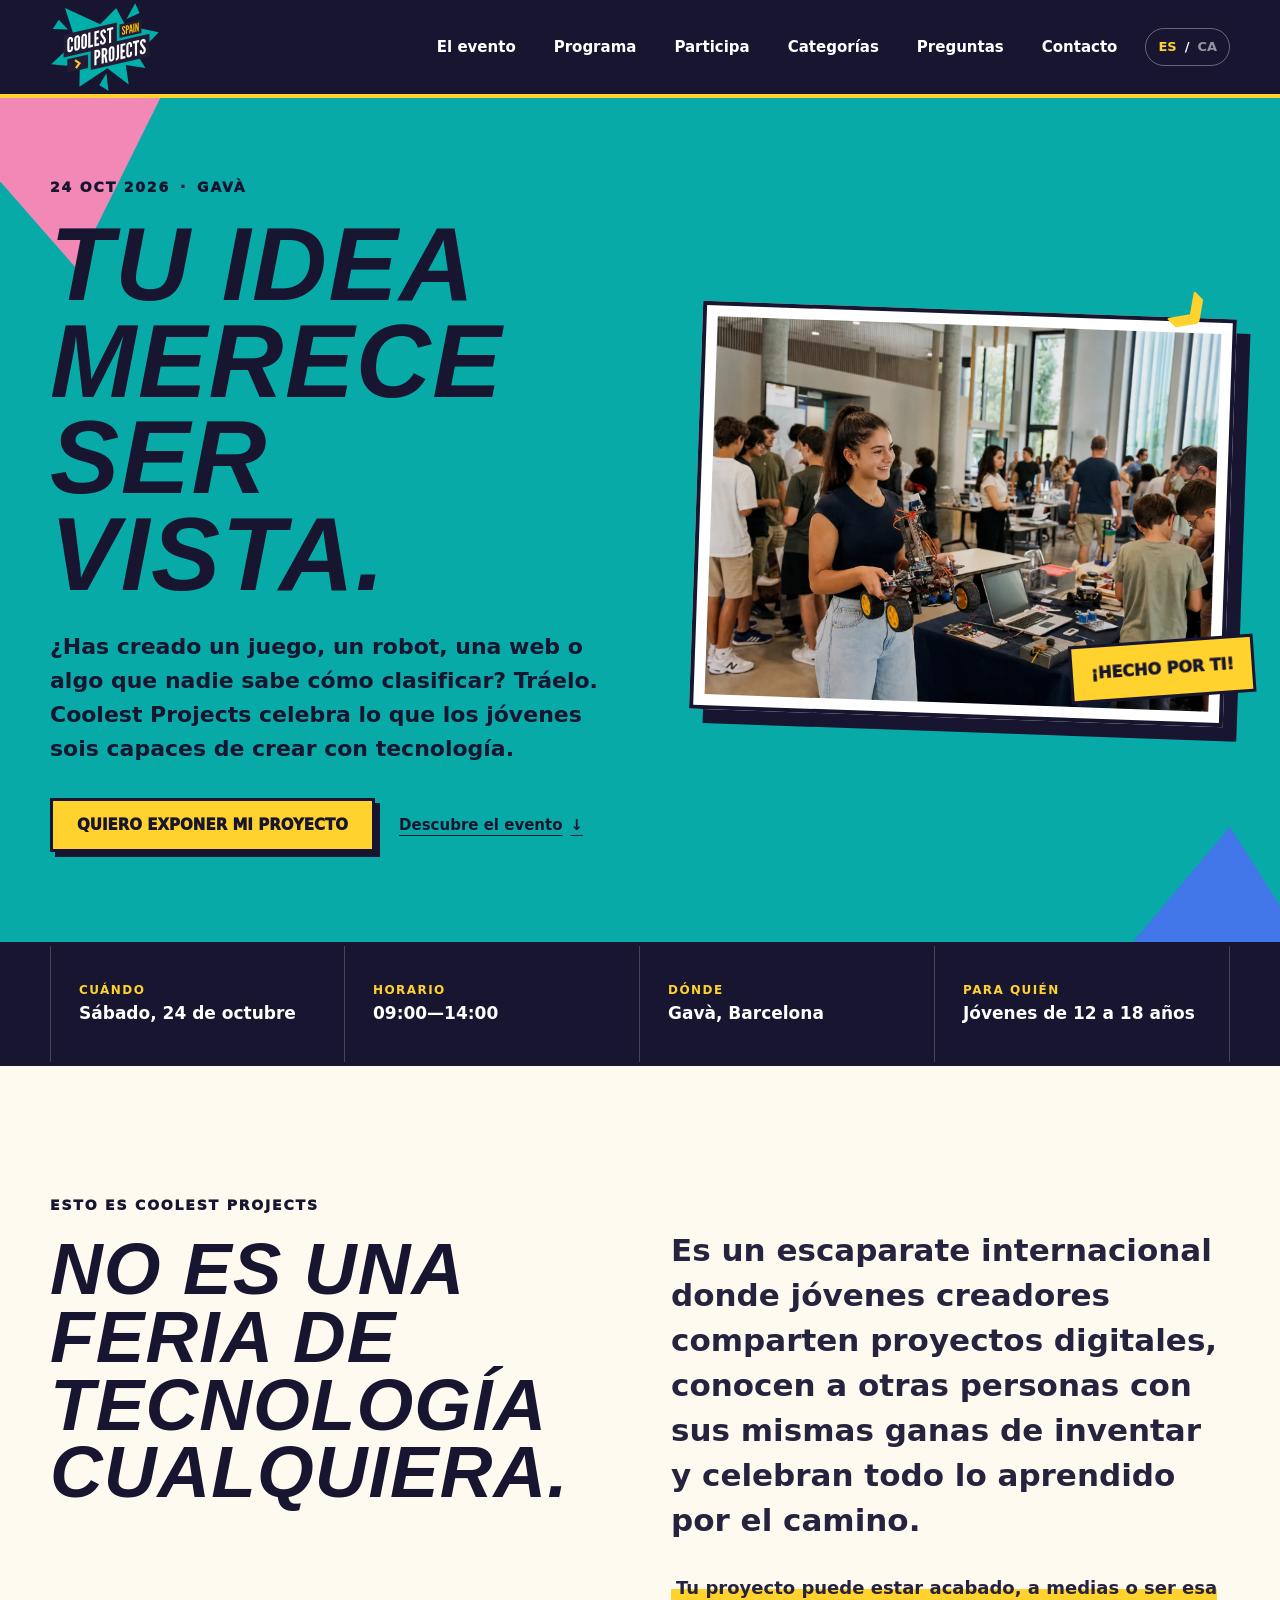
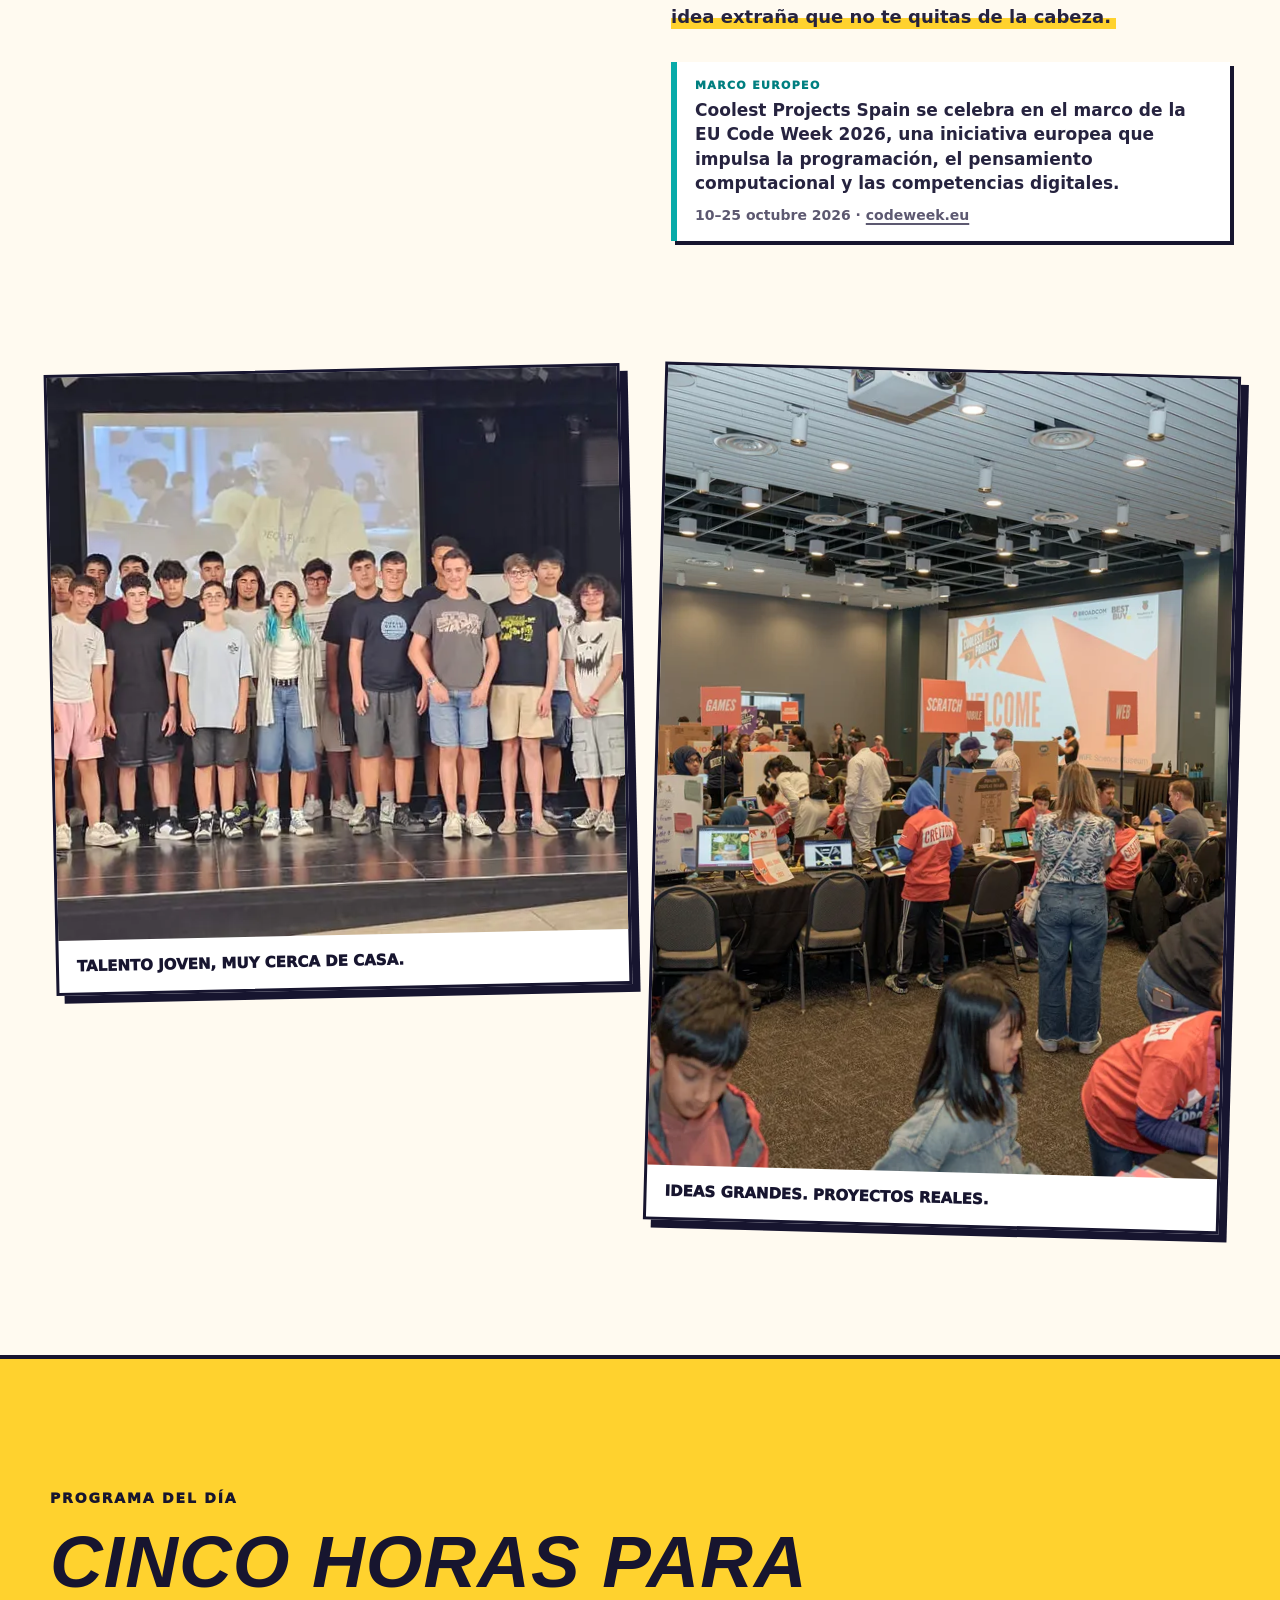
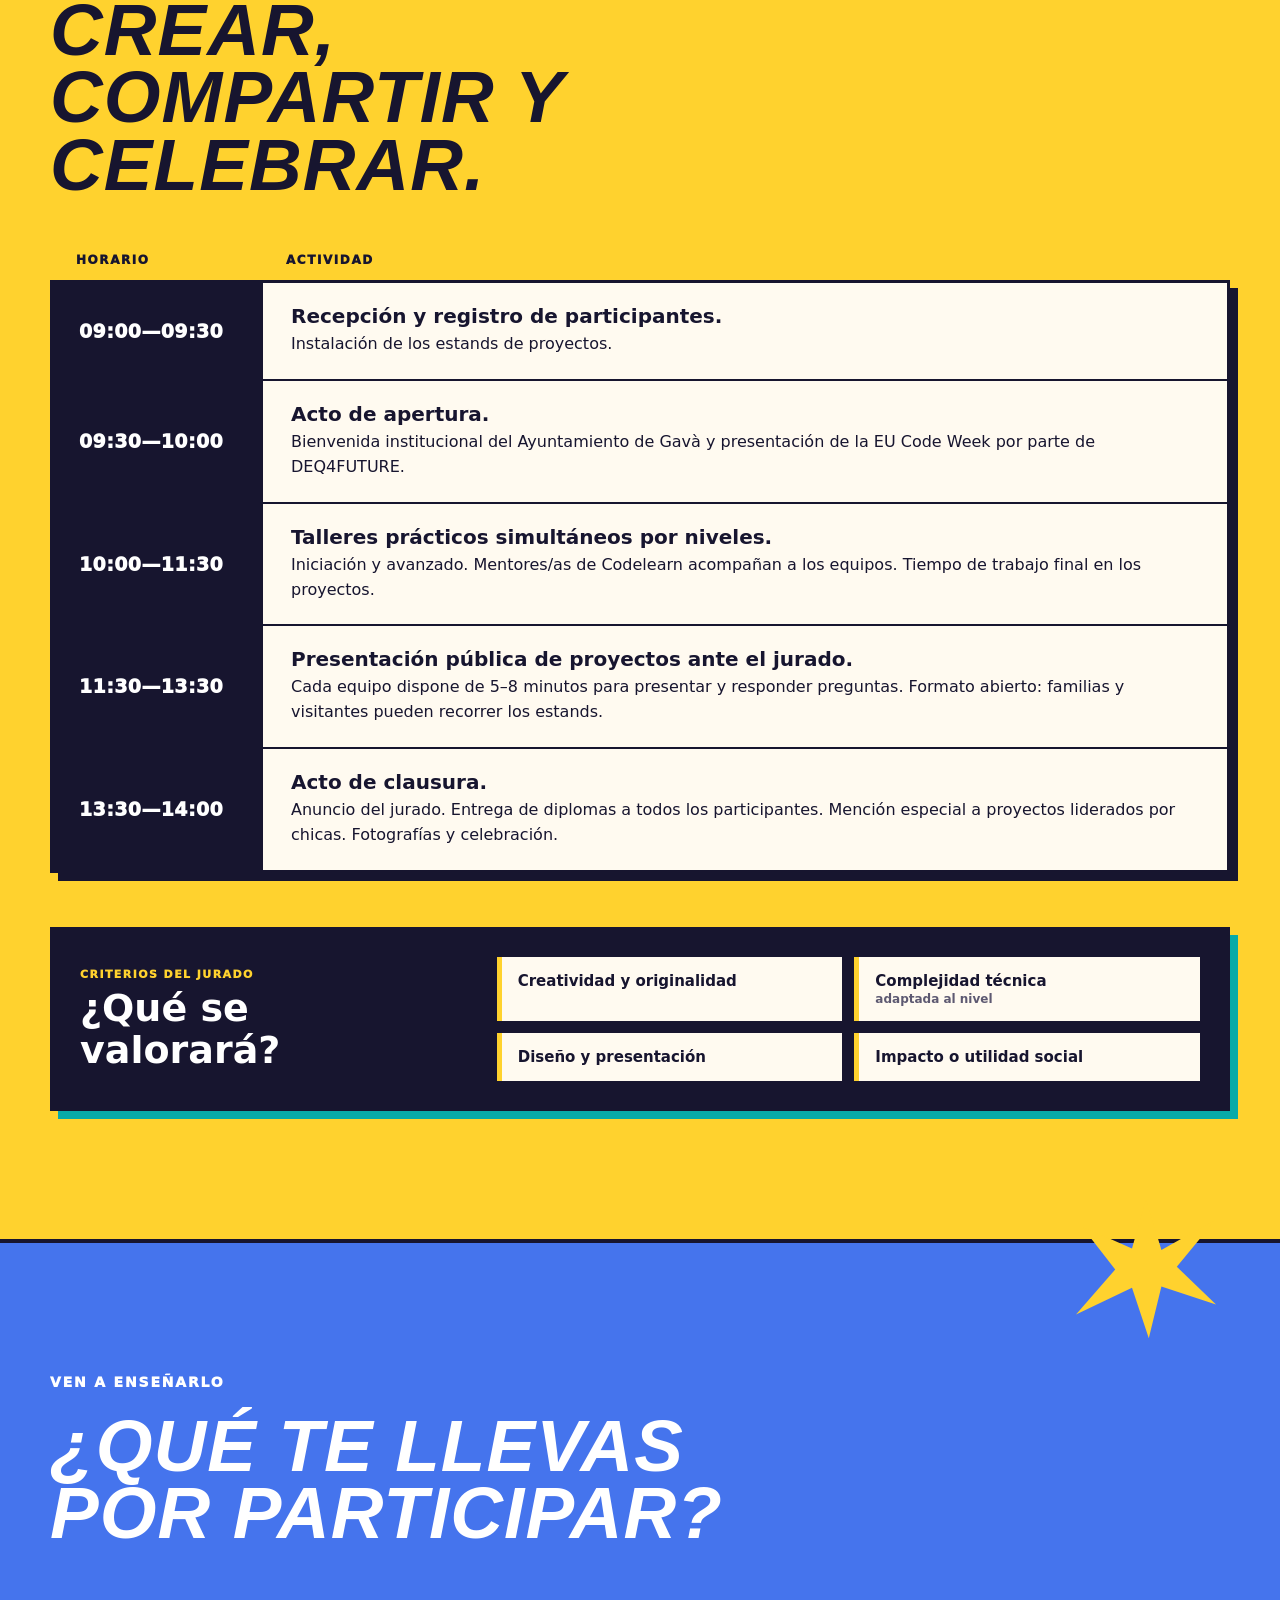
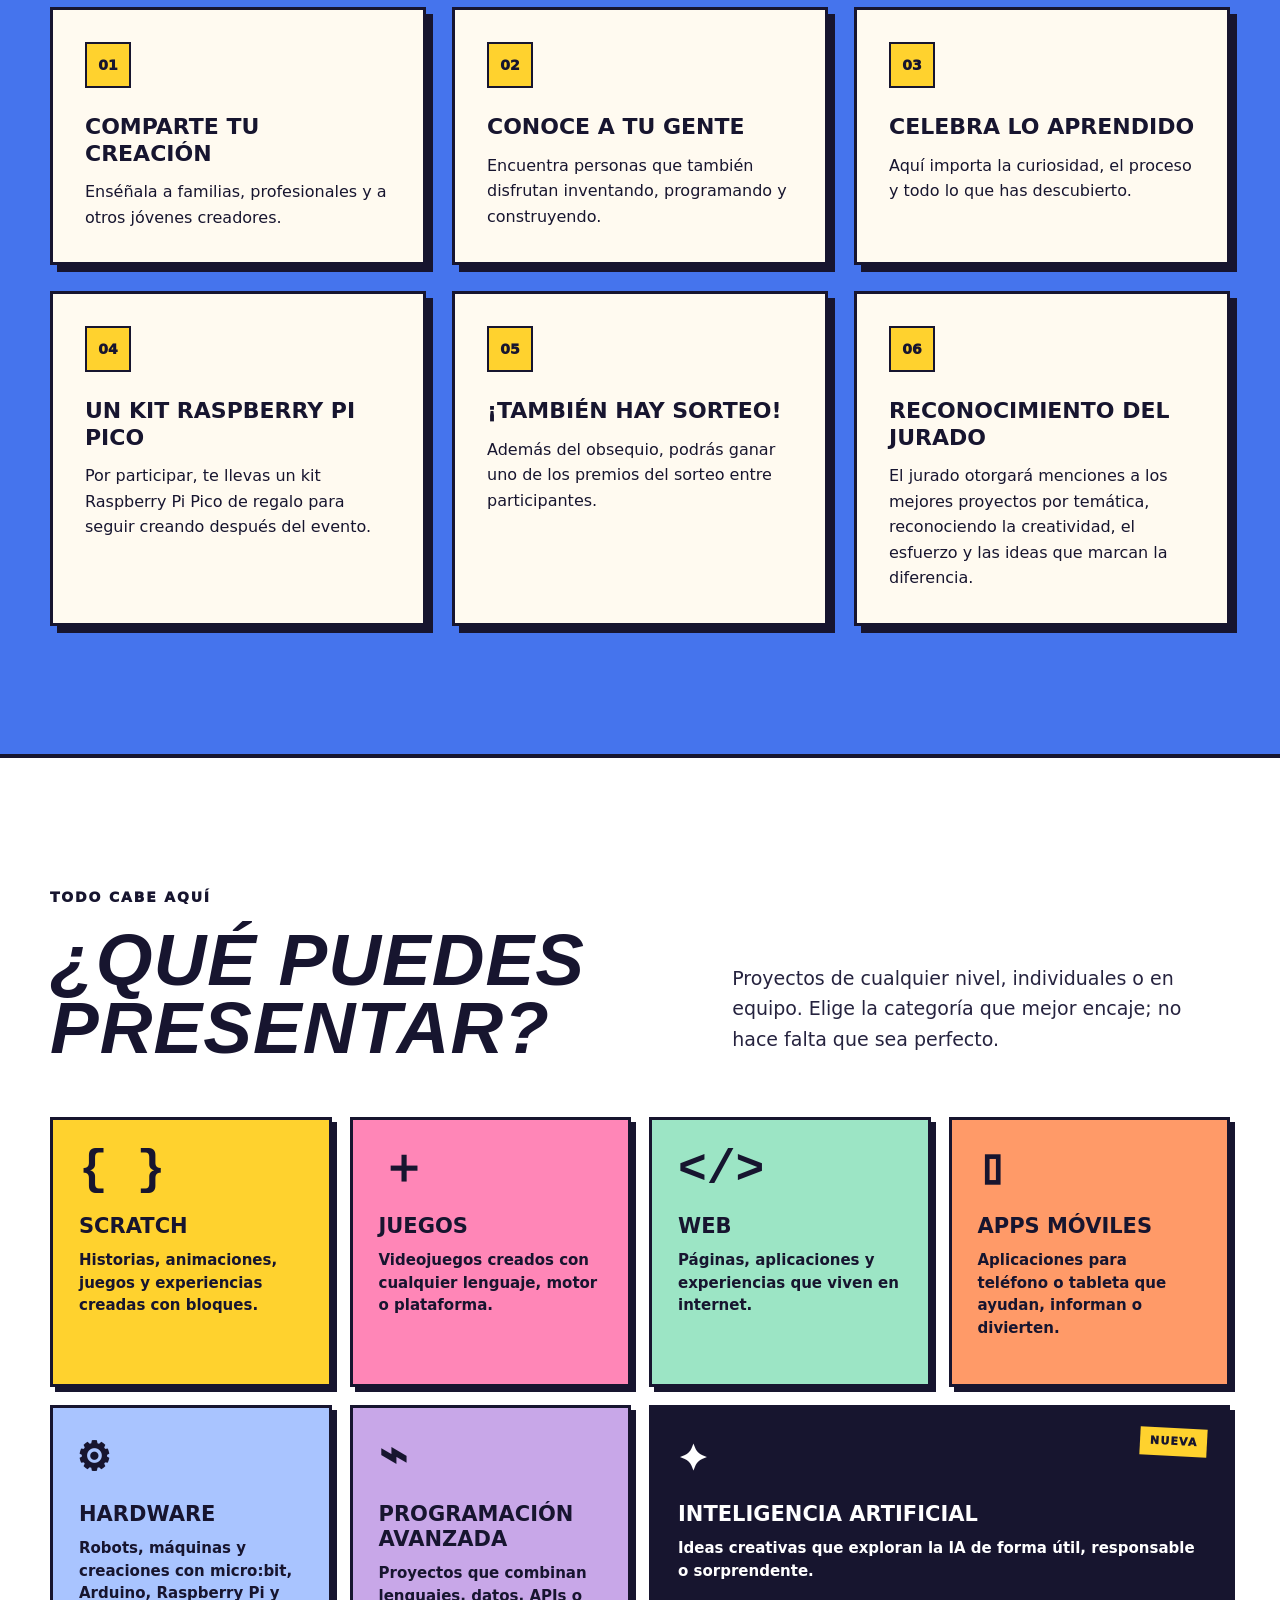
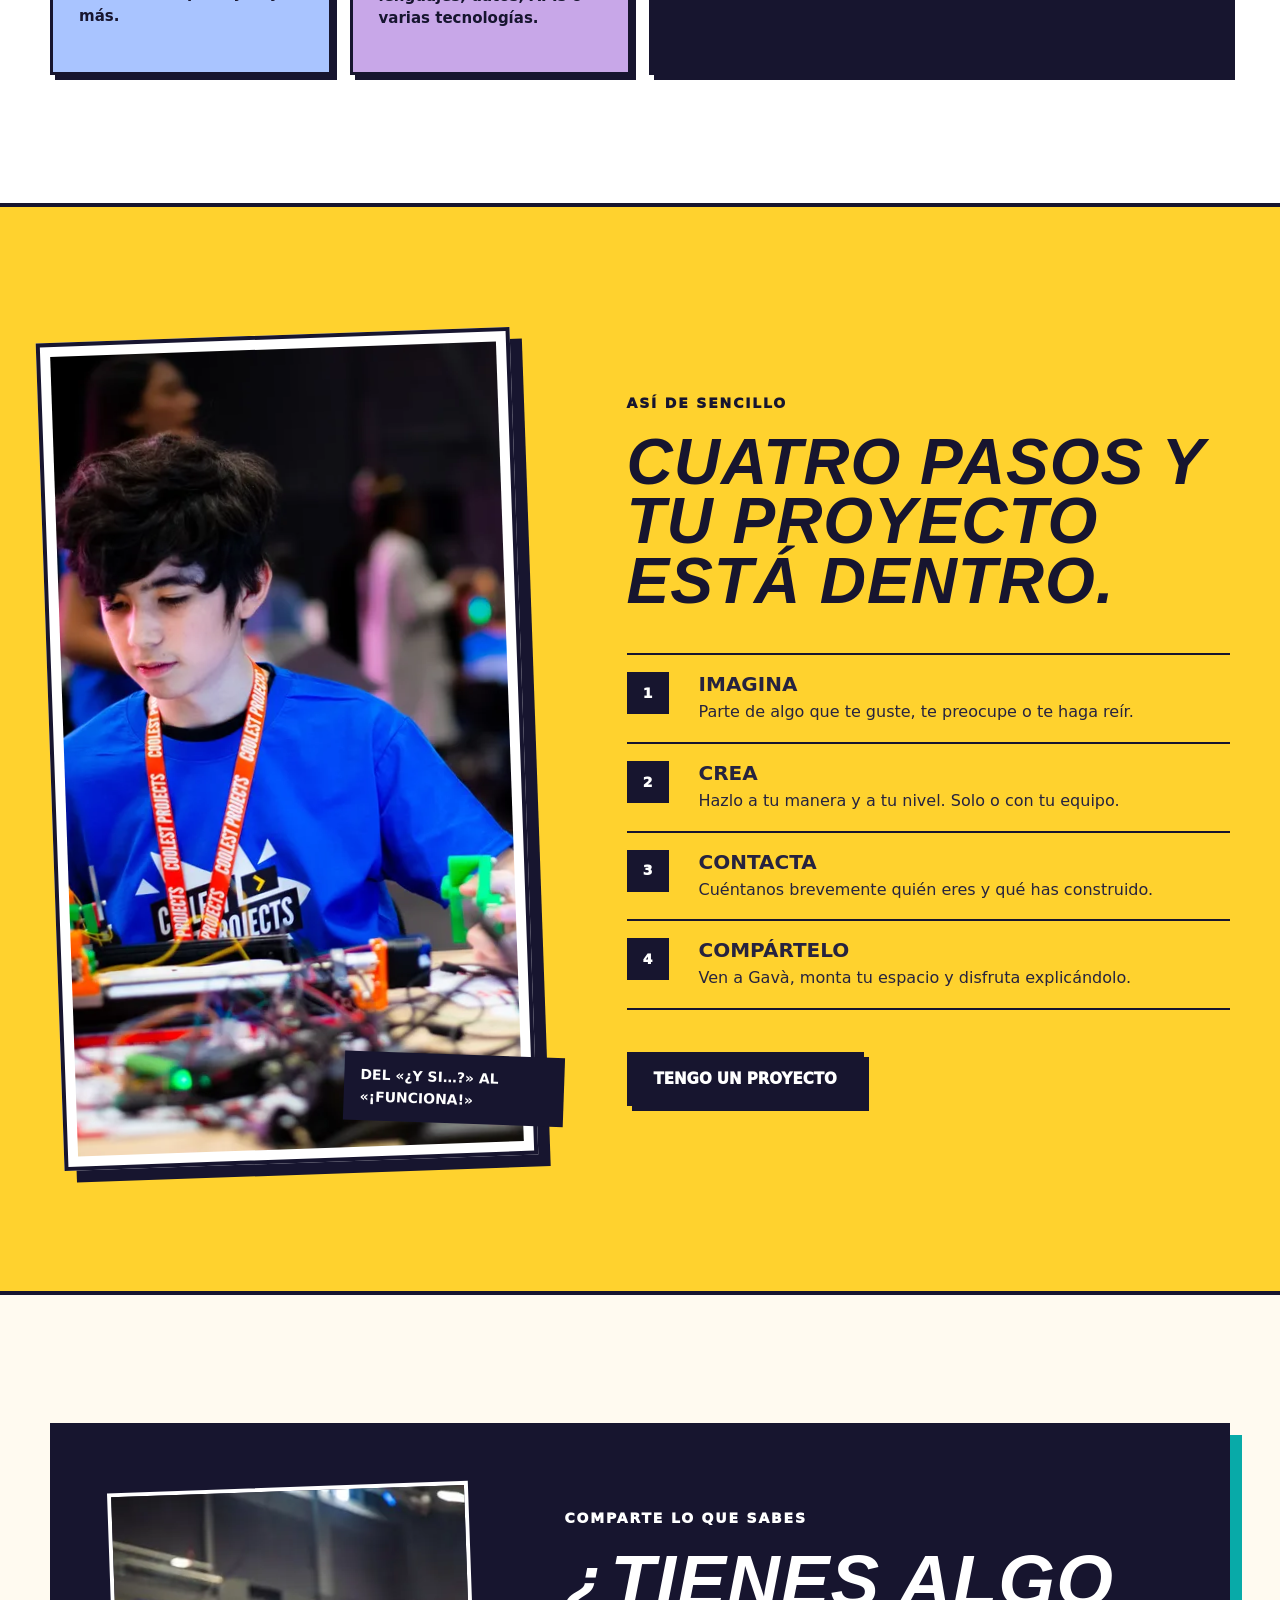
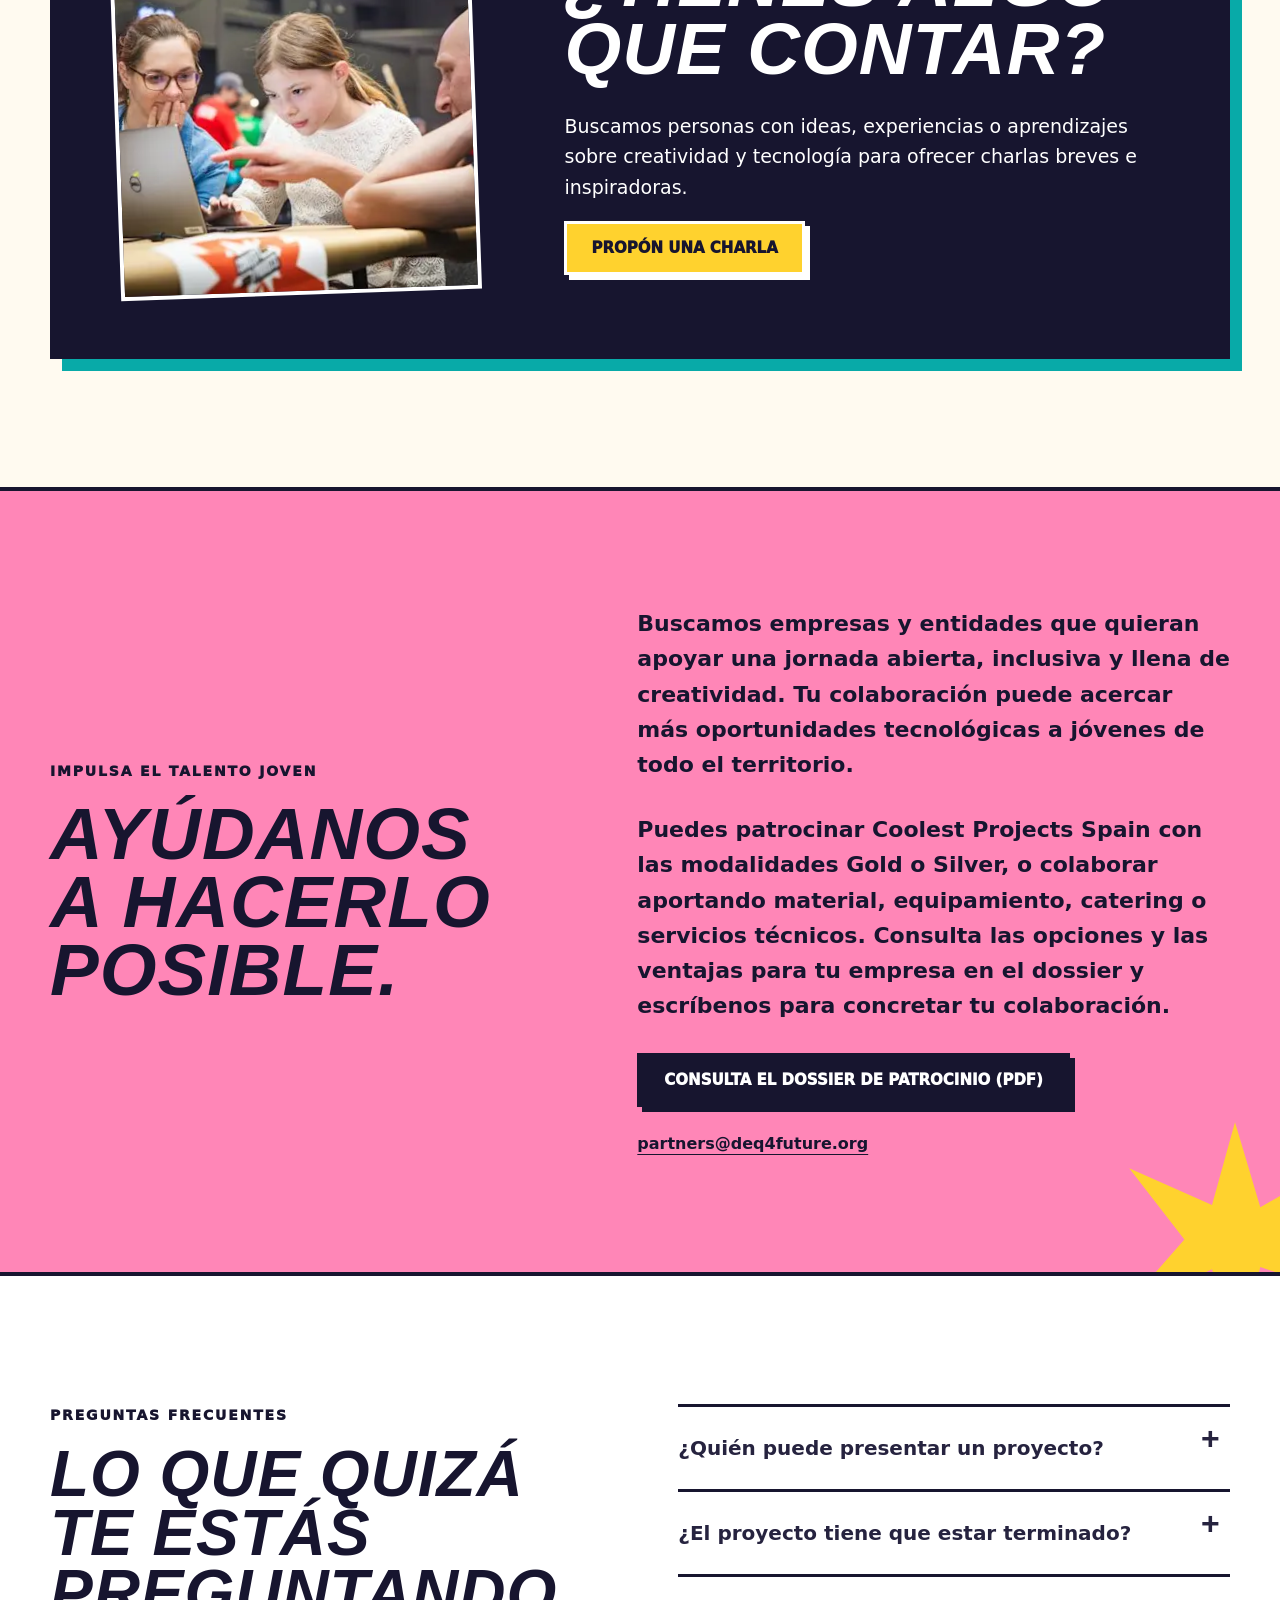
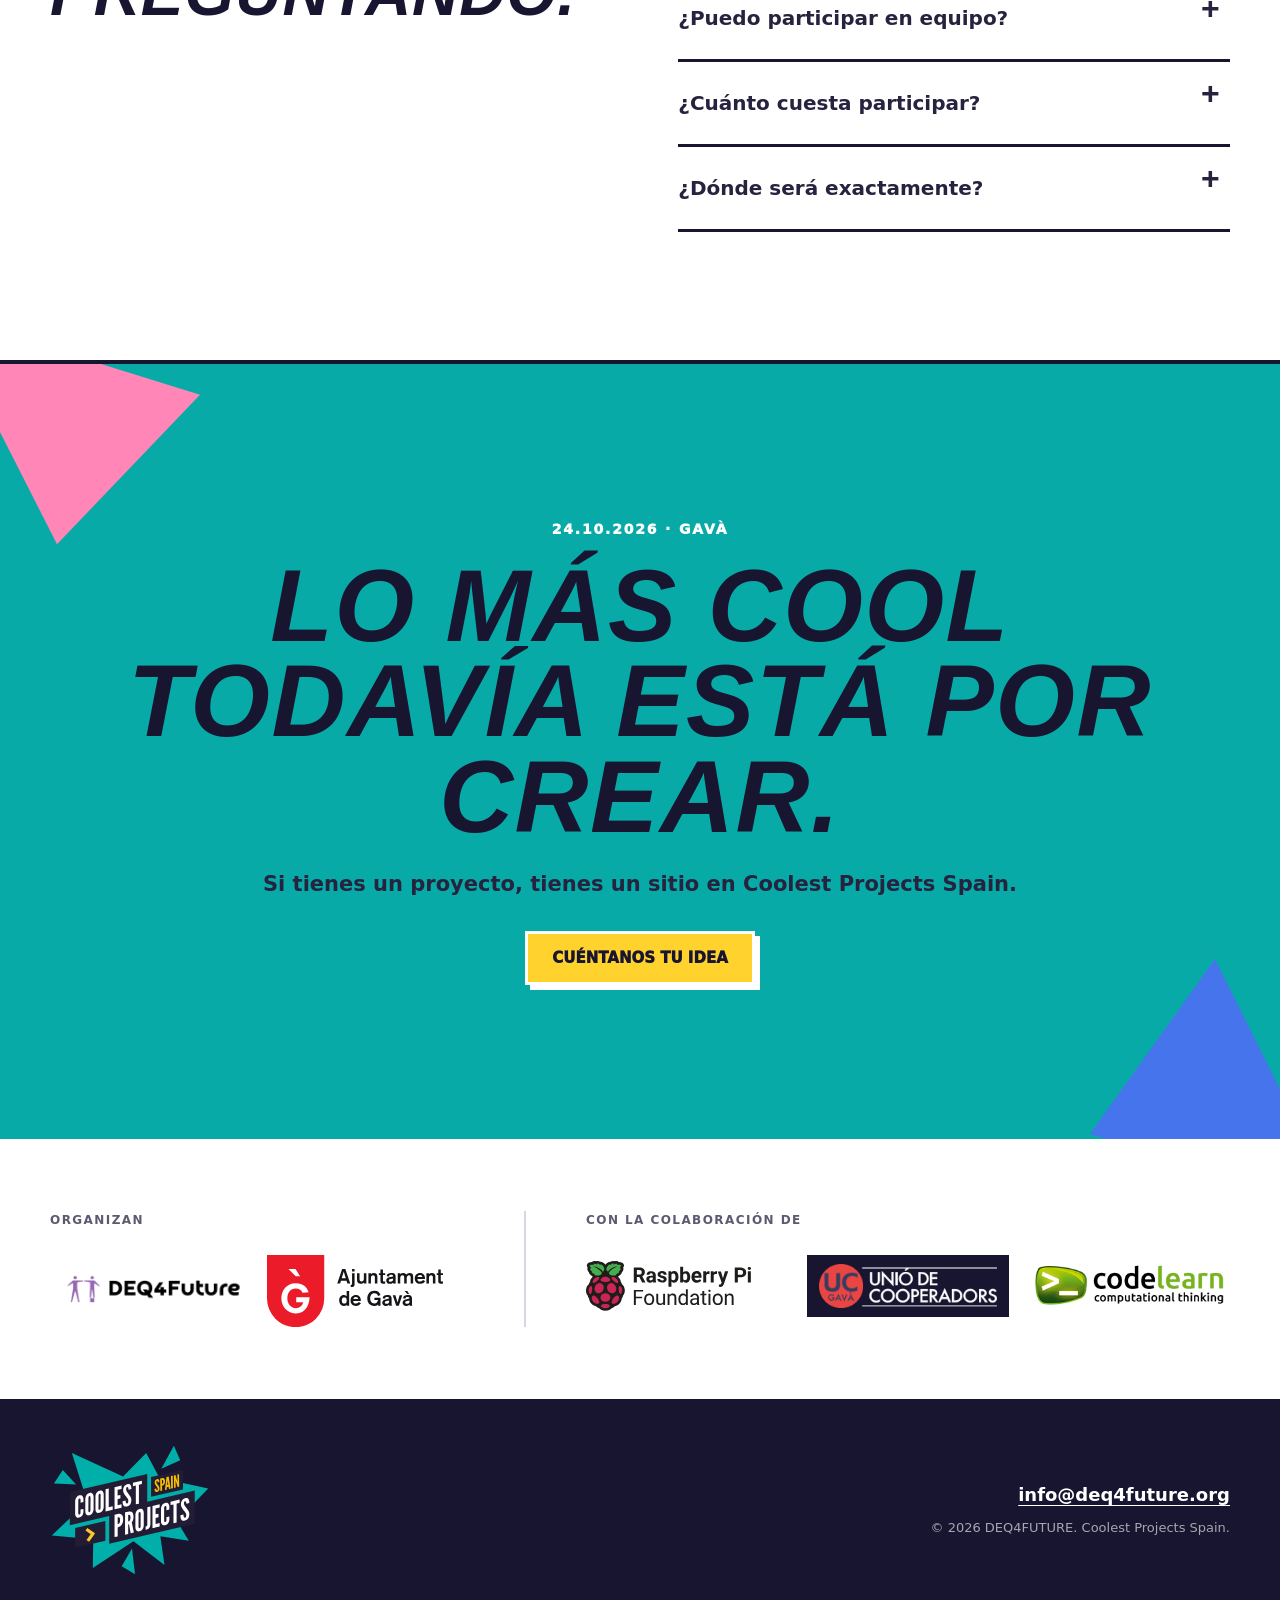
==== index.html @ 8f79b8f3 "Add some goodies info" ====
<!doctype html>
<html lang="es">
  <head>
    <meta charset="utf-8">
    <!-- Google tag (gtag.js) -->
    <script async src="https://www.googletagmanager.com/gtag/js?id=AW-16943608718"></script>
    <script>
      window.dataLayer = window.dataLayer || [];
      function gtag(){dataLayer.push(arguments);}
      gtag('js', new Date());

      gtag('config', 'AW-16943608718');
    </script>
    <meta name="viewport" content="width=device-width, initial-scale=1">
    <meta name="theme-color" content="#08aaa8">
    <meta
      name="description"
      content="Coolest Projects Spain: una celebración de proyectos tecnológicos creados por jóvenes. 24 de octubre de 2026 en Gavà."
    >
    <link rel="canonical" href="https://coolestprojectsspain.org/">
    <link rel="alternate" hreflang="es" href="https://coolestprojectsspain.org/">
    <link rel="alternate" hreflang="ca" href="https://coolestprojectsspain.org/ca/">
    <link rel="alternate" hreflang="x-default" href="https://coolestprojectsspain.org/">
    <meta property="og:type" content="website">
    <meta property="og:locale" content="es_ES">
    <meta property="og:locale:alternate" content="ca_ES">
    <meta property="og:title" content="Coolest Projects Spain 2026">
    <meta
      property="og:description"
      content="Tu idea merece ser vista. Ven a compartir tu proyecto tecnológico en Gavà."
    >
    <meta
      property="og:image"
      content="https://coolestprojectsspain.org/assets/images/noia-fira-projectes.webp?v=20260830-1"
    >
    <meta property="og:url" content="https://coolestprojectsspain.org/">
    <title>Coolest Projects Spain 2026 · Gavà</title>
    <link rel="icon" href="assets/favicon.svg?v=20260830-1" type="image/svg+xml">
    <link rel="stylesheet" href="styles.css?v=20260914-1">
    <script type="application/ld+json">
      {
        "@context": "https://schema.org",
        "@type": "EducationEvent",
        "name": "Coolest Projects Spain 2026",
        "description": "Una celebración presencial de proyectos tecnológicos creados por jóvenes.",
        "startDate": "2026-10-24T09:00:00+02:00",
        "endDate": "2026-10-24T14:00:00+02:00",
        "eventAttendanceMode": "https://schema.org/OfflineEventAttendanceMode",
        "eventStatus": "https://schema.org/EventScheduled",
        "location": {
          "@type": "Place",
          "name": "Gavà",
          "address": {
            "@type": "PostalAddress",
            "addressLocality": "Gavà",
            "addressRegion": "Barcelona",
            "addressCountry": "ES"
          }
        },
        "organizer": {
          "@type": "Organization",
          "name": "DEQ4FUTURE",
          "url": "https://deq4future.org/"
        },
        "url": "https://coolestprojectsspain.org/",
        "inLanguage": "es",
        "isAccessibleForFree": true
      }
    </script>
  </head>
  <body>
    <a class="skip-link" href="#contenido" data-i18n="skip">Saltar al contenido</a>

    <header class="site-header">
      <div class="shell header-inner">
        <a class="brand" href="#inicio" aria-label="Coolest Projects Spain — Inicio">
          <img class="brand-logo" src="assets/logos/coolest-projects.svg?v=20260830-1" alt="">
        </a>

        <nav class="main-nav" aria-label="Navegación principal" data-i18n-aria="navLabel">
          <a href="#evento" data-i18n="navEvent">El evento</a>
          <a href="#programa">Programa</a>
          <a href="#participa" data-i18n="navTakePart">Participa</a>
          <a href="#categorias" data-i18n="navCategories">Categorías</a>
          <a href="#preguntas" data-i18n="navFaq">Preguntas</a>
          <a href="#contacto" data-i18n="navContact">Contacto</a>
        </nav>

        <div class="language-switcher" aria-label="Idioma" data-i18n-aria="languageLabel">
          <a class="language-button is-active" href="./" lang="es" hreflang="es" aria-current="page">ES</a>
          <span aria-hidden="true">/</span>
          <a class="language-button" href="ca/" lang="ca" hreflang="ca">CA</a>
        </div>
      </div>
    </header>

    <main id="contenido">
      <section class="hero" id="inicio">
        <div class="hero-shape hero-shape-one" aria-hidden="true"></div>
        <div class="hero-shape hero-shape-two" aria-hidden="true"></div>
        <div class="shell hero-grid">
          <div class="hero-copy">
            <p class="eyebrow">
              <span data-i18n="heroDate">24 OCT 2026</span>
              <span aria-hidden="true">·</span>
              <span>GAVÀ</span>
            </p>
            <h1 data-i18n="heroTitle">Tu idea merece<br>ser vista.</h1>
            <p class="hero-intro" data-i18n="heroIntro">
              ¿Has creado un juego, un robot, una web o algo que nadie sabe cómo
              clasificar? Tráelo. Coolest Projects celebra lo que los jóvenes
              sois capaces de crear con tecnología.
            </p>
            <div class="button-row">
              <a class="button button-primary" href="https://forms.gle/8PHqevWgiVuy11DM9" data-i18n="heroCta">
                Quiero exponer mi proyecto
              </a>
              <a class="text-link" href="#evento">
                <span data-i18n="discover">Descubre el evento</span>
                <span aria-hidden="true">↓</span>
              </a>
            </div>
          </div>

          <div class="hero-visual">
            <div class="photo-frame">
              <img
                src="assets/images/noia-fira-projectes.webp?v=20260830-1"
                alt="Una joven presenta su proyecto de robótica en una feria tecnológica llena de participantes"
                data-i18n-alt="heroImageAlt"
                width="1536"
                height="1024"
              >
            </div>
            <p class="photo-sticker" data-i18n="sticker">¡Hecho por ti!</p>
            <span class="pixel-arrow" aria-hidden="true">›</span>
          </div>
        </div>

        <div class="event-ribbon" aria-label="Datos del evento" data-i18n-aria="eventFactsLabel">
          <div class="shell event-facts">
            <p>
              <span class="fact-label" data-i18n="factWhen">Cuándo</span>
              <strong data-i18n="factDate">Sábado, 24 de octubre</strong>
            </p>
            <p>
              <span class="fact-label" data-i18n="factTimeLabel">Horario</span>
              <strong>09:00—14:00</strong>
            </p>
            <p>
              <span class="fact-label" data-i18n="factWhere">Dónde</span>
              <strong>Gavà, Barcelona</strong>
            </p>
            <p>
              <span class="fact-label" data-i18n="factFor">Para quién</span>
              <strong data-i18n="factAudience">Jóvenes de 12 a 18 años</strong>
            </p>
          </div>
        </div>
      </section>

      <section class="section intro-section" id="evento">
        <div class="shell intro-grid">
          <div>
            <p class="section-kicker" data-i18n="whatKicker">Esto es Coolest Projects</p>
            <h2 data-i18n="whatTitle">No es una feria de tecnología cualquiera.</h2>
          </div>
          <div class="large-copy">
            <p data-i18n="whatText">
              Es un escaparate internacional donde jóvenes creadores comparten
              proyectos digitales, conocen a otras personas con sus mismas ganas
              de inventar y celebran todo lo aprendido por el camino.
            </p>
            <p class="marker-note" data-i18n="whatNote">
              Tu proyecto puede estar acabado, a medias o ser esa idea extraña
              que no te quitas de la cabeza.
            </p>
            <p class="codeweek-note">
              <span class="codeweek-note-label">Marco europeo</span>
              Coolest Projects Spain se celebra en el marco de la
              <strong>EU Code Week 2026</strong>, una iniciativa europea que
              impulsa la programación, el pensamiento computacional y las
              competencias digitales.
              <span class="codeweek-note-meta">
                10–25 octubre 2026 ·
                <a href="https://codeweek.eu/?lang=ES">codeweek.eu</a>
              </span>
            </p>
          </div>
        </div>
      </section>

      <section class="section gallery-section" aria-label="Jóvenes creadores en acción" data-i18n-aria="galleryLabel">
        <div class="shell photo-grid">
          <figure class="photo-card photo-card-wide">
            <img
              src="assets/images/joves-hack4future-deq4future.webp?v=20260830-1"
              alt="Grupo de jóvenes participantes en Hack4Future, una actividad de DEQ4FUTURE"
              data-i18n-alt="galleryLocalAlt"
              loading="lazy"
              width="1000"
              height="563"
            >
            <figcaption data-i18n="galleryLocalCaption">Talento joven, muy cerca de casa.</figcaption>
          </figure>
          <figure class="photo-card">
            <img
              src="assets/images/coolest-projects-ireland-2026-hardware.webp?v=20260830-1"
              alt="Vista general de la feria Coolest Projects con jóvenes mostrando sus proyectos en distintas mesas"
              data-i18n-alt="galleryProjectAlt"
              loading="lazy"
              width="1200"
              height="800"
            >
            <figcaption data-i18n="galleryProjectCaption">Ideas grandes. Proyectos reales.</figcaption>
          </figure>
        </div>
      </section>

      <section class="section program-section" id="programa">
        <div class="shell">
          <p class="section-kicker">Programa del día</p>
          <h2>Cinco horas para crear,<br>compartir y celebrar.</h2>

          <div class="program-labels" aria-hidden="true">
            <span>Horario</span>
            <span>Actividad</span>
          </div>
          <ol class="program-list">
            <li class="program-item">
              <time datetime="2026-10-24T09:00">09:00—09:30</time>
              <div>
                <h3>Recepción y registro de participantes.</h3>
                <p>Instalación de los estands de proyectos.</p>
              </div>
            </li>
            <li class="program-item">
              <time datetime="2026-10-24T09:30">09:30—10:00</time>
              <div>
                <h3>Acto de apertura.</h3>
                <p>Bienvenida institucional del Ayuntamiento de Gavà y presentación de la EU Code Week por parte de DEQ4FUTURE.</p>
              </div>
            </li>
            <li class="program-item">
              <time datetime="2026-10-24T10:00">10:00—11:30</time>
              <div>
                <h3>Talleres prácticos simultáneos por niveles.</h3>
                <p>Iniciación y avanzado. Mentores/as de Codelearn acompañan a los equipos. Tiempo de trabajo final en los proyectos.</p>
              </div>
            </li>
            <li class="program-item">
              <time datetime="2026-10-24T11:30">11:30—13:30</time>
              <div>
                <h3>Presentación pública de proyectos ante el jurado.</h3>
                <p>Cada equipo dispone de 5–8 minutos para presentar y responder preguntas. Formato abierto: familias y visitantes pueden recorrer los estands.</p>
              </div>
            </li>
            <li class="program-item">
              <time datetime="2026-10-24T13:30">13:30—14:00</time>
              <div>
                <h3>Acto de clausura.</h3>
                <p>Anuncio del jurado. Entrega de diplomas a todos los participantes. Mención especial a proyectos liderados por chicas. Fotografías y celebración.</p>
              </div>
            </li>
          </ol>

          <aside class="jury-criteria" aria-labelledby="jury-title">
            <div>
              <p>Criterios del jurado</p>
              <h3 id="jury-title">¿Qué se valorará?</h3>
            </div>
            <ul>
              <li>Creatividad y originalidad</li>
              <li>Complejidad técnica <span>adaptada al nivel</span></li>
              <li>Diseño y presentación</li>
              <li>Impacto o utilidad social</li>
            </ul>
          </aside>
        </div>
      </section>

      <section class="section take-part-section" id="participa">
        <div class="shell">
          <p class="section-kicker section-kicker-light" data-i18n="takePartKicker">Ven a enseñarlo</p>
          <h2 data-i18n="takePartTitle">¿Qué te llevas<br>por participar?</h2>
          <div class="benefit-grid">
            <article>
              <span class="benefit-number">01</span>
              <h3 data-i18n="benefitOneTitle">Comparte tu creación</h3>
              <p data-i18n="benefitOneText">Enséñala a familias, profesionales y a otros jóvenes creadores.</p>
            </article>
            <article>
              <span class="benefit-number">02</span>
              <h3 data-i18n="benefitTwoTitle">Conoce a tu gente</h3>
              <p data-i18n="benefitTwoText">Encuentra personas que también disfrutan inventando, programando y construyendo.</p>
            </article>
            <article>
              <span class="benefit-number">03</span>
              <h3 data-i18n="benefitThreeTitle">Celebra lo aprendido</h3>
              <p data-i18n="benefitThreeText">Aquí importa la curiosidad, el proceso y todo lo que has descubierto.</p>
            </article>
            <article>
              <span class="benefit-number">04</span>
              <h3>Un kit Raspberry Pi Pico</h3>
              <p>Por participar, te llevas un kit Raspberry Pi Pico de regalo para seguir creando después del evento.</p>
            </article>
            <article>
              <span class="benefit-number">05</span>
              <h3>¡También hay sorteo!</h3>
              <p>Además del obsequio, podrás ganar uno de los premios del sorteo entre participantes.</p>
            </article>
            <article>
              <span class="benefit-number">06</span>
              <h3>Reconocimiento del jurado</h3>
              <p>El jurado otorgará menciones a los mejores proyectos por temática, reconociendo la creatividad, el esfuerzo y las ideas que marcan la diferencia.</p>
            </article>
          </div>
        </div>
      </section>

      <section class="section categories-section" id="categorias">
        <div class="shell">
          <div class="section-heading-row">
            <div>
              <p class="section-kicker" data-i18n="categoriesKicker">Todo cabe aquí</p>
              <h2 data-i18n="categoriesTitle">¿Qué puedes presentar?</h2>
            </div>
            <p data-i18n="categoriesIntro">
              Proyectos de cualquier nivel, individuales o en equipo. Elige la
              categoría que mejor encaje; no hace falta que sea perfecto.
            </p>
          </div>

          <div class="category-grid">
            <article class="category-card category-scratch">
              <span class="category-icon" aria-hidden="true">{ }</span>
              <h3>Scratch</h3>
              <p data-i18n="categoryScratch">Historias, animaciones, juegos y experiencias creadas con bloques.</p>
            </article>
            <article class="category-card category-games">
              <span class="category-icon" aria-hidden="true">＋</span>
              <h3 data-i18n="categoryGamesTitle">Juegos</h3>
              <p data-i18n="categoryGames">Videojuegos creados con cualquier lenguaje, motor o plataforma.</p>
            </article>
            <article class="category-card category-web">
              <span class="category-icon" aria-hidden="true">&lt;/&gt;</span>
              <h3>Web</h3>
              <p data-i18n="categoryWeb">Páginas, aplicaciones y experiencias que viven en internet.</p>
            </article>
            <article class="category-card category-mobile">
              <span class="category-icon" aria-hidden="true">▯</span>
              <h3 data-i18n="categoryMobileTitle">Apps móviles</h3>
              <p data-i18n="categoryMobile">Aplicaciones para teléfono o tableta que ayudan, informan o divierten.</p>
            </article>
            <article class="category-card category-hardware">
              <span class="category-icon" aria-hidden="true">⚙</span>
              <h3>Hardware</h3>
              <p data-i18n="categoryHardware">Robots, máquinas y creaciones con micro:bit, Arduino, Raspberry Pi y más.</p>
            </article>
            <article class="category-card category-advanced">
              <span class="category-icon" aria-hidden="true">⌁</span>
              <h3 data-i18n="categoryAdvancedTitle">Programación avanzada</h3>
              <p data-i18n="categoryAdvanced">Proyectos que combinan lenguajes, datos, APIs o varias tecnologías.</p>
            </article>
            <article class="category-card category-ai">
              <span class="new-badge" data-i18n="newBadge">Nueva</span>
              <span class="category-icon" aria-hidden="true">✦</span>
              <h3 data-i18n="categoryAiTitle">Inteligencia artificial</h3>
              <p data-i18n="categoryAi">Ideas creativas que exploran la IA de forma útil, responsable o sorprendente.</p>
            </article>
          </div>
        </div>
      </section>

      <section class="section steps-section">
        <div class="shell steps-grid">
          <div class="steps-photo">
            <img
              src="assets/images/coolest-projects-uk-2026-robot.webp?v=20260830-1"
              alt="Un joven participante trabaja en un proyecto de robótica"
              data-i18n-alt="stepsImageAlt"
              loading="lazy"
              width="1200"
              height="800"
            >
            <span class="steps-photo-label" data-i18n="processLabel">Del «¿y si…?» al «¡funciona!»</span>
          </div>
          <div class="steps-content">
            <p class="section-kicker" data-i18n="stepsKicker">Así de sencillo</p>
            <h2 data-i18n="stepsTitle">Cuatro pasos y tu proyecto está dentro.</h2>
            <ol class="steps-list">
              <li>
                <span>1</span>
                <div>
                  <h3 data-i18n="stepOneTitle">Imagina</h3>
                  <p data-i18n="stepOneText">Parte de algo que te guste, te preocupe o te haga reír.</p>
                </div>
              </li>
              <li>
                <span>2</span>
                <div>
                  <h3 data-i18n="stepTwoTitle">Crea</h3>
                  <p data-i18n="stepTwoText">Hazlo a tu manera y a tu nivel. Solo o con tu equipo.</p>
                </div>
              </li>
              <li>
                <span>3</span>
                <div>
                  <h3 data-i18n="stepThreeTitle">Contacta</h3>
                  <p data-i18n="stepThreeText">Cuéntanos brevemente quién eres y qué has construido.</p>
                </div>
              </li>
              <li>
                <span>4</span>
                <div>
                  <h3 data-i18n="stepFourTitle">Compártelo</h3>
                  <p data-i18n="stepFourText">Ven a Gavà, monta tu espacio y disfruta explicándolo.</p>
                </div>
              </li>
            </ol>
            <a class="button button-dark" href="https://forms.gle/8PHqevWgiVuy11DM9" data-i18n="stepsCta">
              Tengo un proyecto
            </a>
          </div>
        </div>
      </section>

      <section class="section speakers-section">
        <div class="shell speakers-card">
          <div class="speaker-photo">
            <img
              src="assets/images/mentoria-projecte-digital.webp?v=20260830-1"
              alt="Un mentor conversa con dos jóvenes sobre su proyecto"
              data-i18n-alt="speakerImageAlt"
              loading="lazy"
              width="600"
              height="400"
            >
          </div>
          <div>
            <p class="section-kicker section-kicker-light" data-i18n="speakersKicker">Comparte lo que sabes</p>
            <h2 data-i18n="speakersTitle">¿Tienes algo que contar?</h2>
            <p data-i18n="speakersText">
              Buscamos personas con ideas, experiencias o aprendizajes sobre
              creatividad y tecnología para ofrecer charlas breves e inspiradoras.
            </p>
            <a class="button button-yellow" href="mailto:info@deq4future.org?subject=Propuesta%20de%20charla%20para%20Coolest%20Projects%20Spain" data-i18n="speakersCta">
              Propón una charla
            </a>
          </div>
        </div>
      </section>

      <section class="sponsors-section">
        <div class="sponsors-shape" aria-hidden="true"></div>
        <div class="shell sponsors-grid">
          <div>
            <p class="section-kicker" data-i18n="sponsorsKicker">Impulsa el talento joven</p>
            <h2 data-i18n="sponsorsTitle">Ayúdanos a hacerlo posible.</h2>
          </div>
          <div class="sponsors-copy">
            <p data-i18n="sponsorsText">
              Buscamos empresas y entidades que quieran apoyar una jornada
              abierta, inclusiva y llena de creatividad. Tu colaboración puede
              acercar más oportunidades tecnológicas a jóvenes de todo el territorio.
            </p>
            <p>
              Puedes patrocinar Coolest Projects Spain con las modalidades Gold
              o Silver, o colaborar aportando material, equipamiento, catering
              o servicios técnicos. Consulta las opciones y las ventajas para
              tu empresa en el dossier y escríbenos para concretar tu colaboración.
            </p>
            <a
              class="button button-dark"
              href="assets/Dossier-Patrocinio-Coolest-Projects-Spain%20ESP.pdf?v=20260918-1"
              data-i18n="sponsorsCta"
            >
              Consulta el dossier de patrocinio (PDF)
            </a>
            <a class="sponsors-email" href="mailto:partners@deq4future.org">
              partners@deq4future.org
            </a>
          </div>
        </div>
      </section>

      <section class="section faq-section" id="preguntas">
        <div class="shell faq-grid">
          <div>
            <p class="section-kicker" data-i18n="faqKicker">Preguntas frecuentes</p>
            <h2 data-i18n="faqTitle">Lo que quizá te estás preguntando.</h2>
          </div>
          <div class="faq-list">
            <details>
              <summary data-i18n="faqOneQuestion">¿Quién puede presentar un proyecto?</summary>
              <p data-i18n="faqOneAnswer">Jóvenes de 12 a 18 años, de cualquier nivel. Puedes venir por tu cuenta, con tu familia, escuela, club o asociación.</p>
            </details>
            <details>
              <summary data-i18n="faqTwoQuestion">¿El proyecto tiene que estar terminado?</summary>
              <p data-i18n="faqTwoAnswer">No. Aceptamos ideas en proceso, prototipos y proyectos terminados. Queremos conocer qué has hecho y qué has aprendido.</p>
            </details>
            <details>
              <summary data-i18n="faqThreeQuestion">¿Puedo participar en equipo?</summary>
              <p data-i18n="faqThreeAnswer">Sí. Los proyectos pueden ser individuales o de equipo. Si sois menores de 13 años, la inscripción debe hacerla una persona adulta.</p>
            </details>
            <details>
              <summary data-i18n="faqFourQuestion">¿Cuánto cuesta participar?</summary>
              <p data-i18n="faqFourAnswer">Nada. Presentar un proyecto y asistir al evento es gratuito.</p>
            </details>
            <details>
              <summary data-i18n="faqFiveQuestion">¿Dónde será exactamente?</summary>
              <p data-i18n="faqFiveAnswer">En Gavà, Barcelona. Publicaremos el espacio concreto y la información de acceso muy pronto.</p>
            </details>
          </div>
        </div>
      </section>

      <section class="final-cta">
        <div class="shell final-cta-inner">
          <p class="section-kicker section-kicker-light" data-i18n="finalKicker">24.10.2026 · Gavà</p>
          <h2 data-i18n="finalTitle">Lo más cool<br>todavía está por crear.</h2>
          <p data-i18n="finalText">Si tienes un proyecto, tienes un sitio en Coolest Projects Spain.</p>
          <a class="button button-yellow" href="https://forms.gle/8PHqevWgiVuy11DM9" data-i18n="finalCta">
            Cuéntanos tu idea
          </a>
        </div>
      </section>

      <section class="partners" aria-labelledby="partners-title">
        <div class="shell">
          <h2 id="partners-title" class="visually-hidden" data-i18n="partnersTitle">Organización y colaboradores</h2>
          <div class="partner-grid">
            <div class="partner partner-organizer">
              <p data-i18n="organizedBy">Organizan</p>
              <div>
                <a href="https://deq4future.org/" target="_blank">
                  <img
                    src="assets/logos/deq4future.png?v=20260830-1"
                    alt="DEQ4FUTURE"
                    width="428"
                    height="100"
                  >
                </a>
                <a
                  class="partner-logo-ajuntament"
                  href="https://www.gavaciutat.cat/"
                  target="_blank"
                >
                  <img
                    src="assets/logos/ajuntament-de-gava.svg?v=20260830-1"
                    alt="Ajuntament de Gavà"
                    width="193"
                    height="79"
                  >
                </a>
              </div>
            </div>
            <div class="partner partner-collaborators">
              <p data-i18n="withSupport">Con la colaboración de</p>
              <div>
                <a href="https://www.raspberrypi.org/" target="_blank">
                  <img src="assets/logos/raspberry-pi-foundation.svg?v=20260830-1" alt="Raspberry Pi Foundation">
                </a>
                <a
                  class="partner-logo-inverse"
                  href="https://www.uniocooperadors.org/"
                  target="_blank"
                >
                  <img
                    src="assets/logos/unio-cooperadors-gava.png?v=20260830-1"
                    alt="Unió de Cooperadors de Gavà"
                    width="904"
                    height="224"
                  >
                </a>
                <a href="https://codelearn.es/" target="_blank">
                  <img
                    src="assets/logos/codelearn.png?v=20260830-1"
                    alt="Codelearn"
                    width="300"
                    height="77"
                  >
                </a>
              </div>
            </div>
          </div>
        </div>
      </section>
    </main>

    <footer class="site-footer" id="contacto">
      <div class="shell footer-inner">
        <a class="brand brand-small" href="#inicio" aria-label="Coolest Projects Spain — Inicio">
          <img class="brand-logo" src="assets/logos/coolest-projects.svg?v=20260830-1" alt="">
        </a>
        <div>
          <a href="mailto:info@deq4future.org">info@deq4future.org</a>
          <p data-i18n="footerCopy">© 2026 DEQ4FUTURE. Coolest Projects Spain.</p>
        </div>
      </div>
    </footer>

  </body>
</html>
---- styles.css ----
:root {
  --teal: #08aaa8;
  --teal-dark: #007f80;
  --ink: #17152f;
  --yellow: #ffd22e;
  --coral: #ff5c5c;
  --pink: #ff86b7;
  --blue: #4574ed;
  --mint: #9ce5c5;
  --cream: #fffaf0;
  --white: #ffffff;
  --text: #26233f;
  --muted: #5d5971;
  --border: #d9d6e2;
  --shadow: 8px 8px 0 var(--ink);
  --shell: min(1180px, calc(100% - 40px));
}

* {
  box-sizing: border-box;
}

html {
  scroll-behavior: smooth;
}

body {
  margin: 0;
  color: var(--text);
  background: var(--cream);
  font-family: Inter, ui-sans-serif, system-ui, -apple-system, BlinkMacSystemFont, "Segoe UI", sans-serif;
  font-size: 18px;
  line-height: 1.6;
}

img {
  display: block;
  max-width: 100%;
}

a {
  color: inherit;
}

button,
a {
  -webkit-tap-highlight-color: transparent;
}

:focus-visible {
  outline: 4px solid var(--yellow);
  outline-offset: 4px;
}

.shell {
  width: var(--shell);
  margin-inline: auto;
}

.skip-link {
  position: fixed;
  z-index: 100;
  top: 12px;
  left: 12px;
  padding: 10px 16px;
  color: var(--white);
  background: var(--ink);
  transform: translateY(-150%);
}

.skip-link:focus {
  transform: translateY(0);
}

.visually-hidden {
  position: absolute;
  width: 1px;
  height: 1px;
  padding: 0;
  margin: -1px;
  overflow: hidden;
  clip: rect(0, 0, 0, 0);
  white-space: nowrap;
  border: 0;
}

.site-header {
  position: sticky;
  z-index: 20;
  top: 0;
  color: var(--white);
  background: var(--ink);
  border-bottom: 4px solid var(--yellow);
}

.header-inner {
  min-height: 94px;
  display: flex;
  align-items: center;
  justify-content: space-between;
  gap: 28px;
}

.brand {
  position: relative;
  display: inline-flex;
  align-items: center;
  flex: 0 0 auto;
  text-decoration: none;
}

.brand-logo {
  display: block;
  width: 110px;
  height: auto;
}

.main-nav {
  display: flex;
  align-items: center;
  justify-content: center;
  gap: clamp(18px, 3vw, 38px);
  margin-left: auto;
  font-size: 15px;
  font-weight: 800;
}

.main-nav a {
  text-decoration: none;
}

.main-nav a:hover {
  color: var(--yellow);
}

.language-switcher {
  display: flex;
  align-items: center;
  gap: 6px;
  padding: 6px 10px;
  border: 1px solid rgb(255 255 255 / 0.35);
  border-radius: 999px;
  font-size: 13px;
  font-weight: 900;
}

.language-button {
  padding: 2px;
  color: rgb(255 255 255 / 0.55);
  background: none;
  border: 0;
  cursor: pointer;
  font: inherit;
  text-decoration: none;
}

.language-button.is-active {
  color: var(--yellow);
}

.hero {
  position: relative;
  overflow: hidden;
  background: var(--teal);
}

.hero-grid {
  position: relative;
  z-index: 2;
  min-height: 650px;
  display: grid;
  grid-template-columns: 1.02fr 0.98fr;
  align-items: center;
  gap: clamp(40px, 7vw, 90px);
  padding-block: 78px 90px;
}

.hero-copy {
  max-width: 650px;
}

.eyebrow,
.section-kicker {
  margin: 0 0 18px;
  color: var(--ink);
  font-size: 14px;
  font-weight: 950;
  letter-spacing: 0.13em;
  text-transform: uppercase;
}

.eyebrow {
  display: flex;
  gap: 10px;
}

h1,
h2,
h3,
p {
  margin-top: 0;
}

h1,
h2 {
  color: var(--ink);
  font-family: Impact, Haettenschweiler, "Arial Narrow Bold", sans-serif;
  font-style: italic;
  font-weight: 900;
  letter-spacing: 0.015em;
  line-height: 0.93;
  text-transform: uppercase;
}

h1 {
  max-width: 730px;
  margin-bottom: 28px;
  font-size: clamp(64px, 8.1vw, 116px);
}

h2 {
  margin-bottom: 28px;
  font-size: clamp(48px, 5.7vw, 82px);
}

h3 {
  line-height: 1.2;
}

.hero-intro {
  max-width: 600px;
  margin-bottom: 32px;
  color: var(--ink);
  font-size: clamp(18px, 2vw, 22px);
  font-weight: 650;
  line-height: 1.55;
}

.button-row {
  display: flex;
  align-items: center;
  flex-wrap: wrap;
  gap: 24px;
}

.button {
  display: inline-flex;
  min-height: 54px;
  align-items: center;
  justify-content: center;
  padding: 14px 24px;
  border: 3px solid var(--ink);
  box-shadow: 5px 5px 0 var(--ink);
  font-size: 15px;
  font-weight: 950;
  line-height: 1.2;
  text-decoration: none;
  text-transform: uppercase;
  transition: transform 150ms ease, box-shadow 150ms ease;
}

.button:hover {
  box-shadow: 2px 2px 0 var(--ink);
  transform: translate(3px, 3px);
}

.button-primary,
.button-yellow {
  color: var(--ink);
  background: var(--yellow);
}

.button-dark {
  color: var(--white);
  background: var(--ink);
}

.button-yellow {
  border-color: var(--white);
  box-shadow: 5px 5px 0 var(--white);
}

.button-yellow:hover {
  box-shadow: 2px 2px 0 var(--white);
}

.text-link {
  display: inline-flex;
  align-items: center;
  gap: 8px;
  color: var(--ink);
  font-size: 15px;
  font-weight: 900;
  text-underline-offset: 5px;
}

.hero-visual {
  position: relative;
  transform: rotate(2deg);
}

.photo-frame {
  position: relative;
  padding: 11px;
  background: var(--white);
  border: 4px solid var(--ink);
  box-shadow: 14px 14px 0 var(--ink);
}

.photo-frame img {
  width: 100%;
  height: auto;
  aspect-ratio: 4 / 3;
  object-fit: cover;
}

.photo-sticker {
  position: absolute;
  right: -30px;
  bottom: 28px;
  margin: 0;
  padding: 13px 18px;
  color: var(--ink);
  background: var(--yellow);
  border: 3px solid var(--ink);
  font-size: 16px;
  font-weight: 950;
  text-transform: uppercase;
  transform: rotate(-6deg);
}

.pixel-arrow {
  position: absolute;
  top: -54px;
  right: 18px;
  color: var(--yellow);
  font-family: monospace;
  font-size: 100px;
  font-weight: 900;
  line-height: 1;
  transform: rotate(43deg);
}

.hero-shape {
  position: absolute;
  opacity: 0.95;
}

.hero-shape-one {
  width: 310px;
  height: 250px;
  top: -80px;
  left: -110px;
  background: var(--pink);
  clip-path: polygon(0 15%, 100% 0, 60% 100%);
}

.hero-shape-two {
  width: 240px;
  height: 190px;
  right: -70px;
  bottom: 50px;
  background: var(--blue);
  clip-path: polygon(50% 0, 100% 100%, 0 75%);
}

.event-ribbon {
  position: relative;
  z-index: 3;
  color: var(--white);
  background: var(--ink);
  border-block: 4px solid var(--ink);
}

.event-facts {
  display: grid;
  grid-template-columns: repeat(4, 1fr);
}

.event-facts p {
  min-height: 116px;
  display: flex;
  flex-direction: column;
  justify-content: center;
  margin: 0;
  padding: 20px 28px;
  border-right: 1px solid rgb(255 255 255 / 0.2);
}

.event-facts p:first-child {
  border-left: 1px solid rgb(255 255 255 / 0.2);
}

.fact-label {
  color: var(--yellow);
  font-size: 12px;
  font-weight: 900;
  letter-spacing: 0.12em;
  text-transform: uppercase;
}

.event-facts strong {
  font-size: 17px;
}

.section {
  padding-block: clamp(80px, 10vw, 140px);
}

.intro-section {
  background: var(--cream);
}

.intro-grid {
  display: grid;
  grid-template-columns: 0.9fr 1.1fr;
  gap: clamp(45px, 8vw, 110px);
}

.intro-grid h2 {
  margin-bottom: 0;
}

.large-copy {
  padding-top: 34px;
}

.large-copy > p:first-child {
  font-size: clamp(21px, 2.6vw, 31px);
  font-weight: 650;
  line-height: 1.45;
}

.marker-note {
  display: inline;
  padding: 2px 5px;
  background: linear-gradient(transparent 55%, var(--yellow) 55%);
  font-weight: 850;
}

.codeweek-note {
  max-width: 610px;
  margin: 30px 0 0;
  padding: 16px 18px;
  background: var(--white);
  border-left: 6px solid var(--teal);
  box-shadow: 4px 4px 0 var(--ink);
  font-size: 17px;
  font-weight: 650;
  line-height: 1.45;
}

.codeweek-note-label {
  display: block;
  margin-bottom: 4px;
  color: var(--teal-dark);
  font-size: 11px;
  font-weight: 950;
  letter-spacing: 0.12em;
  text-transform: uppercase;
}

.codeweek-note-meta {
  display: block;
  margin-top: 9px;
  color: var(--muted);
  font-size: 14px;
  font-weight: 850;
}

.codeweek-note a {
  color: inherit;
  font-weight: 900;
  text-decoration-thickness: 2px;
  text-underline-offset: 3px;
}

.gallery-section {
  padding-top: 0;
}

.photo-grid {
  display: grid;
  grid-template-columns: repeat(2, minmax(0, 1fr));
  align-items: start;
  gap: 28px;
}

.photo-card {
  margin: 0;
  background: var(--white);
  border: 3px solid var(--ink);
  box-shadow: var(--shadow);
  transform: rotate(1.5deg);
}

.photo-card-wide {
  transform: rotate(-1.2deg);
}

.photo-card img {
  width: 100%;
  aspect-ratio: 3 / 2;
  object-fit: cover;
}

.photo-card-wide img {
  aspect-ratio: 16 / 9;
}

.photo-card figcaption {
  padding: 14px 18px;
  color: var(--ink);
  font-size: 15px;
  font-weight: 950;
  text-transform: uppercase;
}

.program-section {
  color: var(--ink);
  background: var(--yellow);
  border-top: 4px solid var(--ink);
}

.program-section h2 {
  max-width: 900px;
}

.program-labels,
.program-item {
  display: grid;
  grid-template-columns: 210px 1fr;
}

.program-labels {
  margin-top: 52px;
  padding-inline: 26px;
  font-size: 12px;
  font-weight: 950;
  letter-spacing: 0.13em;
  text-transform: uppercase;
}

.program-list {
  margin: 10px 0 0;
  padding: 0;
  background: var(--cream);
  border: 3px solid var(--ink);
  box-shadow: var(--shadow);
  list-style: none;
}

.program-item + .program-item {
  border-top: 2px solid var(--ink);
}

.program-item time {
  display: flex;
  align-items: center;
  padding: 24px 26px;
  color: var(--white);
  background: var(--ink);
  font-size: 19px;
  font-weight: 950;
  letter-spacing: 0.02em;
  white-space: nowrap;
}

.program-item > div {
  padding: 21px 28px 22px;
}

.program-item h3 {
  margin: 0 0 4px;
  color: var(--ink);
  font-size: 20px;
}

.program-item p {
  margin: 0;
  font-size: 16px;
  line-height: 1.55;
}

.jury-criteria {
  display: grid;
  grid-template-columns: 0.7fr 1.3fr;
  align-items: center;
  gap: 38px;
  margin-top: 54px;
  padding: 30px;
  color: var(--white);
  background: var(--ink);
  box-shadow: 8px 8px 0 var(--teal);
}

.jury-criteria > div > p {
  margin: 0 0 5px;
  color: var(--yellow);
  font-size: 11px;
  font-weight: 950;
  letter-spacing: 0.13em;
  text-transform: uppercase;
}

.jury-criteria h3 {
  margin: 0;
  color: var(--white);
  font-size: clamp(26px, 3vw, 38px);
  line-height: 1.1;
}

.jury-criteria ul {
  display: grid;
  grid-template-columns: repeat(2, 1fr);
  gap: 12px;
  margin: 0;
  padding: 0;
  list-style: none;
}

.jury-criteria li {
  padding: 14px 16px;
  color: var(--ink);
  background: var(--cream);
  border-left: 5px solid var(--yellow);
  font-size: 15px;
  font-weight: 850;
  line-height: 1.35;
}

.jury-criteria li span {
  display: block;
  color: var(--muted);
  font-size: 12px;
}

.take-part-section {
  position: relative;
  color: var(--white);
  background: var(--blue);
  border-block: 4px solid var(--ink);
}

.take-part-section::after {
  content: "";
  position: absolute;
  width: 140px;
  height: 140px;
  top: -45px;
  right: 5vw;
  background: var(--yellow);
  clip-path: polygon(50% 0, 61% 37%, 100% 15%, 72% 49%, 100% 76%, 61% 63%, 52% 100%, 40% 64%, 0 83%, 28% 51%, 4% 20%, 40% 36%);
}

.take-part-section h2,
.section-kicker-light {
  color: var(--white);
}

.benefit-grid {
  display: grid;
  grid-template-columns: repeat(3, 1fr);
  gap: 26px;
  margin-top: 60px;
}

.benefit-grid article {
  padding: 32px;
  color: var(--ink);
  background: var(--cream);
  border: 3px solid var(--ink);
  box-shadow: 7px 7px 0 var(--ink);
}

.benefit-number {
  display: inline-grid;
  width: 46px;
  height: 46px;
  place-items: center;
  margin-bottom: 26px;
  color: var(--ink);
  background: var(--yellow);
  border: 2px solid var(--ink);
  font-size: 14px;
  font-weight: 950;
}

.benefit-grid h3 {
  margin-bottom: 12px;
  font-size: 22px;
  text-transform: uppercase;
}

.benefit-grid p {
  margin-bottom: 0;
  font-size: 16px;
}

.categories-section {
  background: var(--white);
}

.section-heading-row {
  display: grid;
  grid-template-columns: 1fr 0.8fr;
  align-items: end;
  gap: 60px;
  margin-bottom: 55px;
}

.section-heading-row h2 {
  margin-bottom: 0;
}

.section-heading-row > p {
  max-width: 520px;
  margin-bottom: 8px;
  font-size: 19px;
}

.category-grid {
  display: grid;
  grid-template-columns: repeat(4, 1fr);
  gap: 18px;
}

.category-card {
  position: relative;
  min-height: 270px;
  padding: 26px;
  overflow: hidden;
  color: var(--ink);
  border: 3px solid var(--ink);
  box-shadow: 5px 5px 0 var(--ink);
}

.category-card h3 {
  position: relative;
  z-index: 2;
  margin: 20px 0 10px;
  font-size: 21px;
  text-transform: uppercase;
}

.category-card p {
  position: relative;
  z-index: 2;
  margin: 0;
  font-size: 15px;
  font-weight: 600;
  line-height: 1.5;
}

.category-icon {
  display: block;
  font-family: monospace;
  font-size: 48px;
  font-weight: 900;
  line-height: 1;
}

.category-scratch {
  background: var(--yellow);
}

.category-games {
  background: var(--pink);
}

.category-web {
  background: var(--mint);
}

.category-mobile {
  background: #ff9a68;
}

.category-hardware {
  background: #a9c4ff;
}

.category-advanced {
  background: #c8a7e8;
}

.category-ai {
  grid-column: span 2;
  min-height: 230px;
  color: var(--white);
  background: var(--ink);
}

.category-ai h3 {
  color: var(--white);
}

.new-badge {
  position: absolute;
  top: 20px;
  right: 20px;
  padding: 5px 10px;
  color: var(--ink);
  background: var(--yellow);
  font-size: 11px;
  font-weight: 950;
  letter-spacing: 0.1em;
  text-transform: uppercase;
  transform: rotate(3deg);
}

.steps-section {
  background: var(--yellow);
  border-block: 4px solid var(--ink);
}

.steps-grid {
  display: grid;
  grid-template-columns: 0.88fr 1.12fr;
  align-items: center;
  gap: clamp(45px, 8vw, 110px);
}

.steps-photo {
  position: relative;
  padding: 10px;
  background: var(--white);
  border: 4px solid var(--ink);
  box-shadow: 12px 12px 0 var(--ink);
  transform: rotate(-2deg);
}

.steps-photo img {
  width: 100%;
  min-height: 570px;
  object-fit: cover;
}

.steps-photo-label {
  position: absolute;
  right: -32px;
  bottom: 30px;
  max-width: 220px;
  padding: 12px 16px;
  color: var(--white);
  background: var(--ink);
  font-size: 14px;
  font-weight: 900;
  text-transform: uppercase;
  transform: rotate(4deg);
}

.steps-content h2 {
  font-size: clamp(46px, 5vw, 72px);
}

.steps-list {
  display: grid;
  gap: 0;
  margin: 42px 0;
  padding: 0;
  list-style: none;
}

.steps-list li {
  display: grid;
  grid-template-columns: 54px 1fr;
  gap: 18px;
  padding-block: 17px;
  border-top: 2px solid var(--ink);
}

.steps-list li:last-child {
  border-bottom: 2px solid var(--ink);
}

.steps-list > li > span {
  display: grid;
  width: 42px;
  height: 42px;
  place-items: center;
  color: var(--white);
  background: var(--ink);
  font-size: 14px;
  font-weight: 950;
}

.steps-list h3 {
  margin: 0 0 3px;
  font-size: 20px;
  text-transform: uppercase;
}

.steps-list p {
  margin: 0;
  font-size: 16px;
}

.speakers-section {
  background: var(--cream);
}

.speakers-card {
  display: grid;
  grid-template-columns: 0.75fr 1.25fr;
  align-items: center;
  gap: clamp(35px, 7vw, 90px);
  padding: clamp(28px, 5vw, 70px);
  color: var(--white);
  background: var(--ink);
  box-shadow: 12px 12px 0 var(--teal);
}

.speaker-photo {
  border: 4px solid var(--white);
  transform: rotate(-2deg);
}

.speaker-photo img {
  width: 100%;
  aspect-ratio: 1.1;
  object-fit: cover;
}

.speakers-card h2 {
  color: var(--white);
}

.speakers-card p:not(.section-kicker) {
  max-width: 640px;
  font-size: 19px;
}

.sponsors-section {
  position: relative;
  overflow: hidden;
  padding-block: clamp(80px, 9vw, 125px);
  background: var(--pink);
  border-block: 4px solid var(--ink);
}

.sponsors-shape {
  position: absolute;
  width: 230px;
  height: 230px;
  right: -70px;
  bottom: -80px;
  background: var(--yellow);
  clip-path: polygon(50% 0, 61% 37%, 100% 15%, 72% 49%, 100% 76%, 61% 63%, 52% 100%, 40% 64%, 0 83%, 28% 51%, 4% 20%, 40% 36%);
}

.sponsors-grid {
  position: relative;
  z-index: 1;
  display: grid;
  grid-template-columns: 0.9fr 1.1fr;
  align-items: center;
  gap: clamp(45px, 8vw, 110px);
}

.sponsors-grid h2 {
  margin-bottom: 0;
}

.sponsors-copy > p {
  max-width: 650px;
  margin-bottom: 30px;
  color: var(--ink);
  font-size: clamp(18px, 2vw, 22px);
  font-weight: 650;
}

.sponsors-email {
  display: block;
  width: max-content;
  margin-top: 24px;
  color: var(--ink);
  font-size: 16px;
  font-weight: 900;
  text-underline-offset: 5px;
}

.faq-section {
  background: var(--white);
}

.faq-grid {
  display: grid;
  grid-template-columns: 0.75fr 1.25fr;
  gap: clamp(50px, 8vw, 110px);
}

.faq-grid h2 {
  position: sticky;
  top: 140px;
  font-size: clamp(45px, 5vw, 70px);
}

.faq-list {
  border-top: 3px solid var(--ink);
}

.faq-list details {
  border-bottom: 3px solid var(--ink);
}

.faq-list summary {
  position: relative;
  padding: 25px 56px 25px 0;
  cursor: pointer;
  font-size: 20px;
  font-weight: 900;
  list-style: none;
}

.faq-list summary::-webkit-details-marker {
  display: none;
}

.faq-list summary::after {
  content: "+";
  position: absolute;
  top: 18px;
  right: 10px;
  font-family: monospace;
  font-size: 32px;
  line-height: 1;
}

.faq-list details[open] summary::after {
  content: "−";
}

.faq-list details p {
  max-width: 680px;
  padding: 0 50px 24px 0;
  color: var(--muted);
}

.final-cta {
  position: relative;
  overflow: hidden;
  padding-block: clamp(90px, 12vw, 160px);
  text-align: center;
  background: var(--teal);
  border-top: 4px solid var(--ink);
}

.final-cta::before,
.final-cta::after {
  content: "";
  position: absolute;
  background: var(--pink);
}

.final-cta::before {
  width: 260px;
  height: 230px;
  top: -50px;
  left: -60px;
  clip-path: polygon(0 0, 100% 35%, 45% 100%);
}

.final-cta::after {
  width: 250px;
  height: 250px;
  right: -60px;
  bottom: -70px;
  background: var(--blue);
  clip-path: polygon(50% 0, 100% 100%, 0 70%);
}

.final-cta-inner {
  position: relative;
  z-index: 2;
}

.final-cta h2 {
  margin-bottom: 24px;
  font-size: clamp(58px, 8vw, 112px);
}

.final-cta p:not(.section-kicker) {
  margin-bottom: 30px;
  font-size: 21px;
  font-weight: 750;
}

.partners {
  padding-block: 72px;
  background: var(--white);
}

.partner-grid {
  display: grid;
  grid-template-columns: 0.85fr 1.15fr;
  gap: 60px;
}

.partner p {
  margin-bottom: 25px;
  color: var(--muted);
  font-size: 12px;
  font-weight: 900;
  letter-spacing: 0.12em;
  text-transform: uppercase;
}

.partner a {
  display: inline-block;
}

.partner img {
  width: auto;
  height: auto;
  max-width: 230px;
  max-height: 72px;
}

.partner-organizer {
  padding-right: 60px;
  border-right: 2px solid var(--border);
}

.partner-organizer img {
  max-width: 250px;
  max-height: 58px;
}

.partner-organizer > div,
.partner-collaborators > div {
  display: grid;
  align-items: center;
  gap: 20px;
}

.partner-organizer > div {
  grid-template-columns: repeat(2, minmax(0, 1fr));
}

.partner-collaborators > div {
  grid-template-columns: repeat(3, minmax(0, 1fr));
}

.partner-organizer > div > a,
.partner-collaborators > div > a {
  min-width: 0;
}

.partner-organizer > div > a > img,
.partner-collaborators > div > a > img {
  max-width: 100%;
}

.partner-logo-ajuntament img {
  width: min(176px, 100%);
  height: auto;
  max-width: 176px;
  max-height: none;
}

.partner-collaborators .partner-logo-inverse {
  width: 100%;
  max-width: 234px;
  padding: 9px 12px;
  background: var(--ink);
}

.partner-collaborators .partner-logo-inverse img {
  width: 100%;
  height: auto;
  max-width: 210px;
  max-height: none;
}

.site-footer {
  padding-block: 45px;
  color: var(--white);
  background: var(--ink);
}

.footer-inner {
  display: flex;
  align-items: center;
  justify-content: space-between;
  gap: 40px;
}

.brand-small .brand-logo {
  width: 160px;
}

.footer-inner > div {
  text-align: right;
}

.footer-inner a {
  font-weight: 850;
  text-underline-offset: 4px;
}

.footer-inner p {
  margin: 8px 0 0;
  color: rgb(255 255 255 / 0.62);
  font-size: 13px;
}

@media (max-width: 980px) {
  .main-nav {
    display: none;
  }

  .hero-grid {
    min-height: auto;
    grid-template-columns: 1fr;
    padding-block: 70px 90px;
  }

  .hero-copy {
    max-width: 780px;
  }

  .hero-visual {
    width: min(720px, 92%);
    margin-inline: auto;
  }

  .photo-frame img {
    aspect-ratio: 3 / 2;
  }

  .event-facts {
    grid-template-columns: repeat(2, 1fr);
  }

  .event-facts p:nth-child(3) {
    border-left: 1px solid rgb(255 255 255 / 0.2);
  }

  .event-facts p {
    border-bottom: 1px solid rgb(255 255 255 / 0.2);
  }

  .intro-grid,
  .section-heading-row,
  .steps-grid,
  .speakers-card,
  .sponsors-grid,
  .faq-grid {
    grid-template-columns: 1fr;
  }

  .large-copy {
    padding-top: 0;
  }

  .category-grid {
    grid-template-columns: repeat(2, 1fr);
  }

  .partner-collaborators > div {
    grid-template-columns: repeat(2, minmax(0, 1fr));
  }

  .steps-photo img {
    min-height: 430px;
  }

  .faq-grid h2 {
    position: static;
  }
}

@media (max-width: 700px) {
  :root {
    --shell: min(100% - 28px, 1180px);
  }

  body {
    font-size: 16px;
  }

  .header-inner {
    min-height: 82px;
  }

  .brand-logo {
    width: 90px;
  }

  .language-switcher {
    gap: 4px;
    padding: 5px 8px;
  }

  h1 {
    font-size: clamp(56px, 19vw, 88px);
  }

  h2 {
    font-size: clamp(44px, 14vw, 64px);
  }

  .hero-grid {
    padding-block: 58px 75px;
  }

  .hero-visual {
    width: calc(100% - 16px);
  }

  .photo-frame {
    box-shadow: 8px 8px 0 var(--ink);
  }

  .photo-frame img {
    aspect-ratio: 4 / 3;
  }

  .photo-sticker {
    right: -10px;
    bottom: 16px;
    font-size: 12px;
  }

  .event-facts {
    grid-template-columns: 1fr;
  }

  .event-facts p,
  .event-facts p:nth-child(3) {
    min-height: 90px;
    padding: 16px 18px;
    border-left: 1px solid rgb(255 255 255 / 0.2);
  }

  .section {
    padding-block: 78px;
  }

  .photo-grid,
  .benefit-grid,
  .category-grid,
  .partner-grid {
    grid-template-columns: 1fr;
  }

  .program-labels {
    display: none;
  }

  .program-list {
    margin-top: 38px;
  }

  .program-item {
    display: block;
  }

  .program-item time {
    padding: 13px 18px;
    font-size: 16px;
  }

  .program-item > div {
    padding: 18px;
  }

  .program-item h3 {
    font-size: 18px;
  }

  .jury-criteria {
    grid-template-columns: 1fr;
    gap: 24px;
    margin-top: 42px;
    padding: 22px;
    box-shadow: 6px 6px 0 var(--teal);
  }

  .jury-criteria ul {
    grid-template-columns: 1fr;
  }

  .photo-card {
    transform: none;
  }

  .take-part-section::after {
    width: 90px;
    height: 90px;
  }

  .benefit-grid {
    margin-top: 42px;
  }

  .section-heading-row {
    gap: 25px;
  }

  .category-ai {
    grid-column: auto;
  }

  .steps-photo img {
    min-height: 360px;
  }

  .steps-photo-label {
    right: -10px;
  }

  .speakers-card {
    box-shadow: 7px 7px 0 var(--teal);
  }

  .partner-organizer {
    padding: 0 0 35px;
    border-right: 0;
    border-bottom: 2px solid var(--border);
  }

  .partner-organizer > div,
  .partner-collaborators > div {
    grid-template-columns: 1fr;
    gap: 35px;
  }

  .footer-inner {
    align-items: flex-start;
    flex-direction: column;
  }

  .footer-inner > div {
    text-align: left;
  }
}

@media (prefers-reduced-motion: reduce) {
  html {
    scroll-behavior: auto;
  }

  *,
  *::before,
  *::after {
    scroll-behavior: auto !important;
    transition-duration: 0.01ms !important;
  }
}
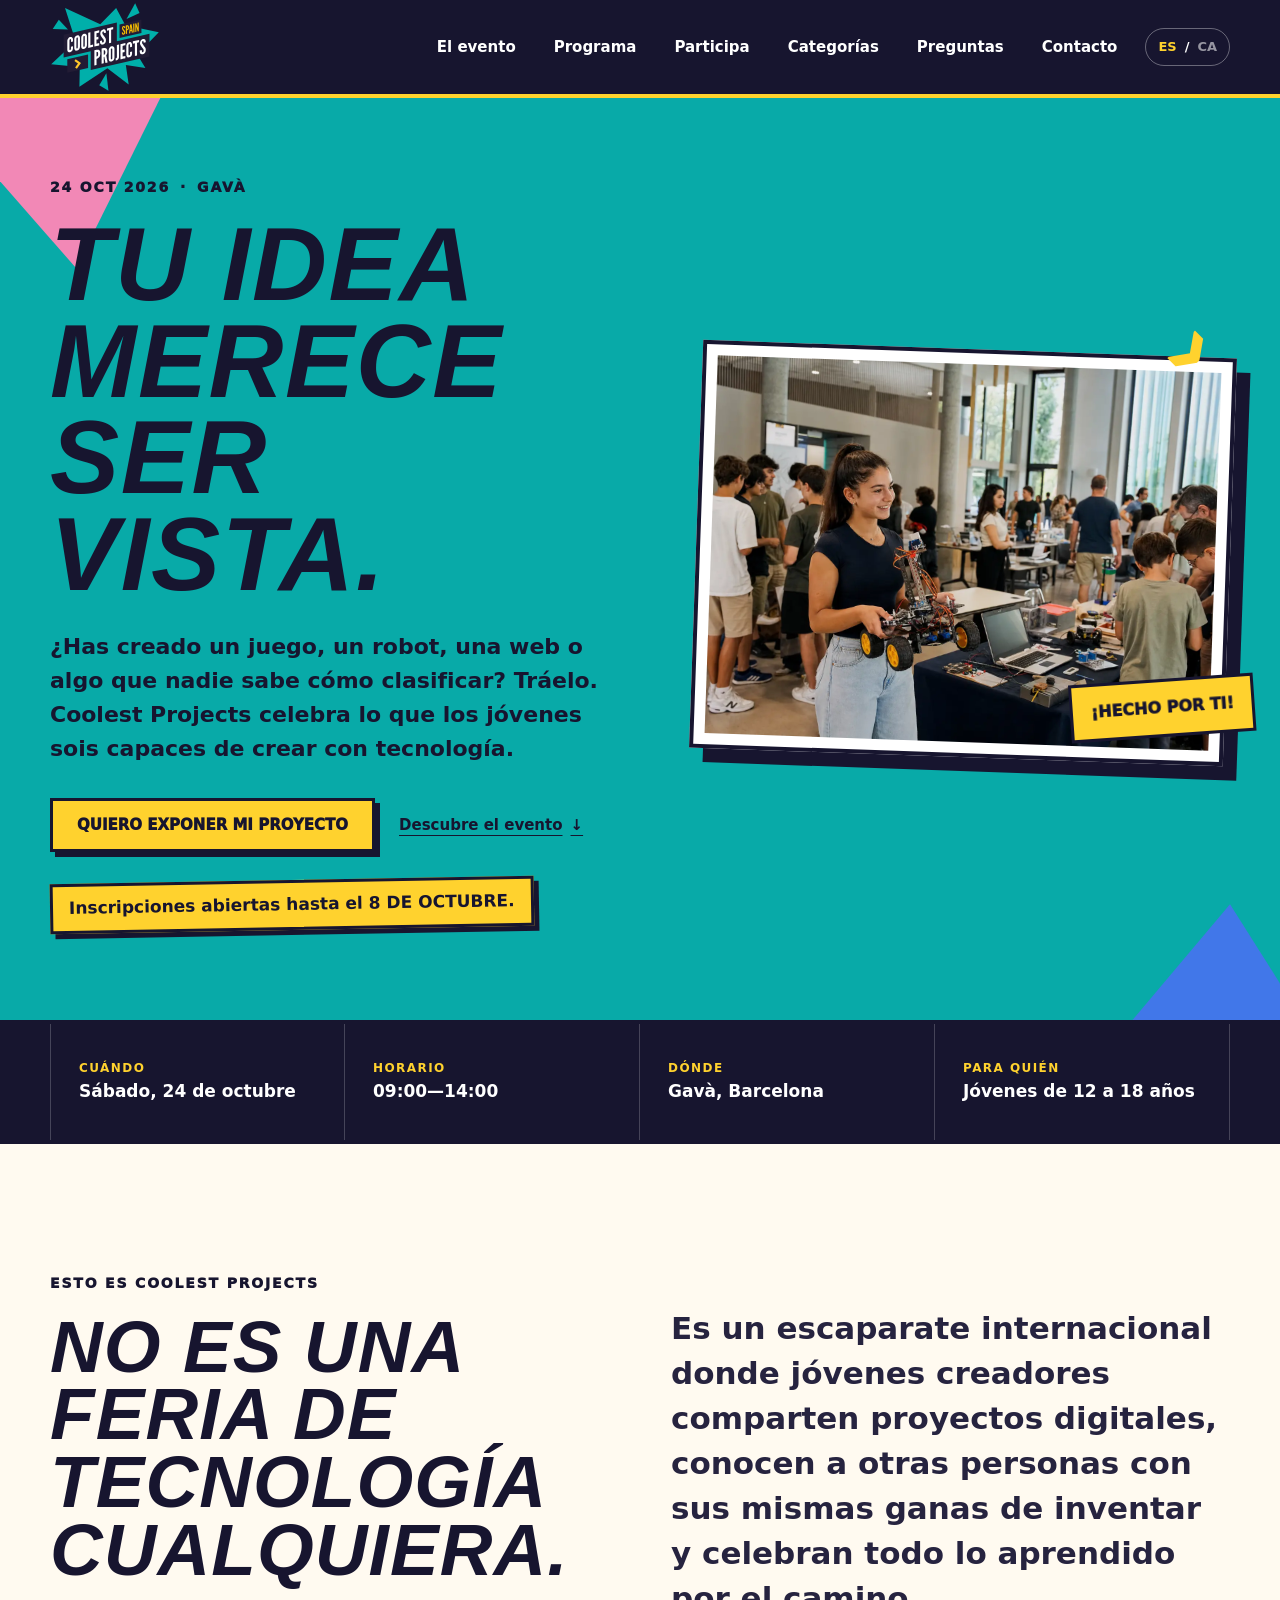
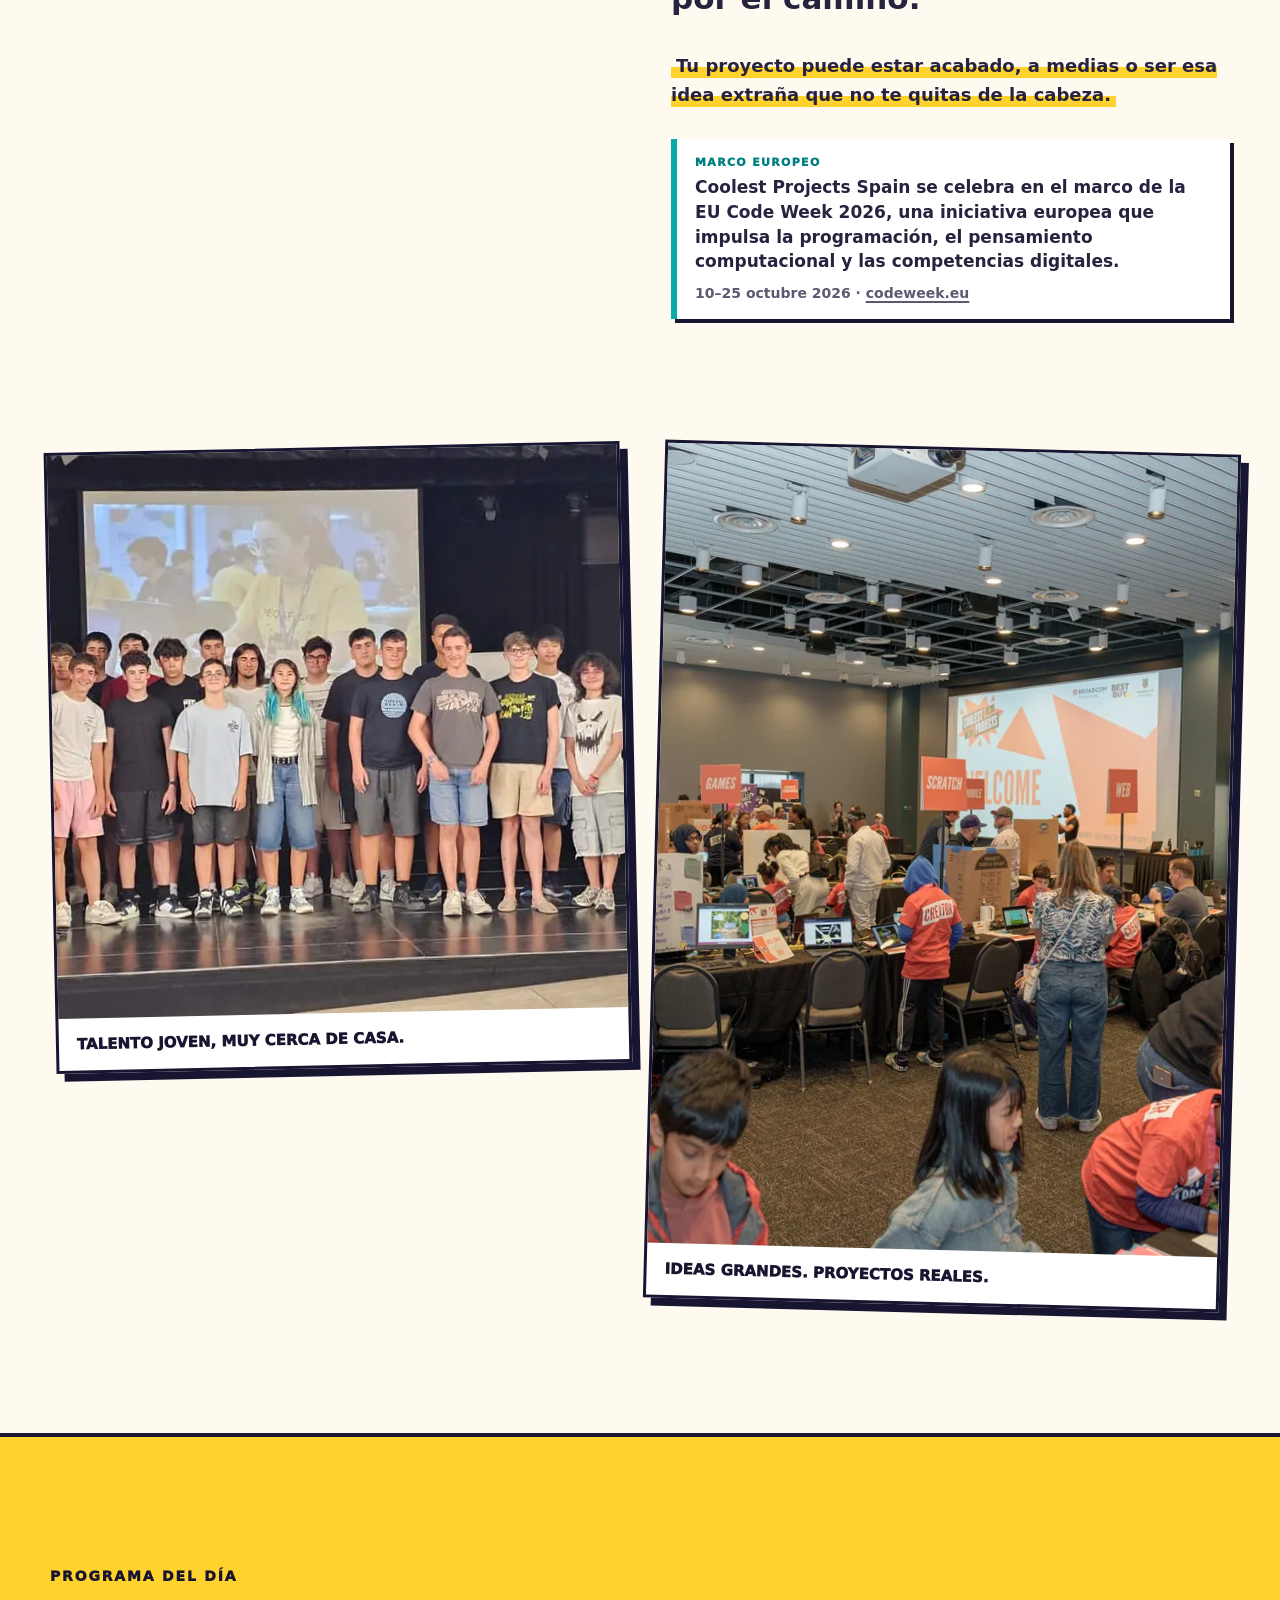
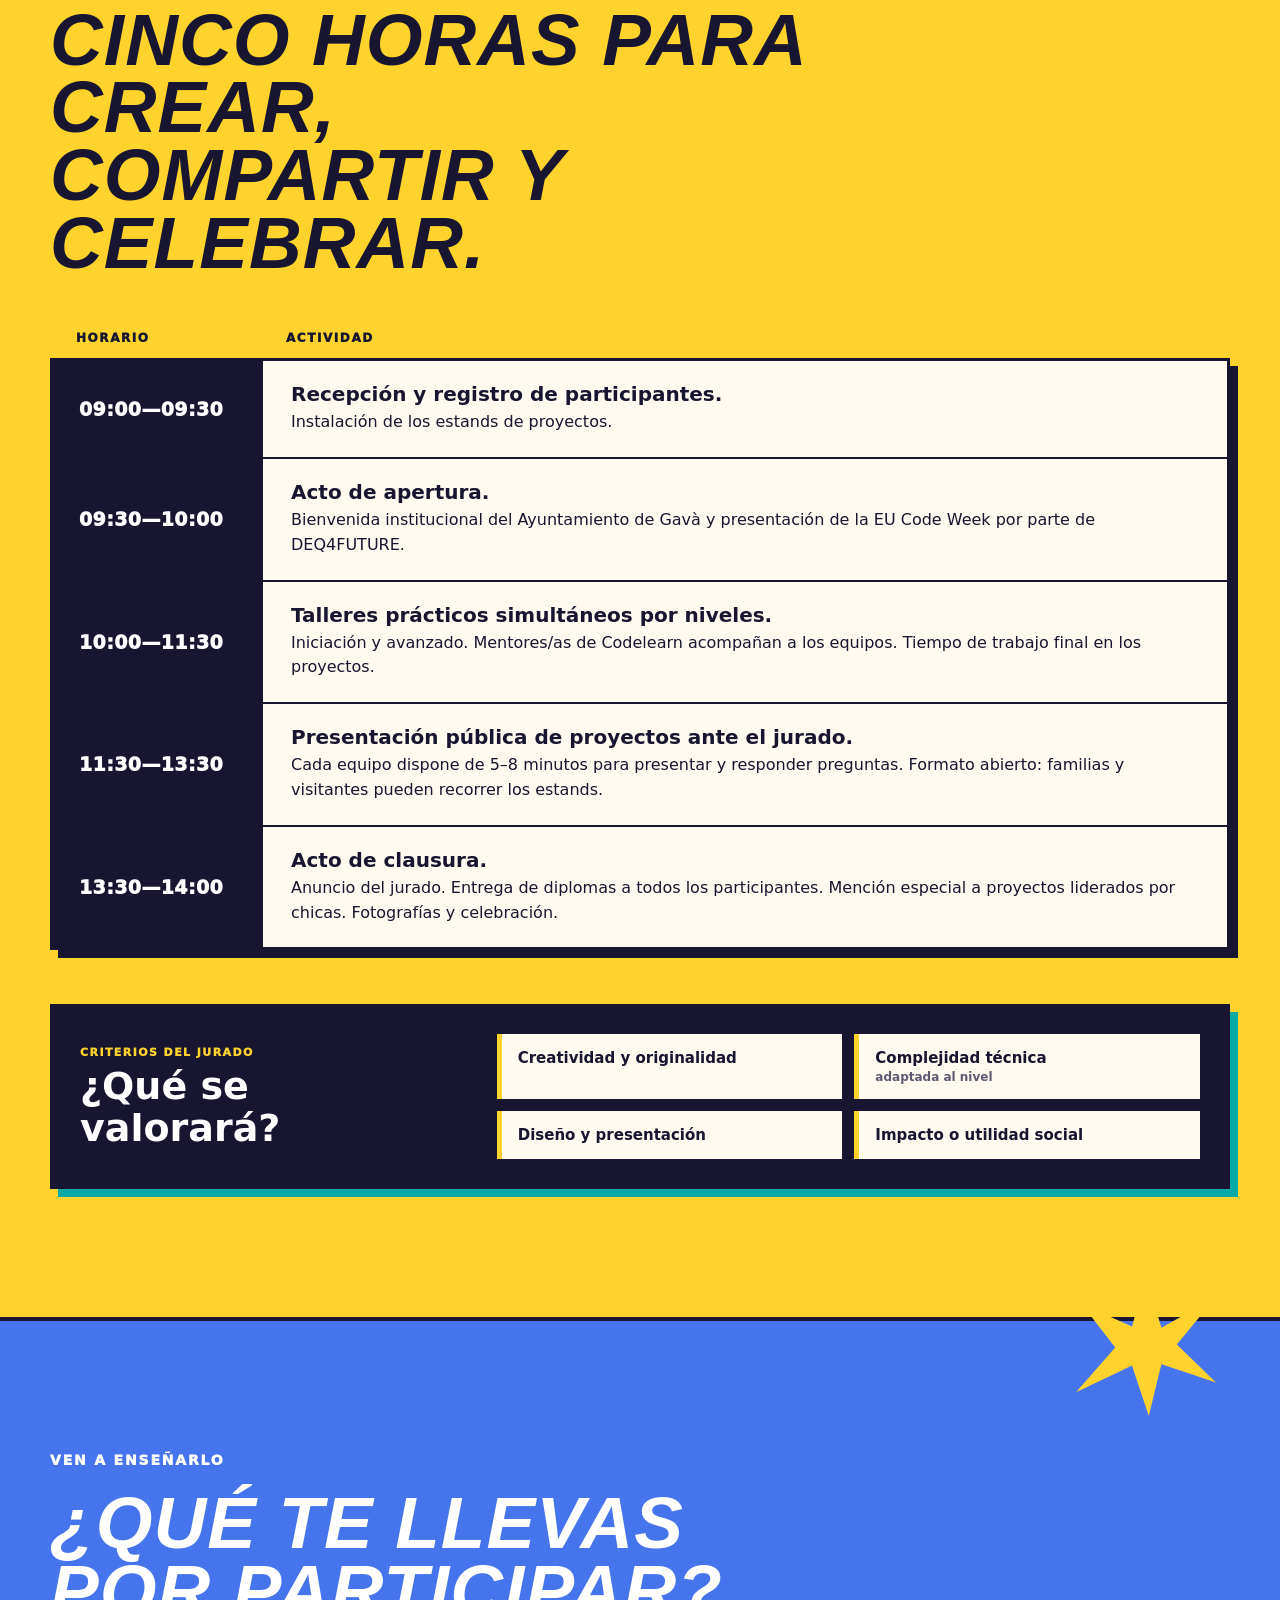
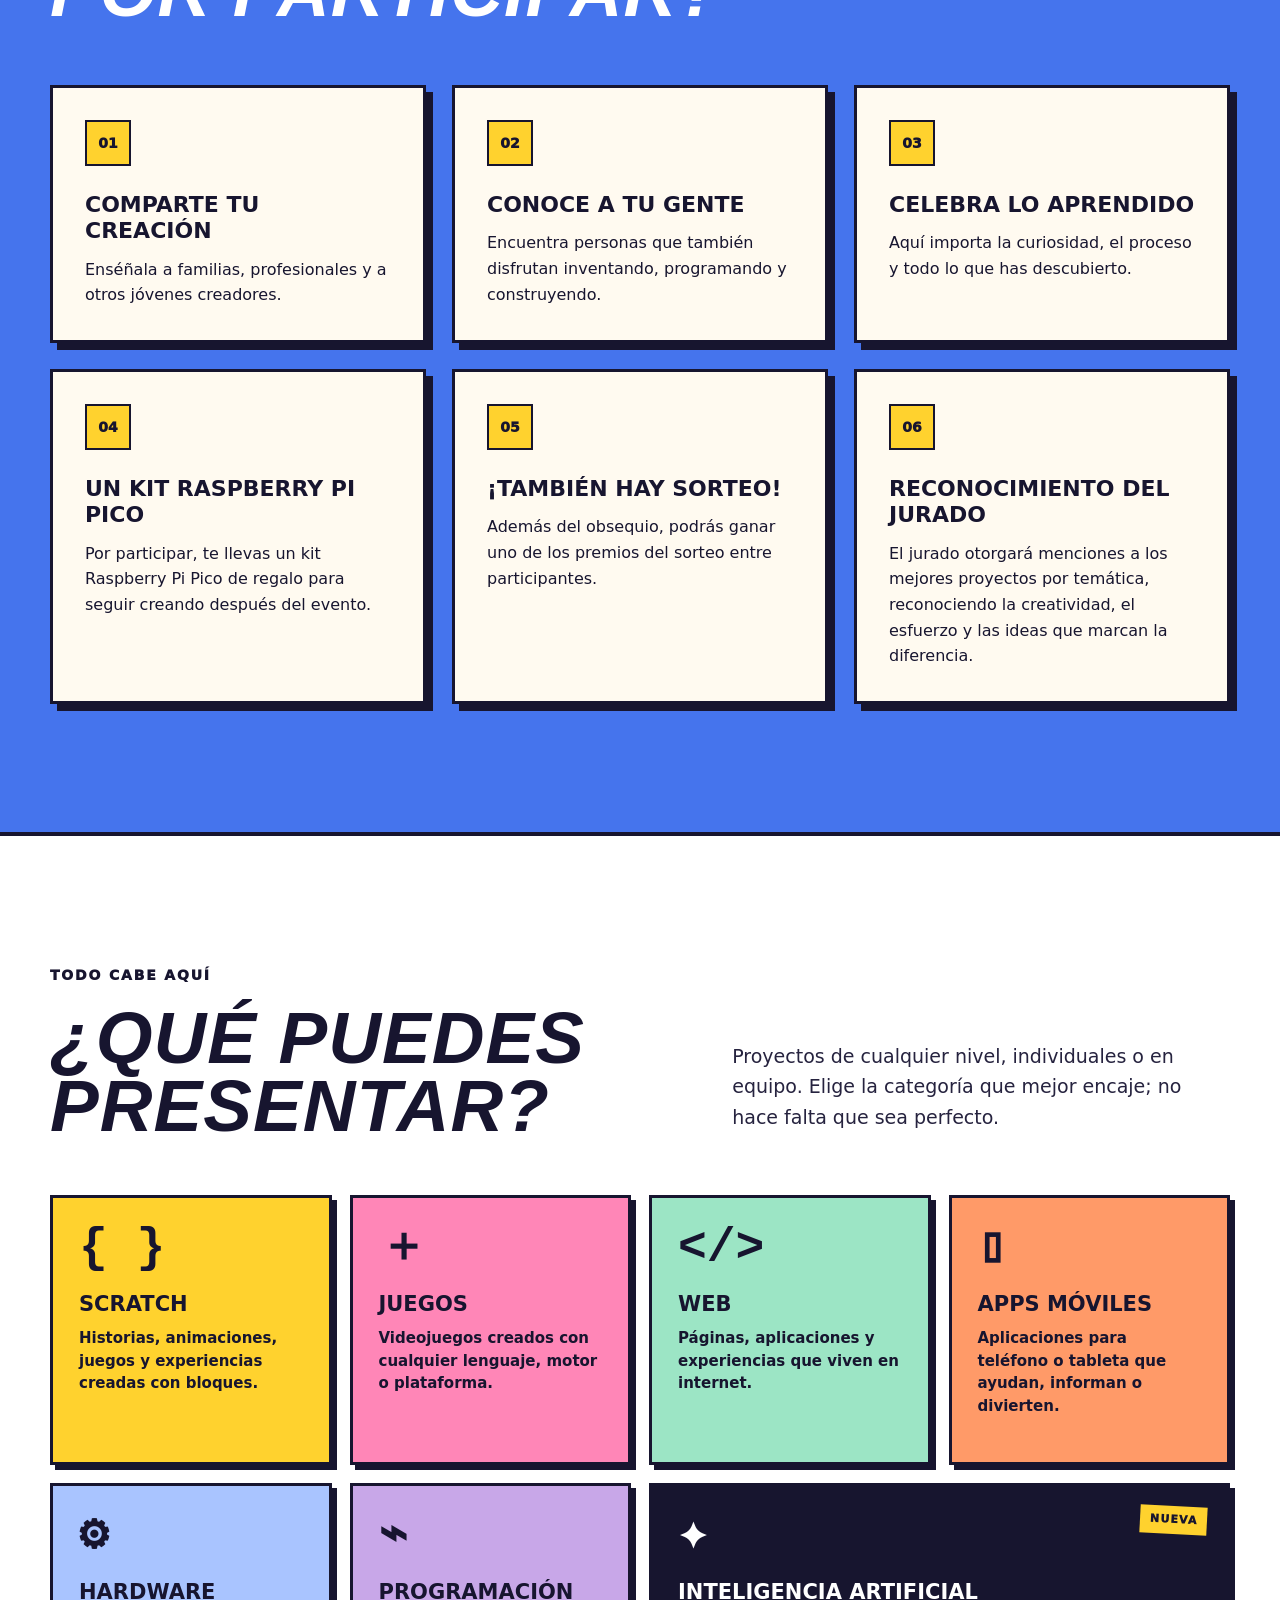
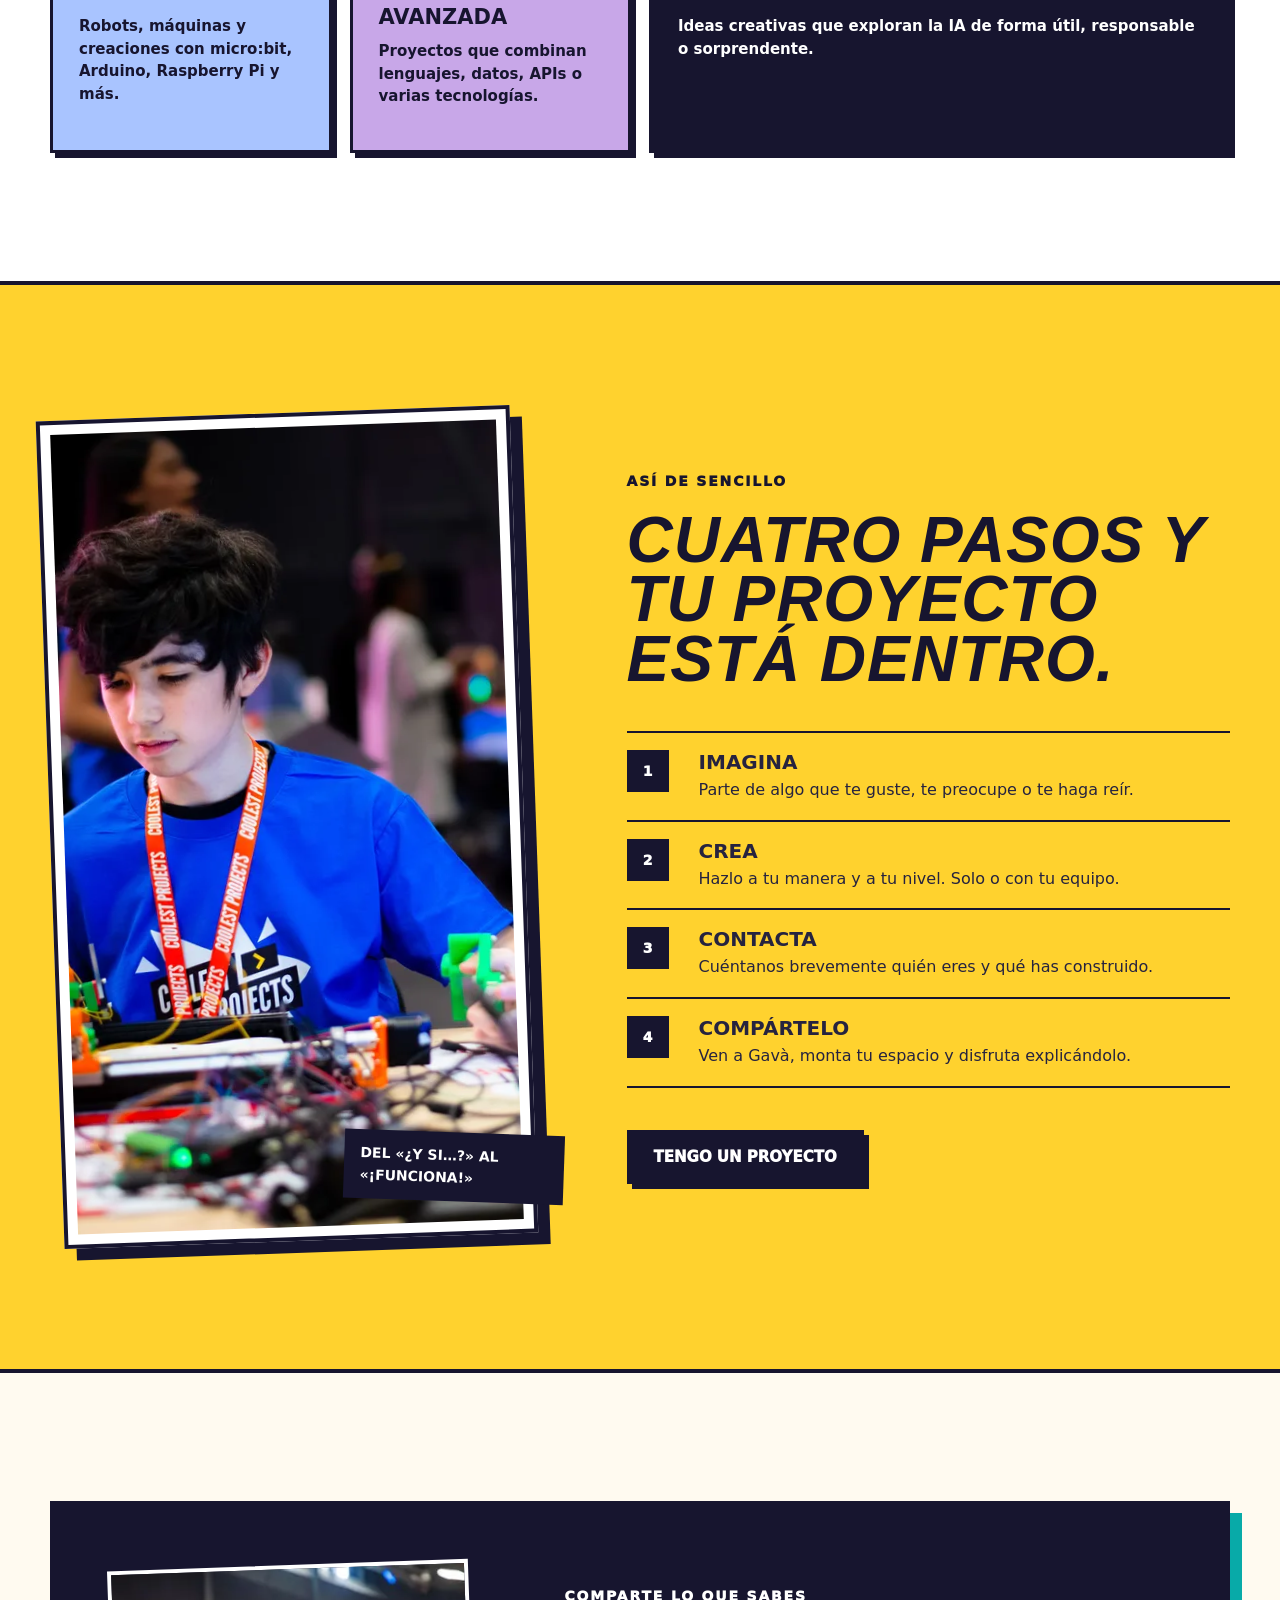
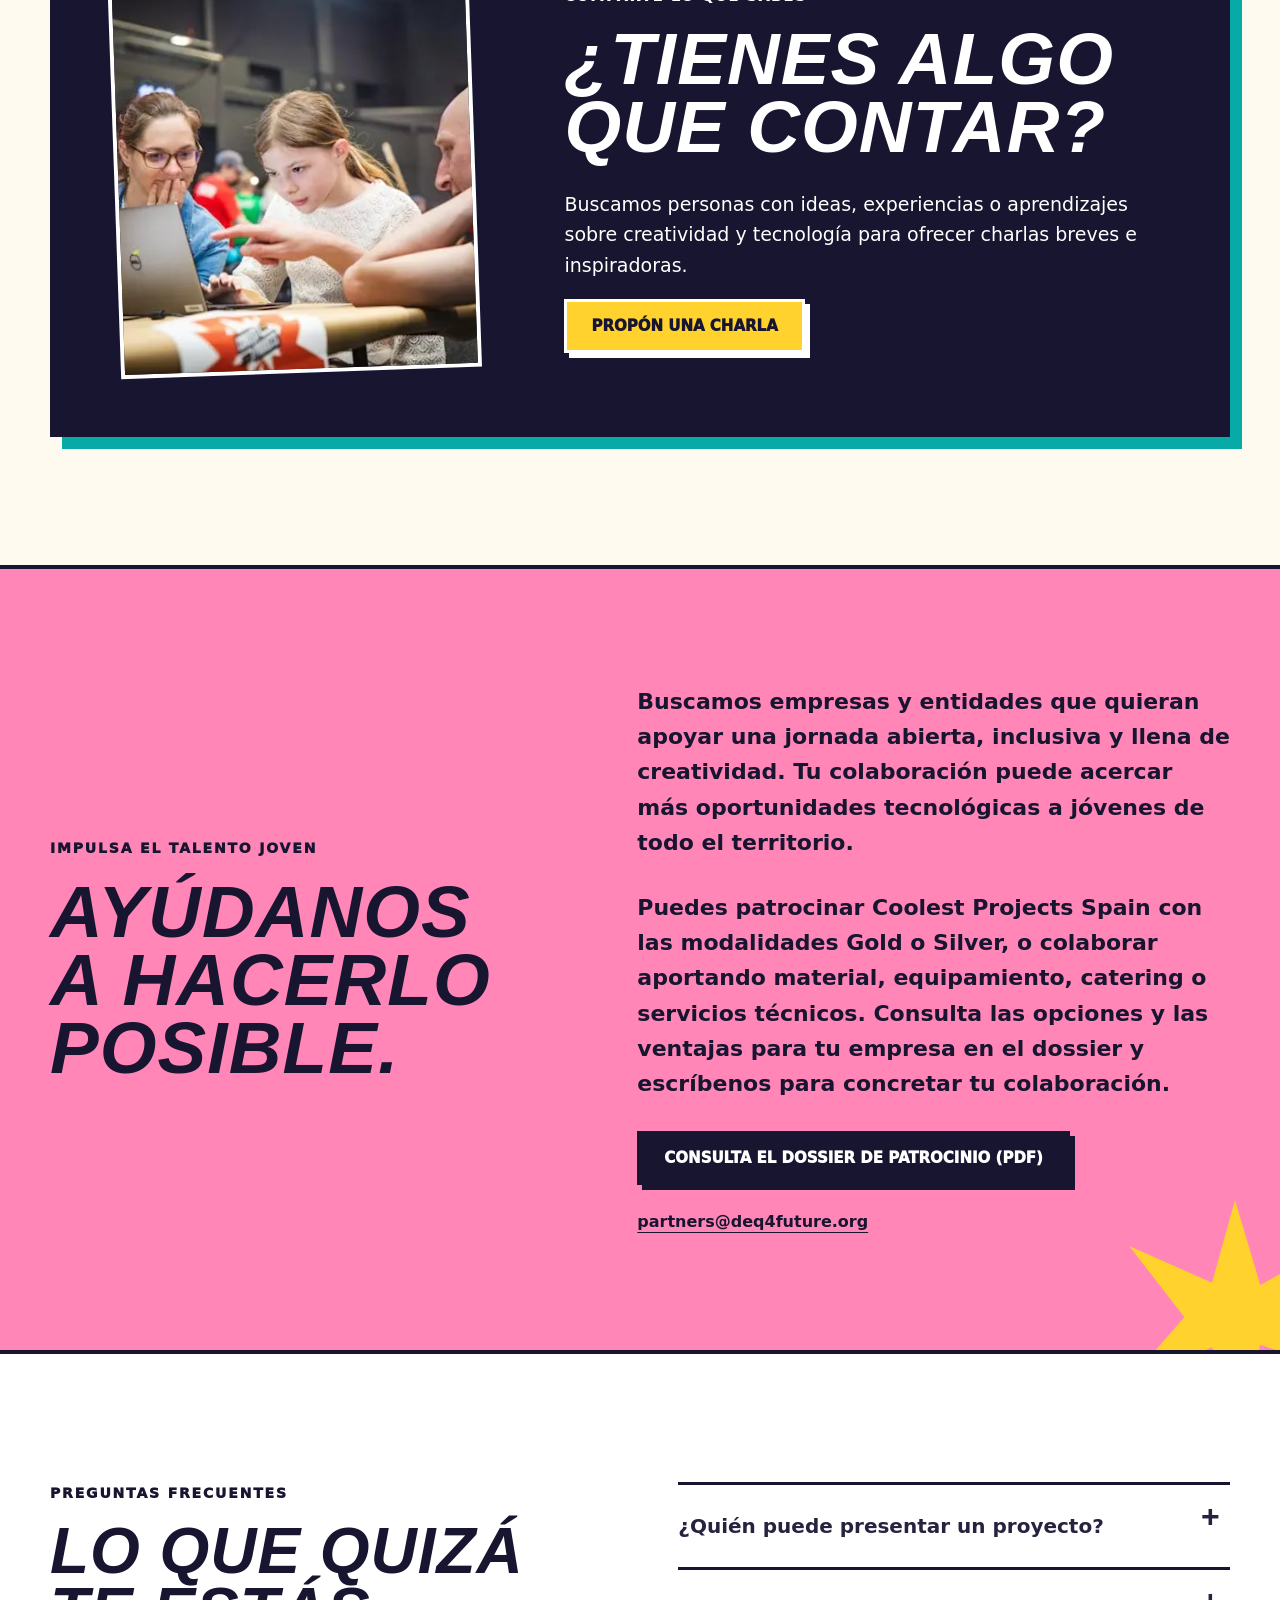
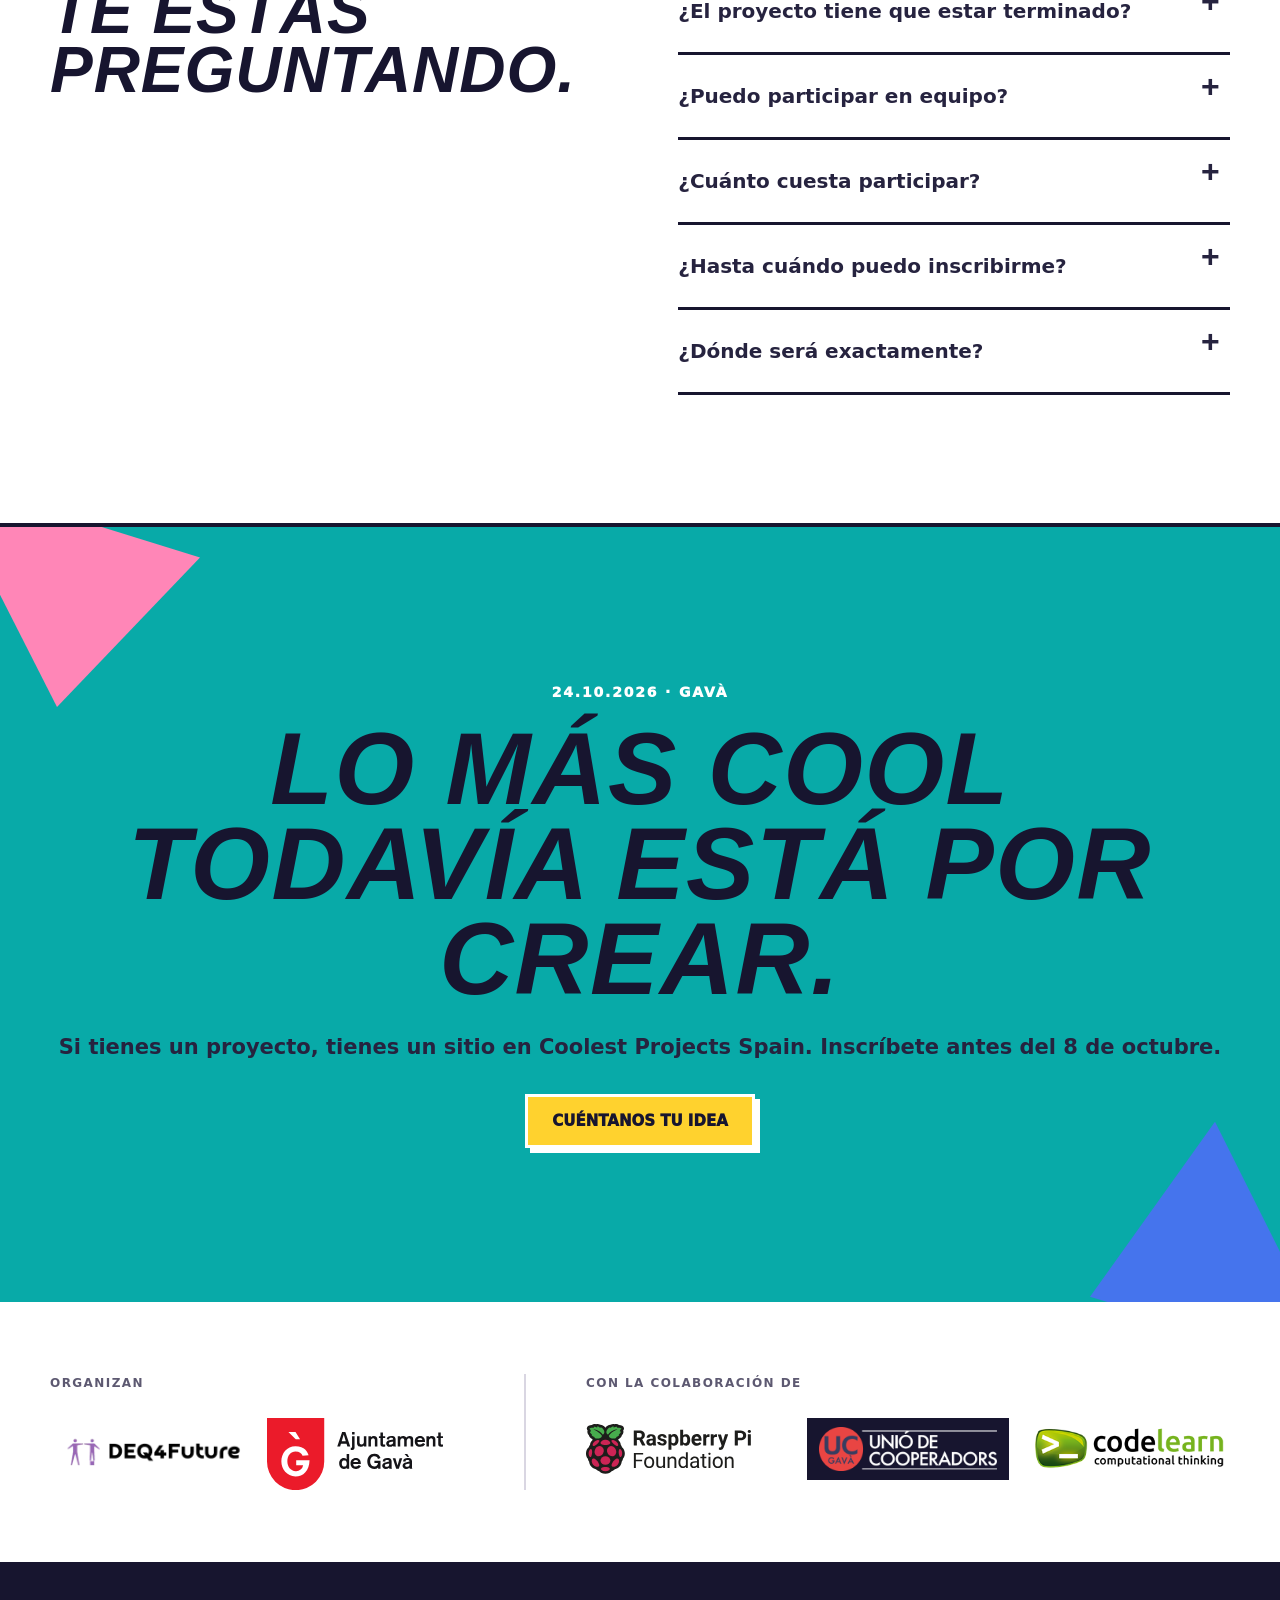
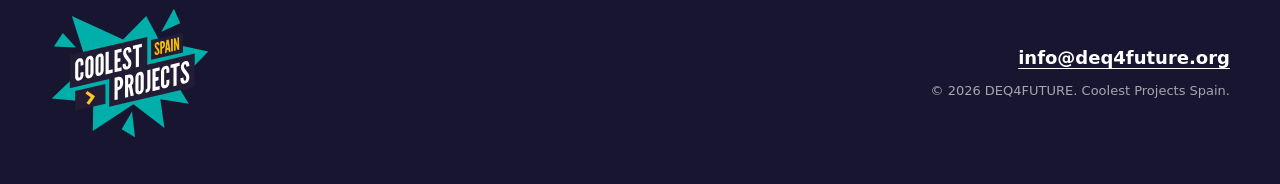
==== commit 0f4aabb0: "Add limit date" ====
--- a/index.html
+++ b/index.html
@@ -36,7 +36,7 @@
     <meta property="og:url" content="https://coolestprojectsspain.org/">
     <title>Coolest Projects Spain 2026 · Gavà</title>
     <link rel="icon" href="assets/favicon.svg?v=20260830-1" type="image/svg+xml">
-    <link rel="stylesheet" href="styles.css?v=20260914-1">
+    <link rel="stylesheet" href="styles.css?v=20261001-1">
     <script type="application/ld+json">
       {
         "@context": "https://schema.org",
@@ -120,6 +120,9 @@
                 <span aria-hidden="true">↓</span>
               </a>
             </div>
+            <p class="deadline-note" data-i18n="deadlineNote">
+              Inscripciones abiertas hasta el <strong>8 de octubre</strong>.
+            </p>
           </div>
 
           <div class="hero-visual">
@@ -508,6 +511,10 @@
               <p data-i18n="faqFourAnswer">Nada. Presentar un proyecto y asistir al evento es gratuito.</p>
             </details>
             <details>
+              <summary data-i18n="faqDeadlineQuestion">¿Hasta cuándo puedo inscribirme?</summary>
+              <p data-i18n="faqDeadlineAnswer">Hasta el 8 de octubre de 2026. A partir de esa fecha cerramos las inscripciones para preparar los espacios de cada proyecto.</p>
+            </details>
+            <details>
               <summary data-i18n="faqFiveQuestion">¿Dónde será exactamente?</summary>
               <p data-i18n="faqFiveAnswer">En Gavà, Barcelona. Publicaremos el espacio concreto y la información de acceso muy pronto.</p>
             </details>
@@ -519,7 +526,7 @@
         <div class="shell final-cta-inner">
           <p class="section-kicker section-kicker-light" data-i18n="finalKicker">24.10.2026 · Gavà</p>
           <h2 data-i18n="finalTitle">Lo más cool<br>todavía está por crear.</h2>
-          <p data-i18n="finalText">Si tienes un proyecto, tienes un sitio en Coolest Projects Spain.</p>
+          <p data-i18n="finalText">Si tienes un proyecto, tienes un sitio en Coolest Projects Spain. Inscríbete antes del 8 de octubre.</p>
           <a class="button button-yellow" href="https://forms.gle/8PHqevWgiVuy11DM9" data-i18n="finalCta">
             Cuéntanos tu idea
           </a>
--- a/styles.css
+++ b/styles.css
@@ -243,6 +243,25 @@
   gap: 24px;
 }
 
+.deadline-note {
+  display: inline-block;
+  margin: 28px 0 0;
+  padding: 10px 16px;
+  color: var(--ink);
+  background: var(--yellow);
+  border: 3px solid var(--ink);
+  box-shadow: 5px 5px 0 var(--ink);
+  font-size: 17px;
+  font-weight: 750;
+  line-height: 1.4;
+  transform: rotate(-1deg);
+}
+
+.deadline-note strong {
+  font-weight: 900;
+  text-transform: uppercase;
+}
+
 .button {
   display: inline-flex;
   min-height: 54px;
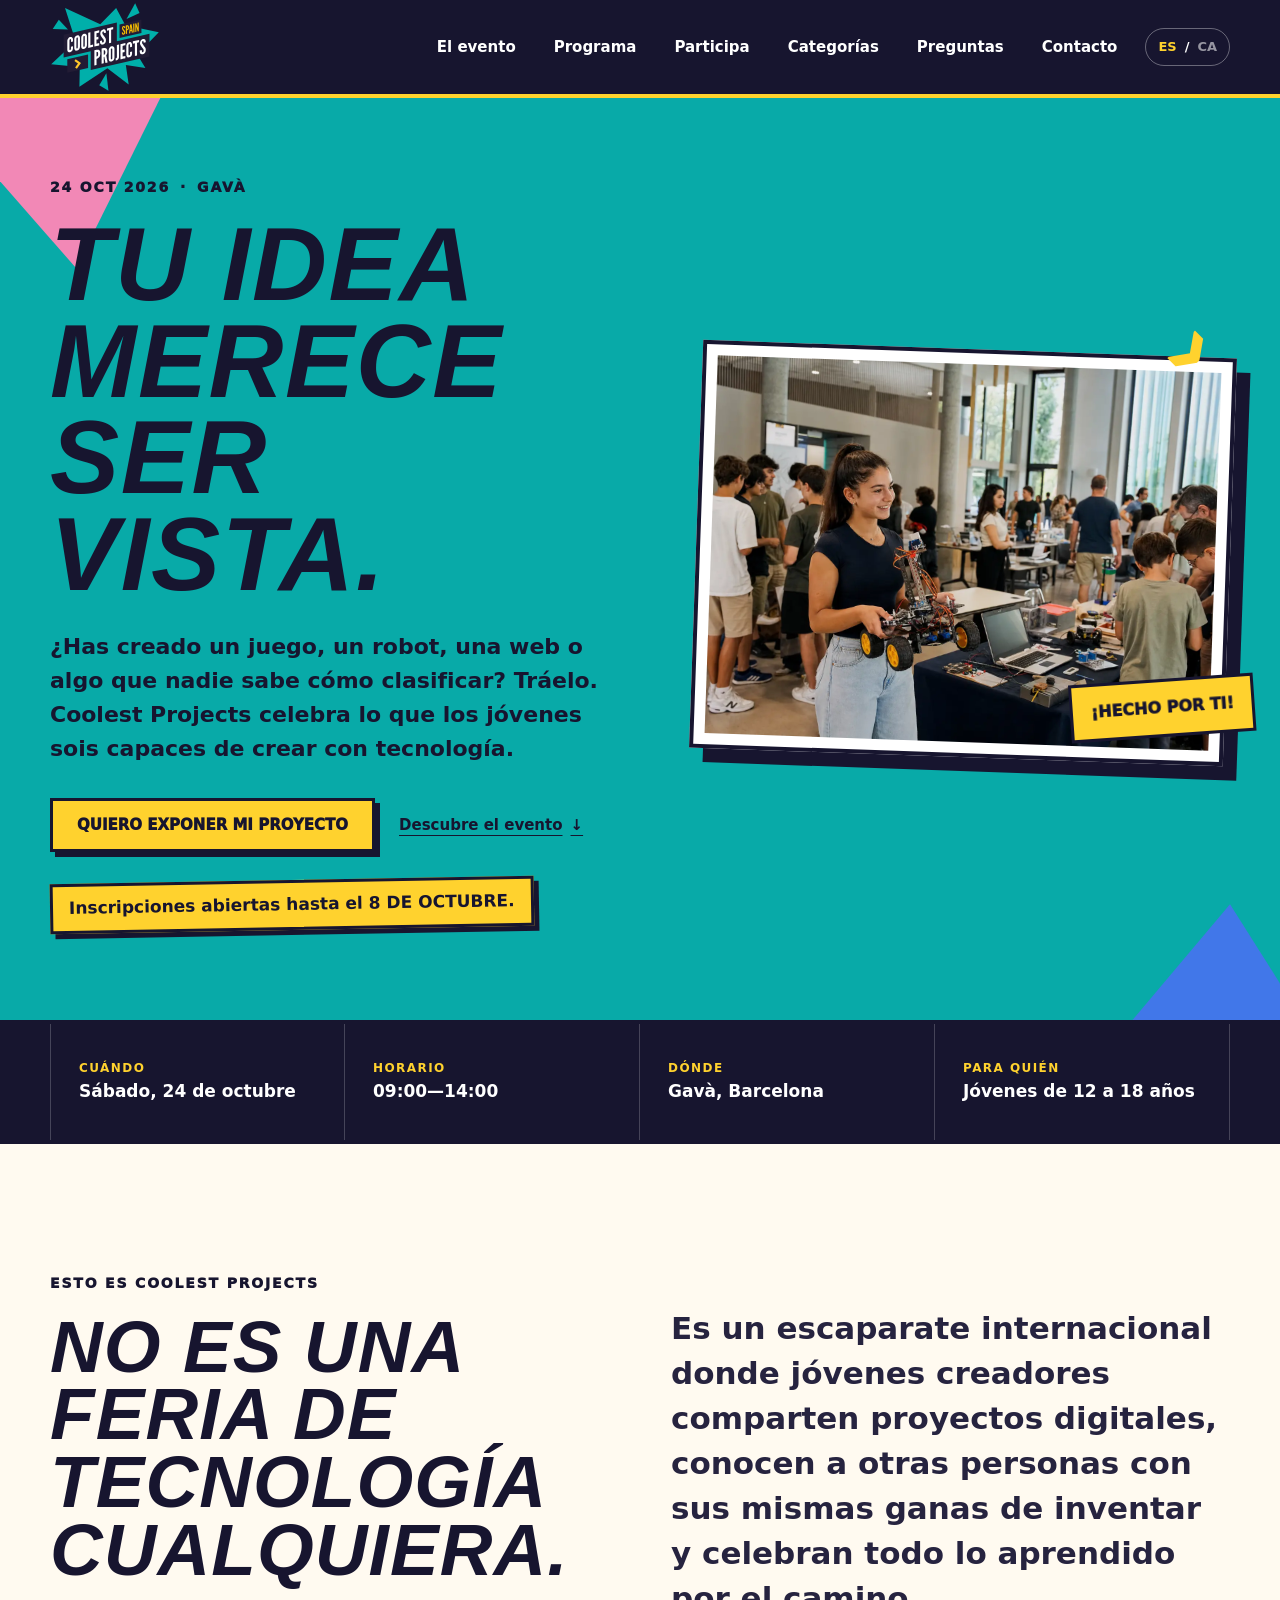
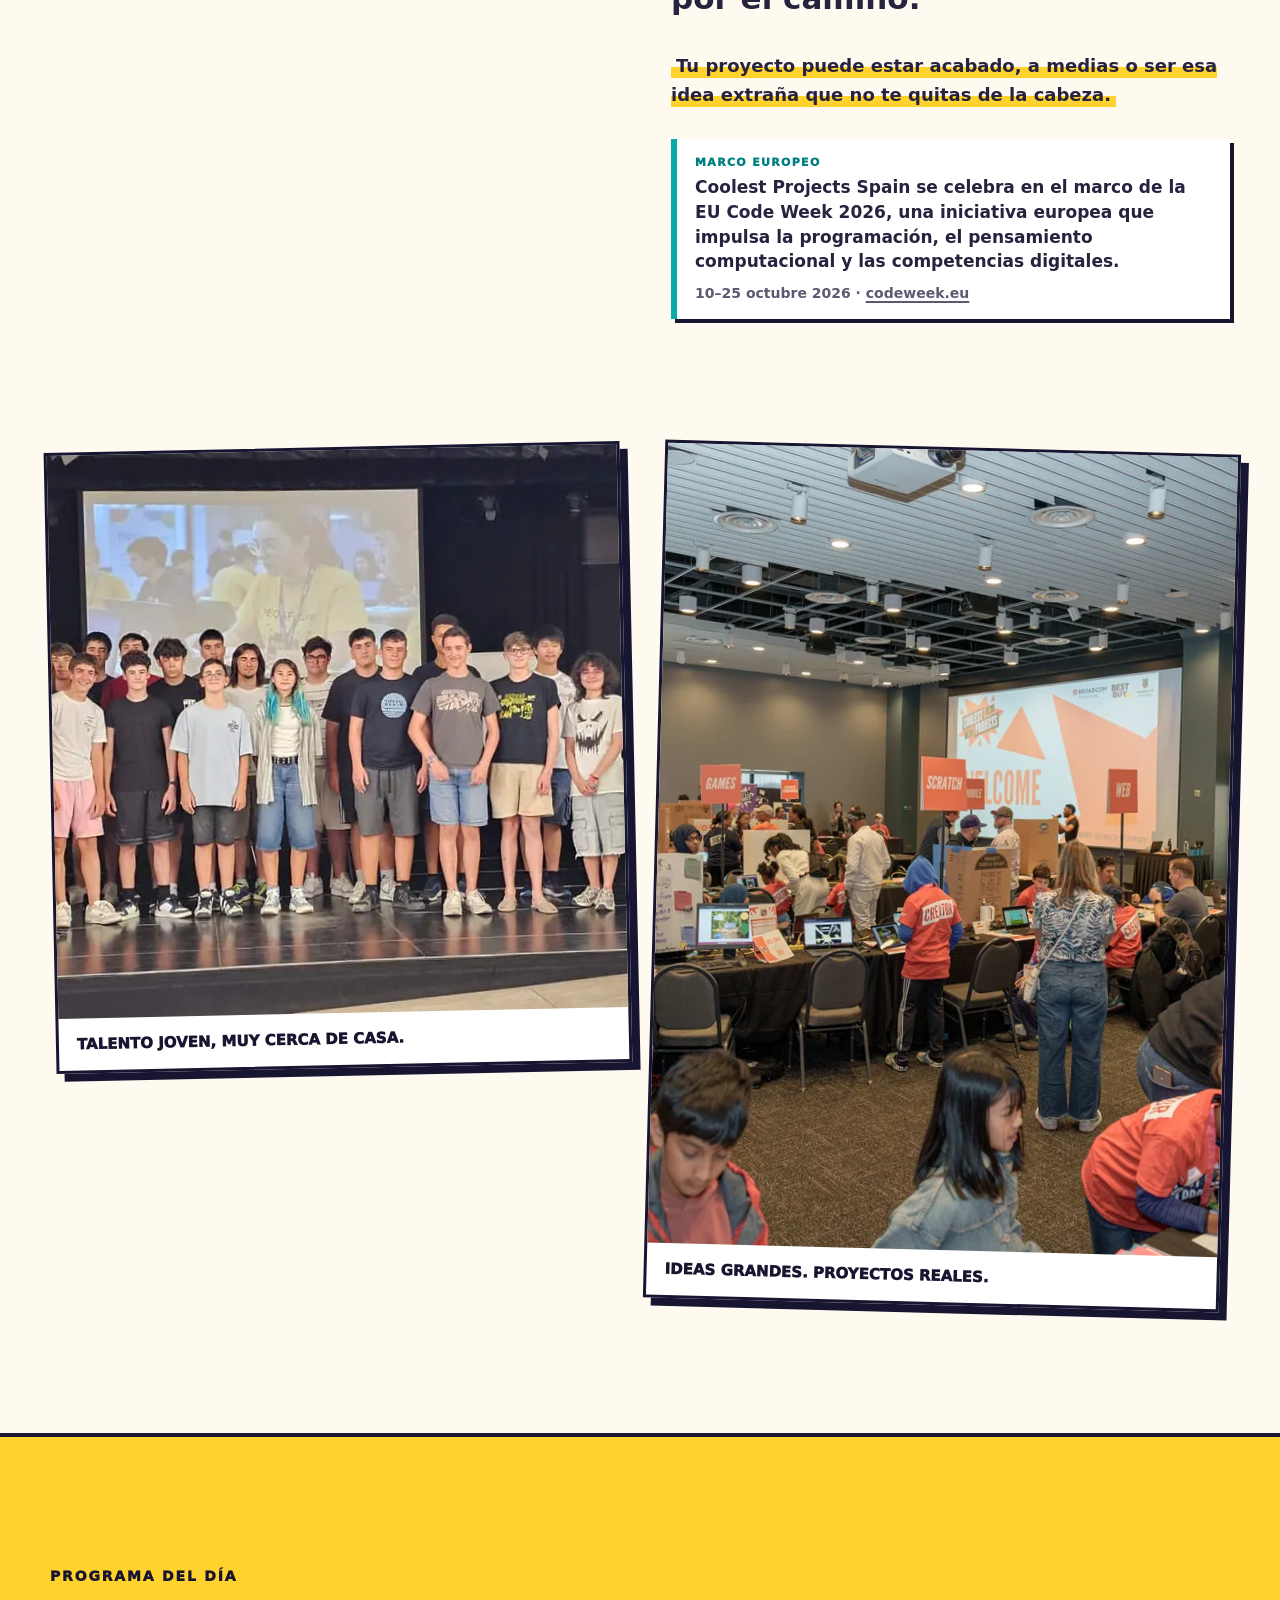
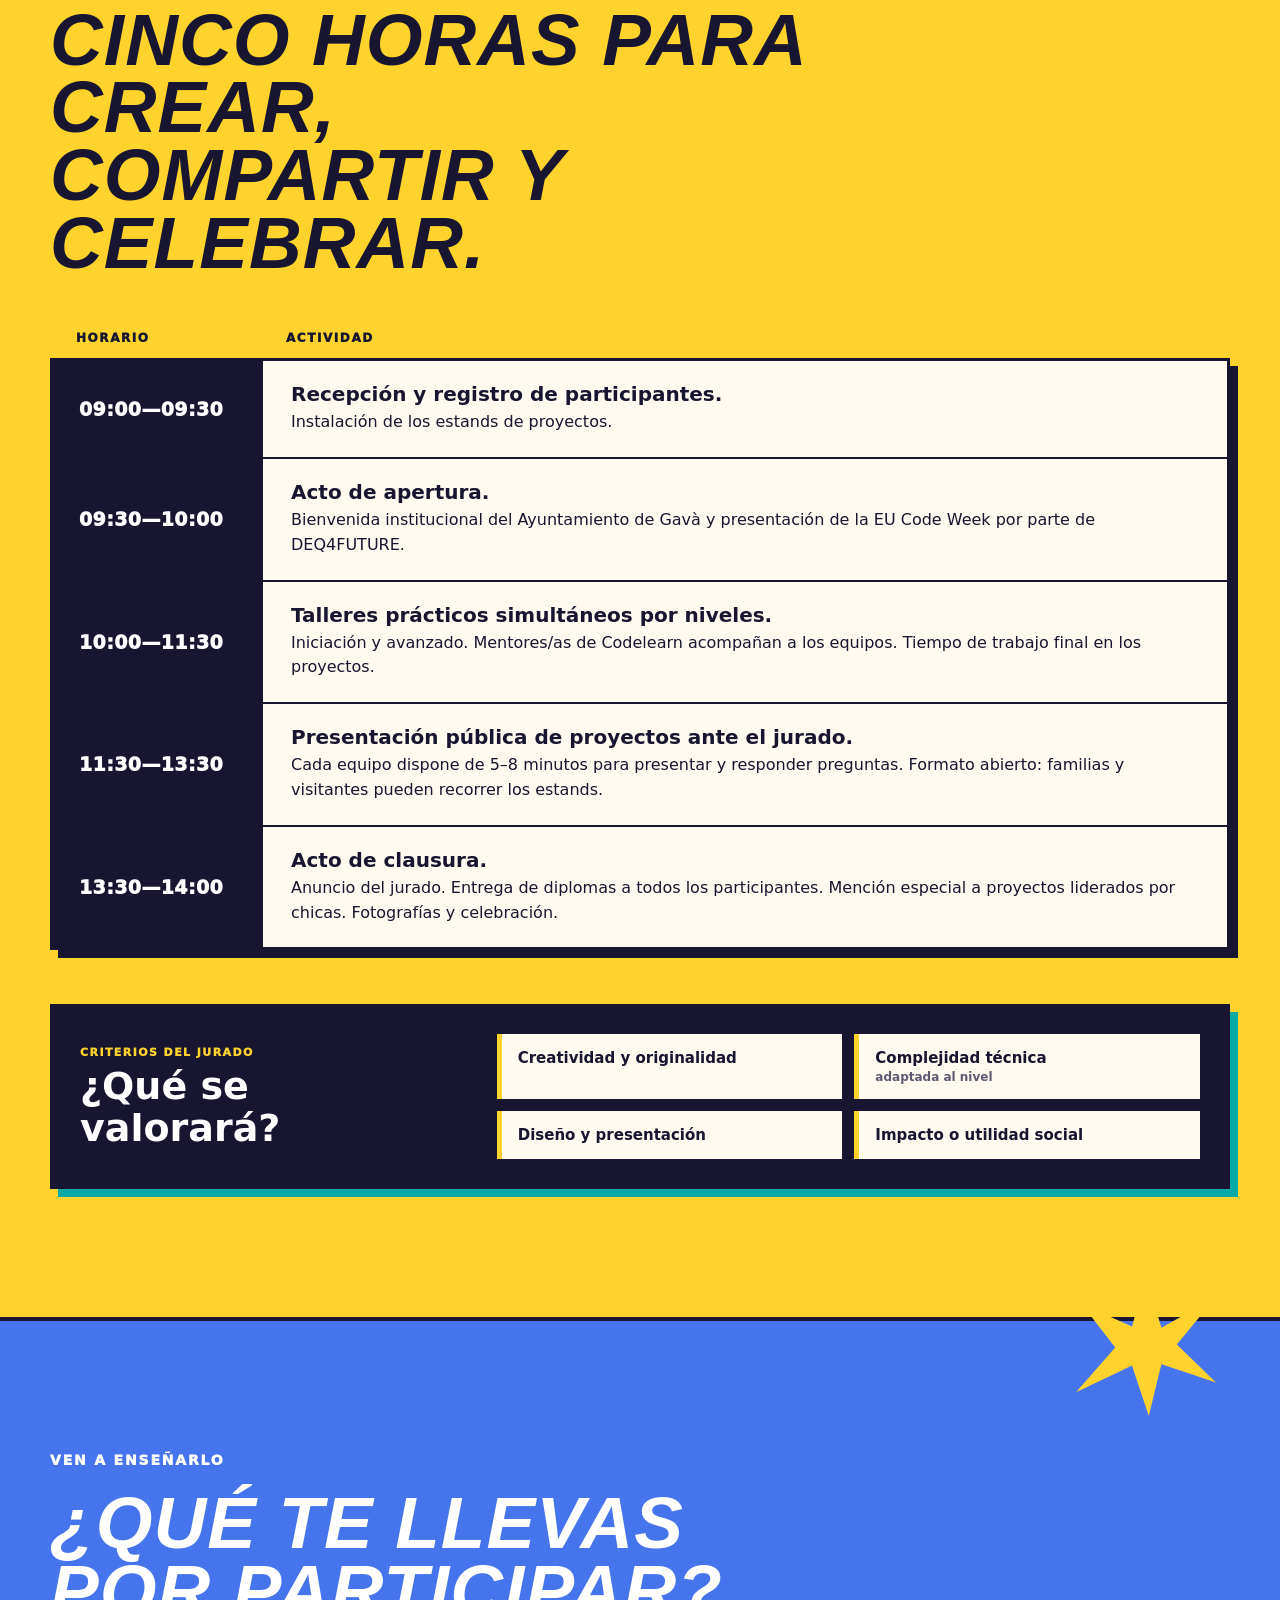
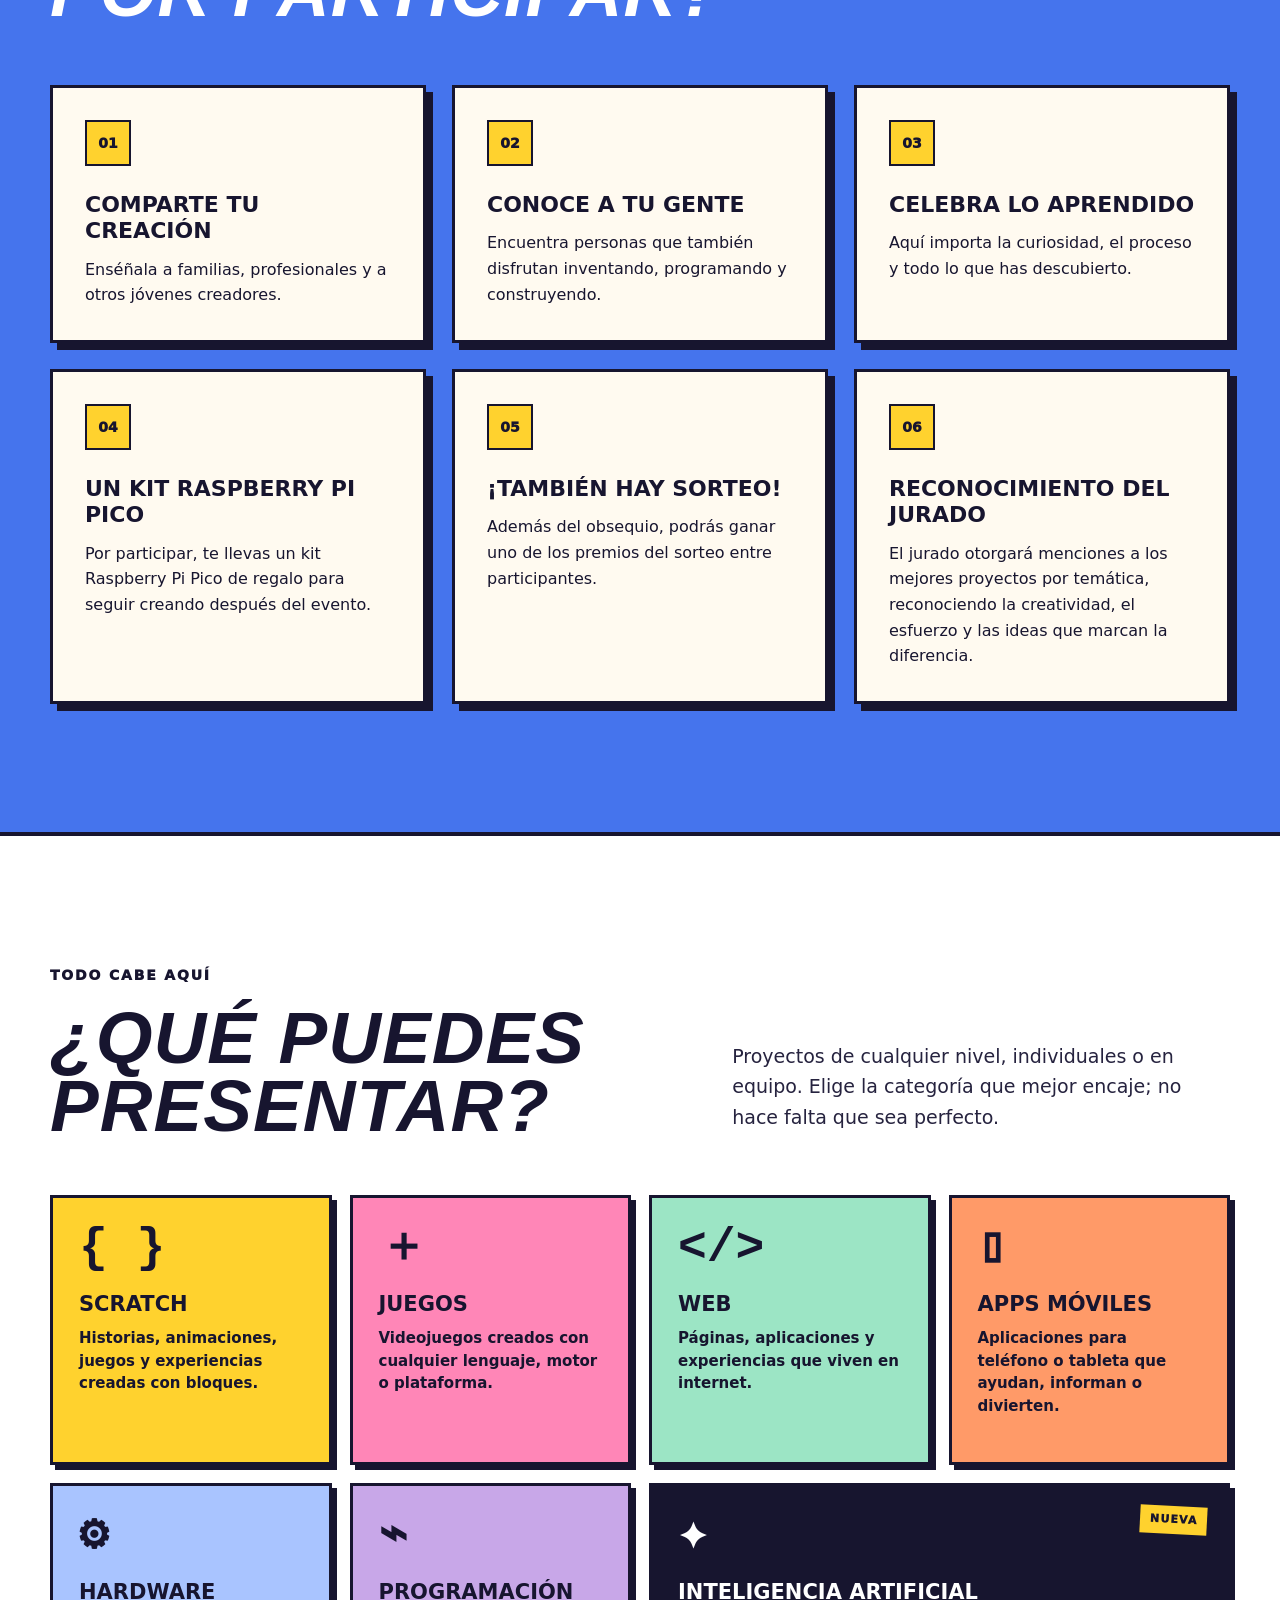
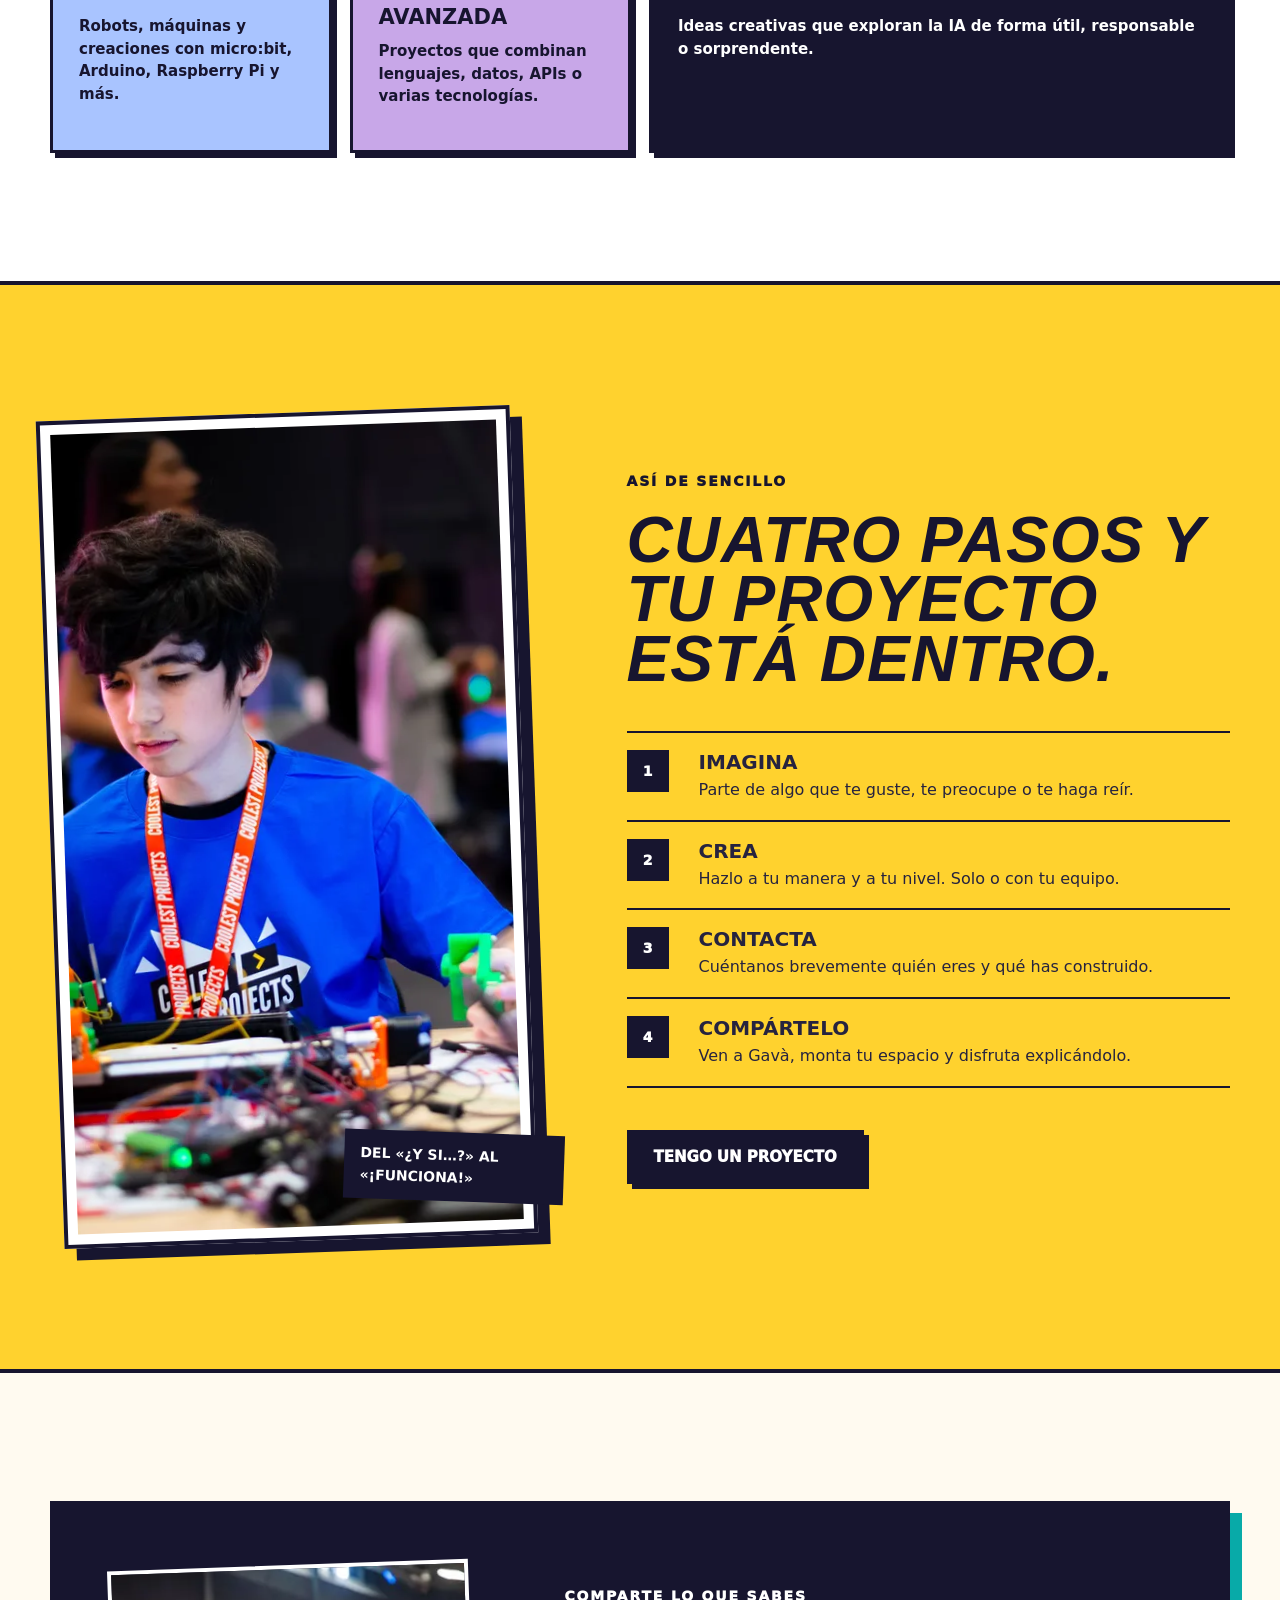
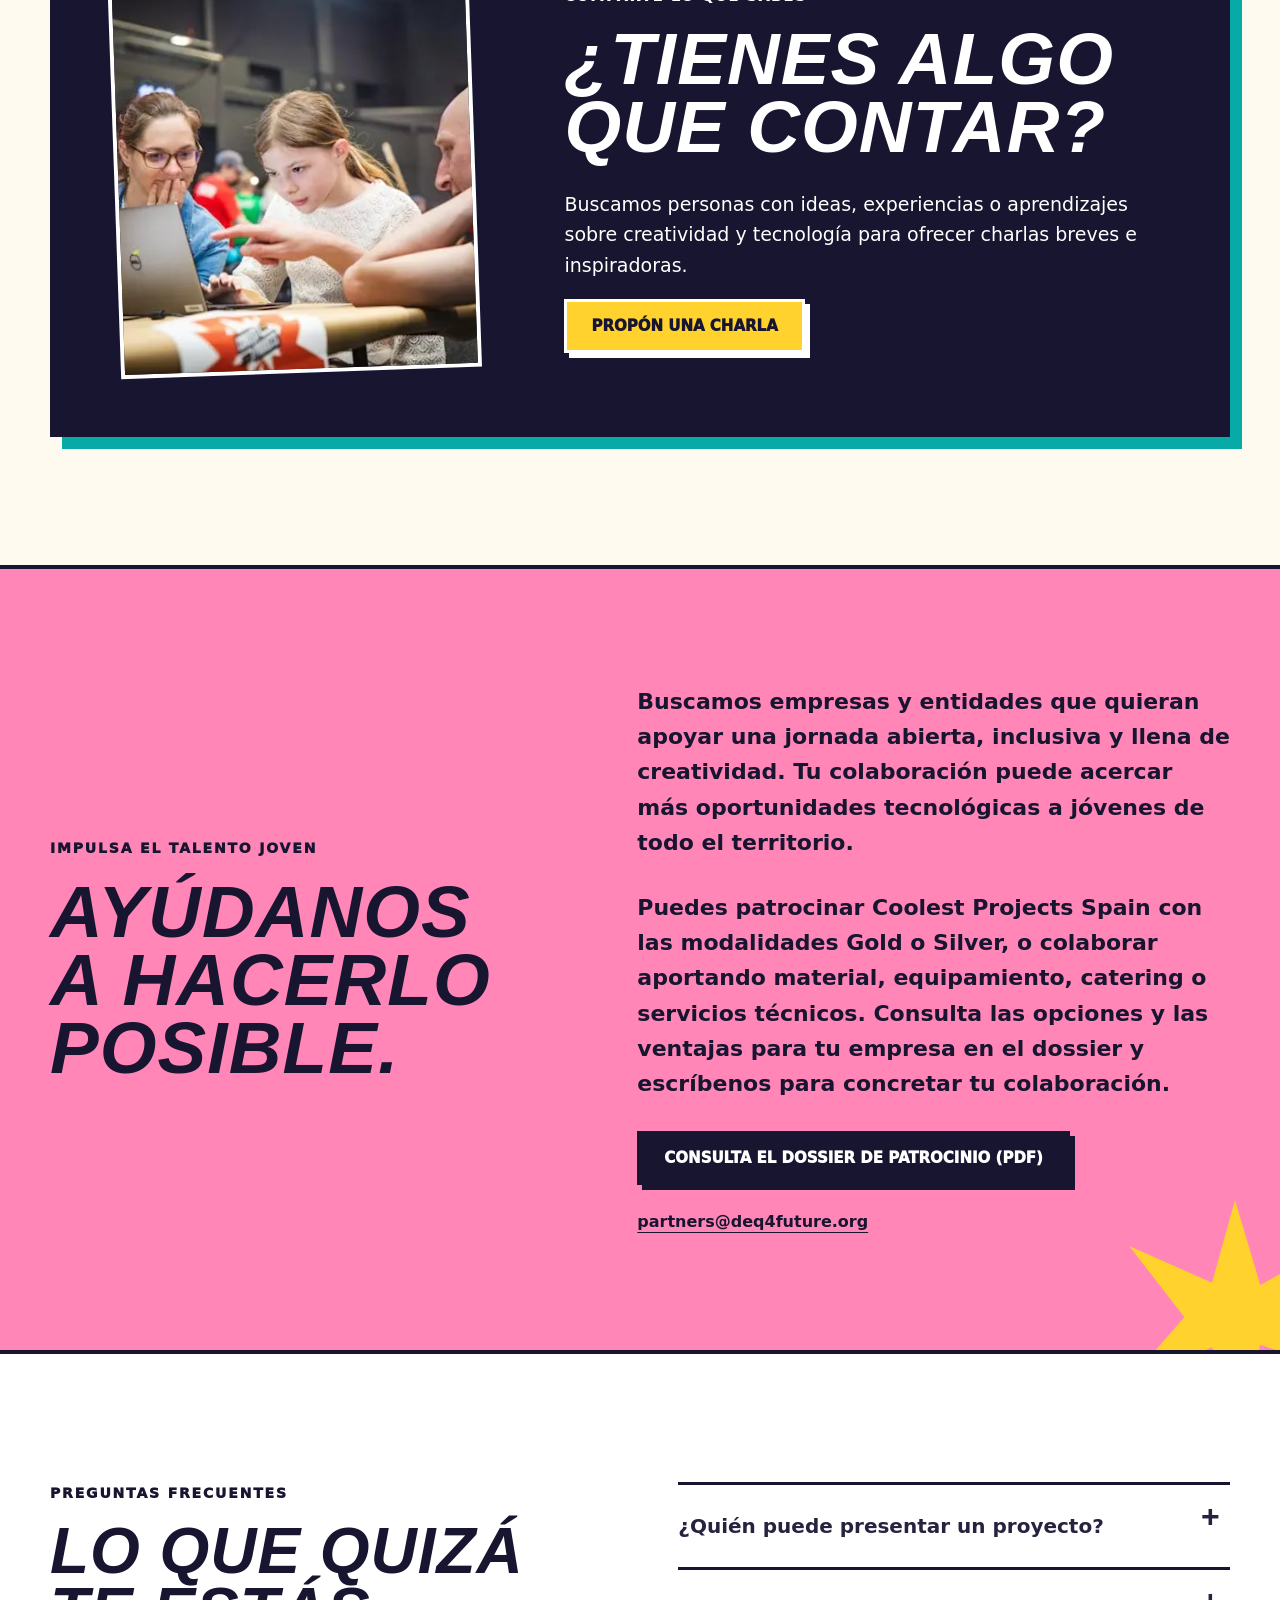
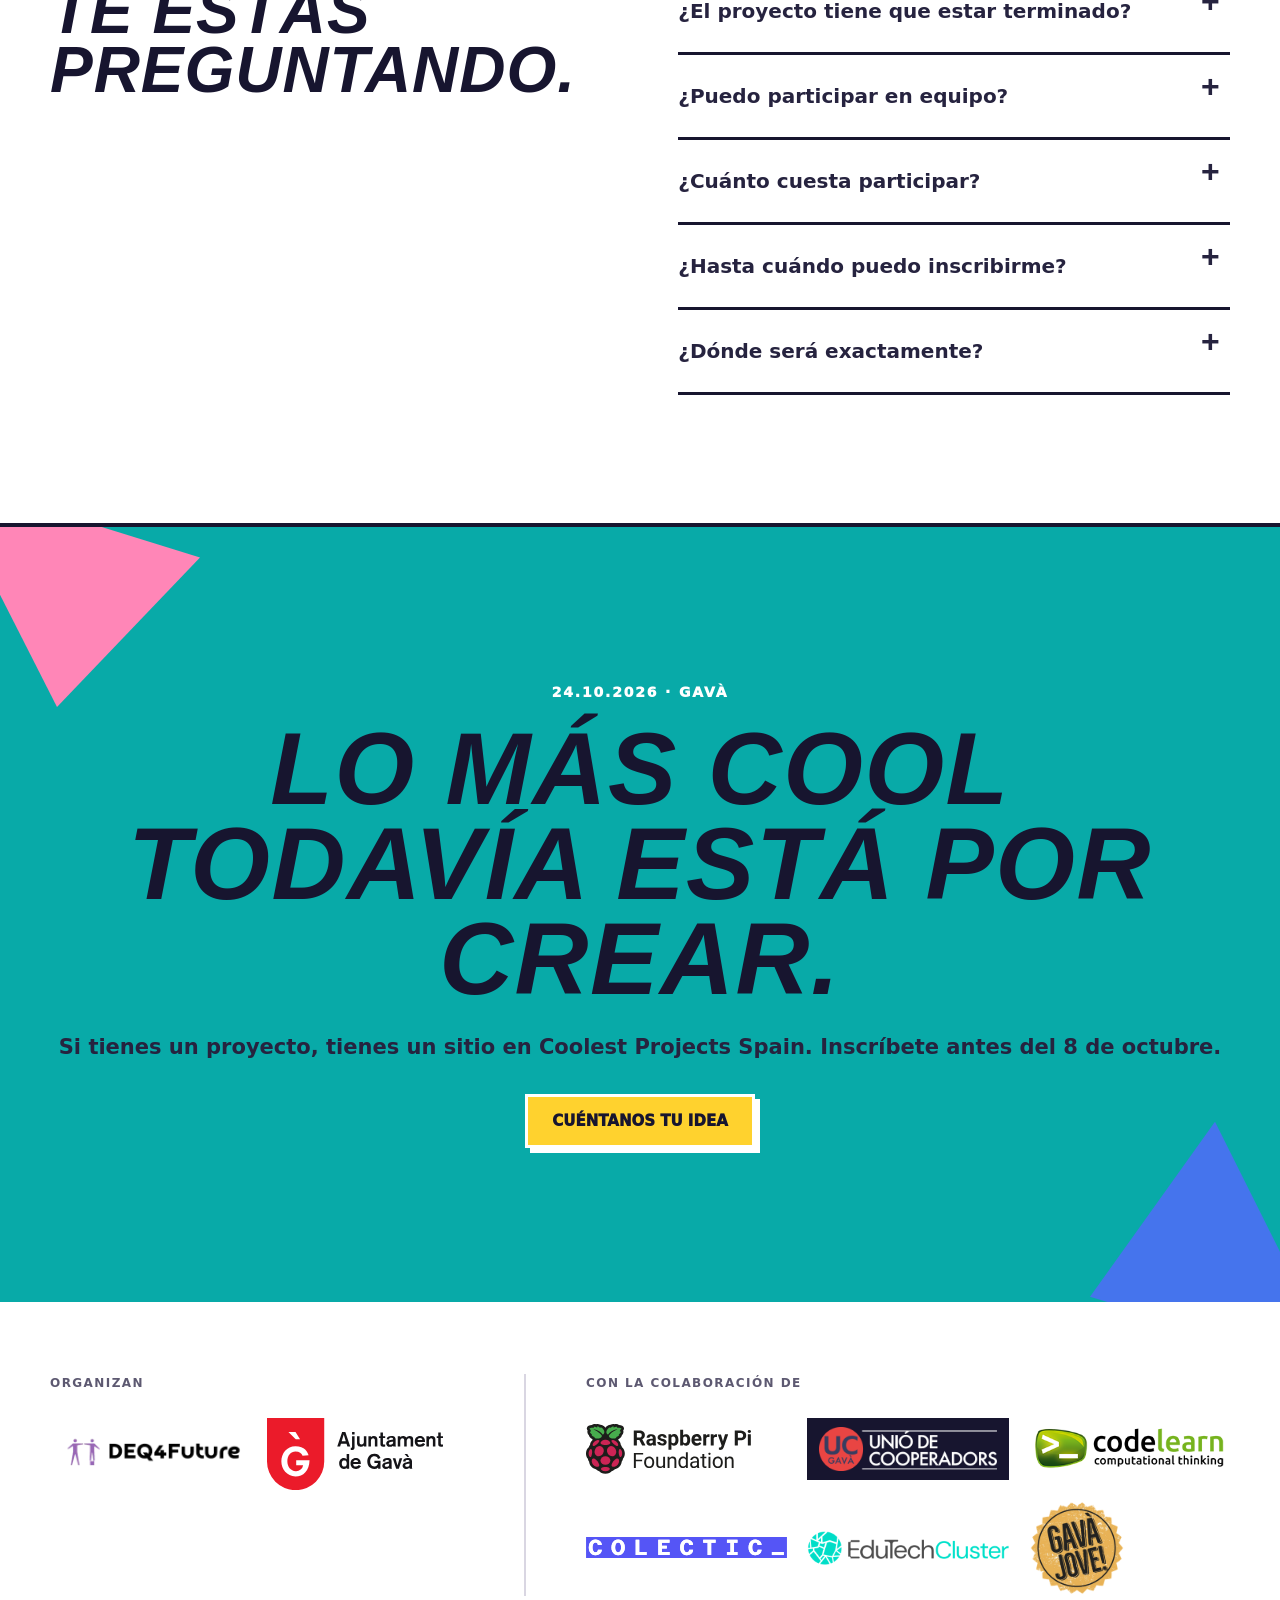
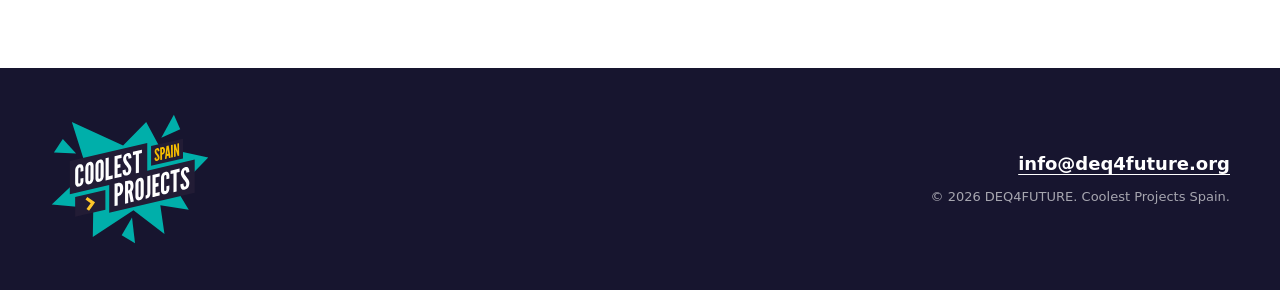
==== commit 8b1d324b: "Add new collaborators" ====
--- a/index.html
+++ b/index.html
@@ -36,7 +36,7 @@
     <meta property="og:url" content="https://coolestprojectsspain.org/">
     <title>Coolest Projects Spain 2026 · Gavà</title>
     <link rel="icon" href="assets/favicon.svg?v=20260830-1" type="image/svg+xml">
-    <link rel="stylesheet" href="styles.css?v=20261001-1">
+    <link rel="stylesheet" href="styles.css?v=20261001-2">
     <script type="application/ld+json">
       {
         "@context": "https://schema.org",
@@ -588,6 +588,30 @@
                     height="77"
                   >
                 </a>
+                <a href="https://colectic.coop/" target="_blank">
+                  <img
+                    src="assets/logos/colectic.svg?v=20261001-1"
+                    alt="Colectic"
+                    width="1242"
+                    height="129"
+                  >
+                </a>
+                <a href="https://edutechcluster.org/" target="_blank">
+                  <img
+                    src="assets/logos/edutech-cluster.png?v=20261001-1"
+                    alt="EduTech Cluster"
+                    width="600"
+                    height="102"
+                  >
+                </a>
+                <a class="partner-logo-badge" href="https://gavajove.cat/" target="_blank">
+                  <img
+                    src="assets/logos/gava-jove.png?v=20261001-1"
+                    alt="Gavà Jove"
+                    width="240"
+                    height="240"
+                  >
+                </a>
               </div>
             </div>
           </div>
--- a/styles.css
+++ b/styles.css
@@ -1192,6 +1192,10 @@
   max-height: none;
 }
 
+.partner-collaborators .partner-logo-badge img {
+  max-height: 96px;
+}
+
 .site-footer {
   padding-block: 45px;
   color: var(--white);
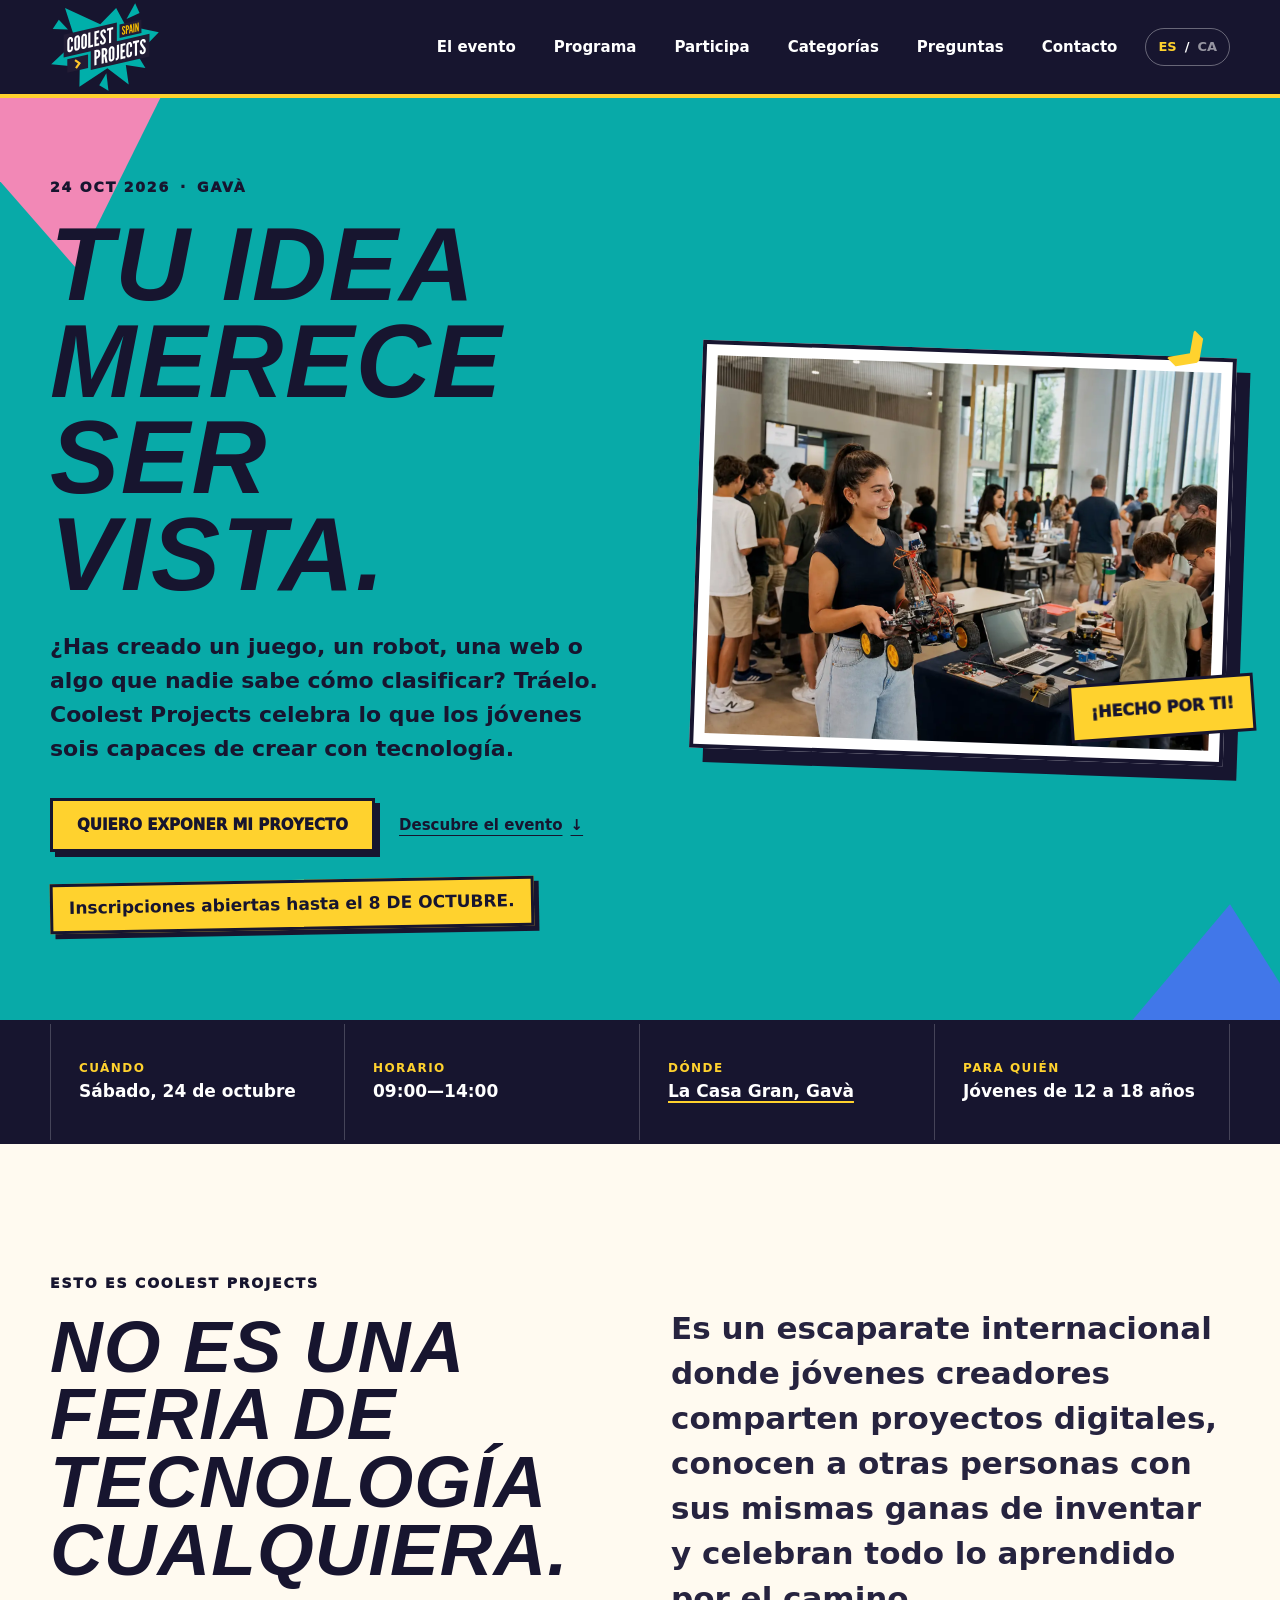
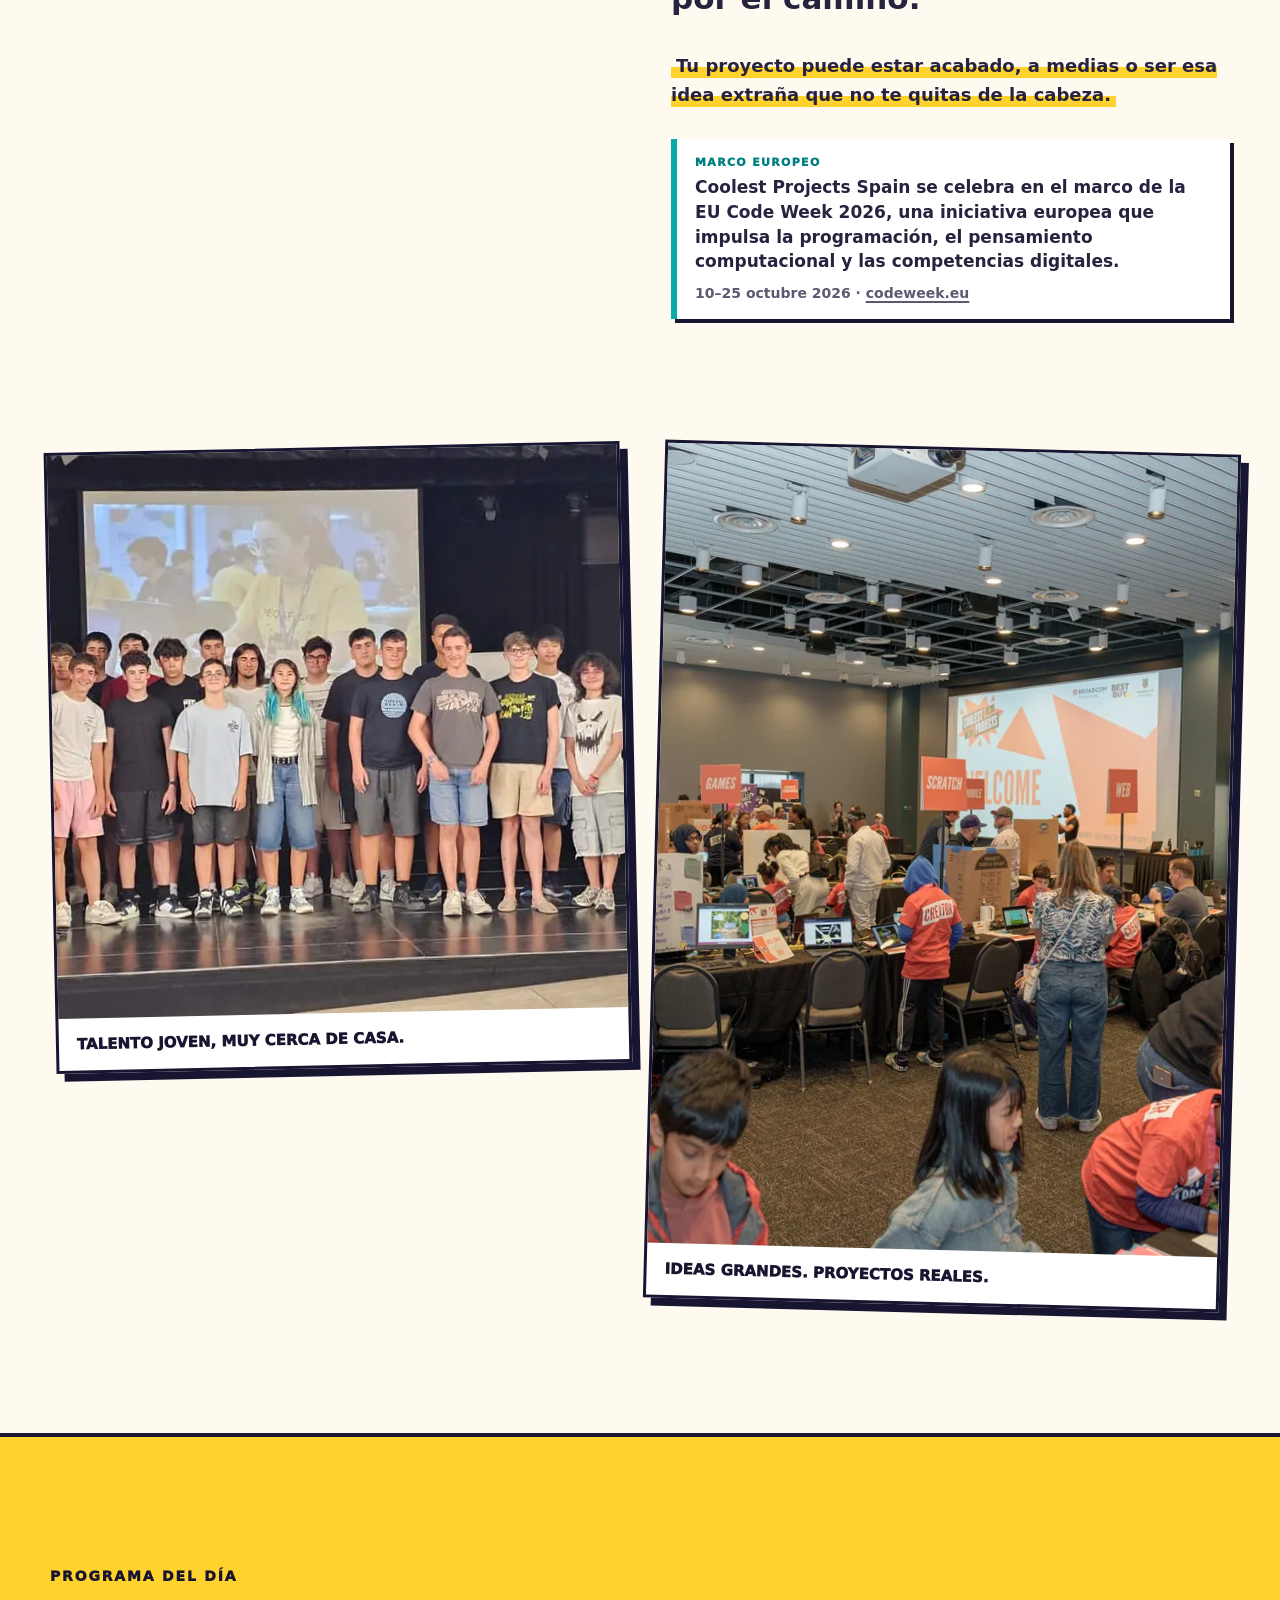
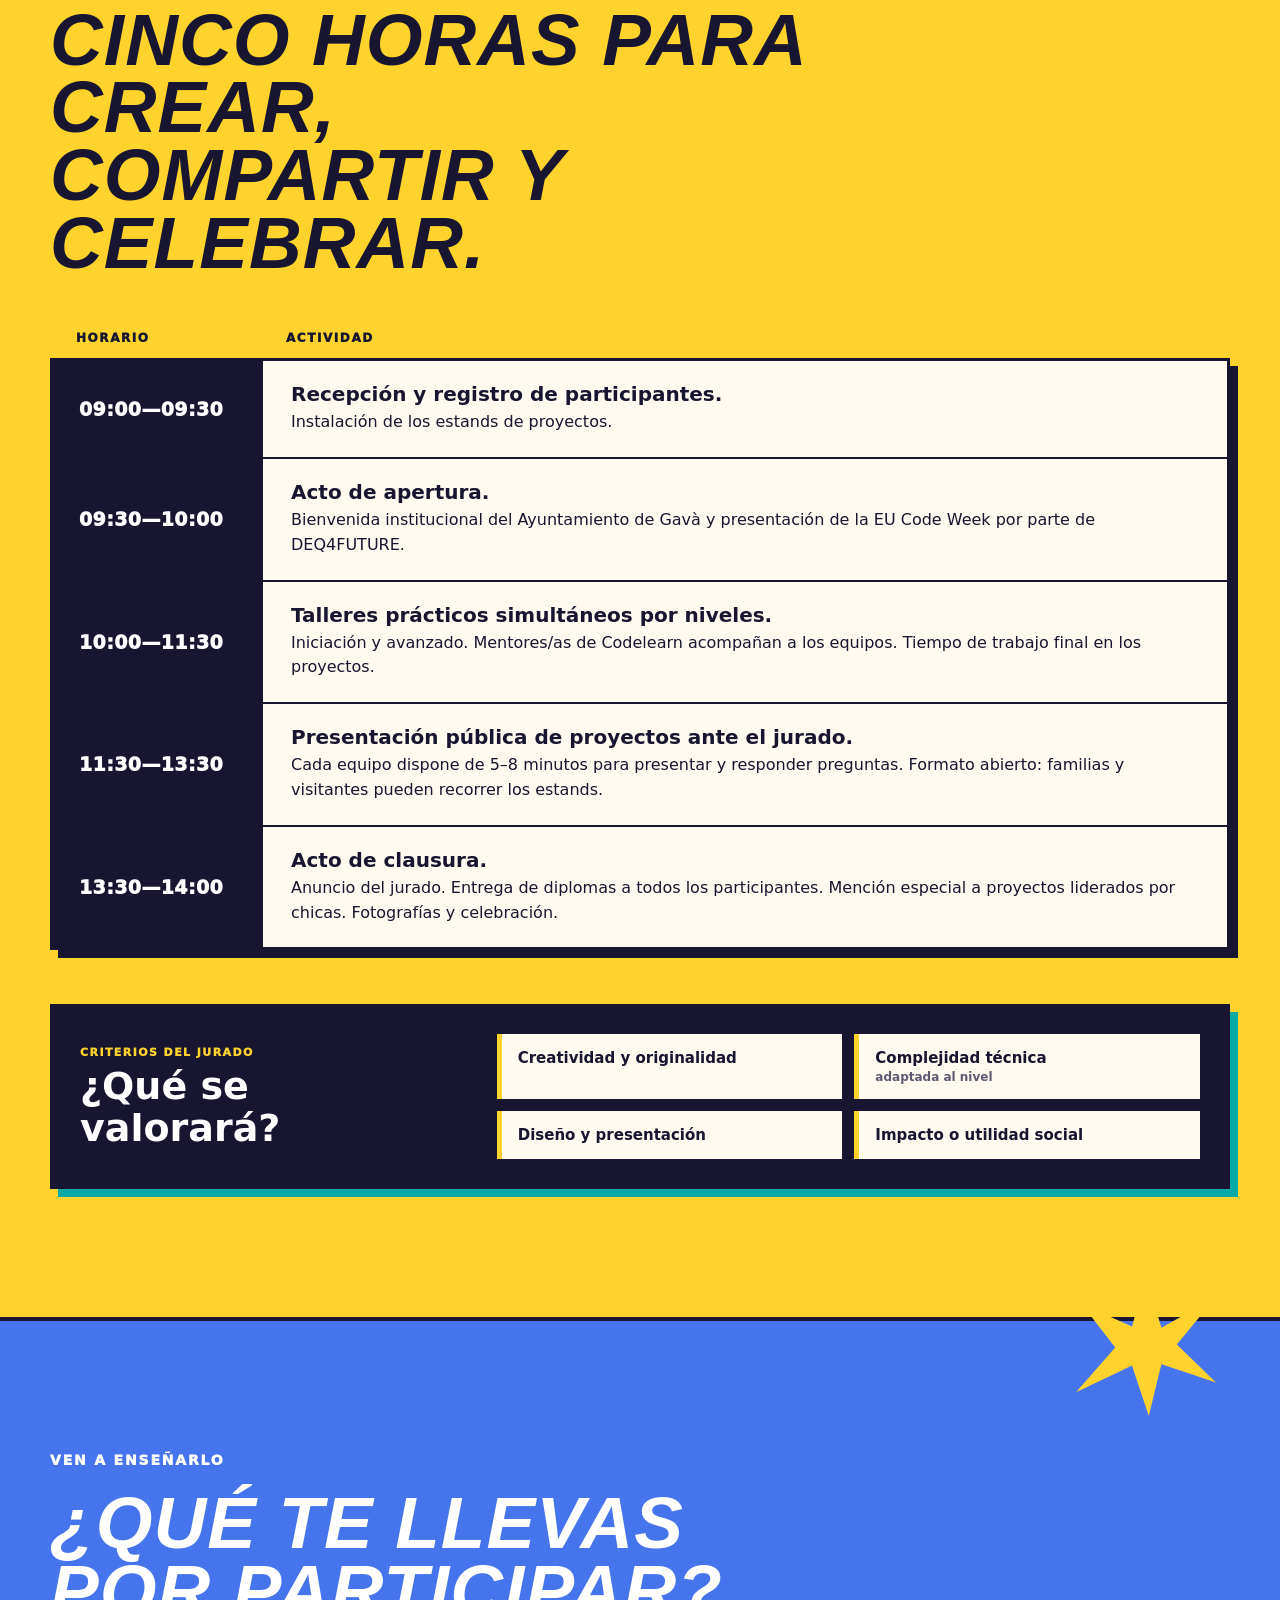
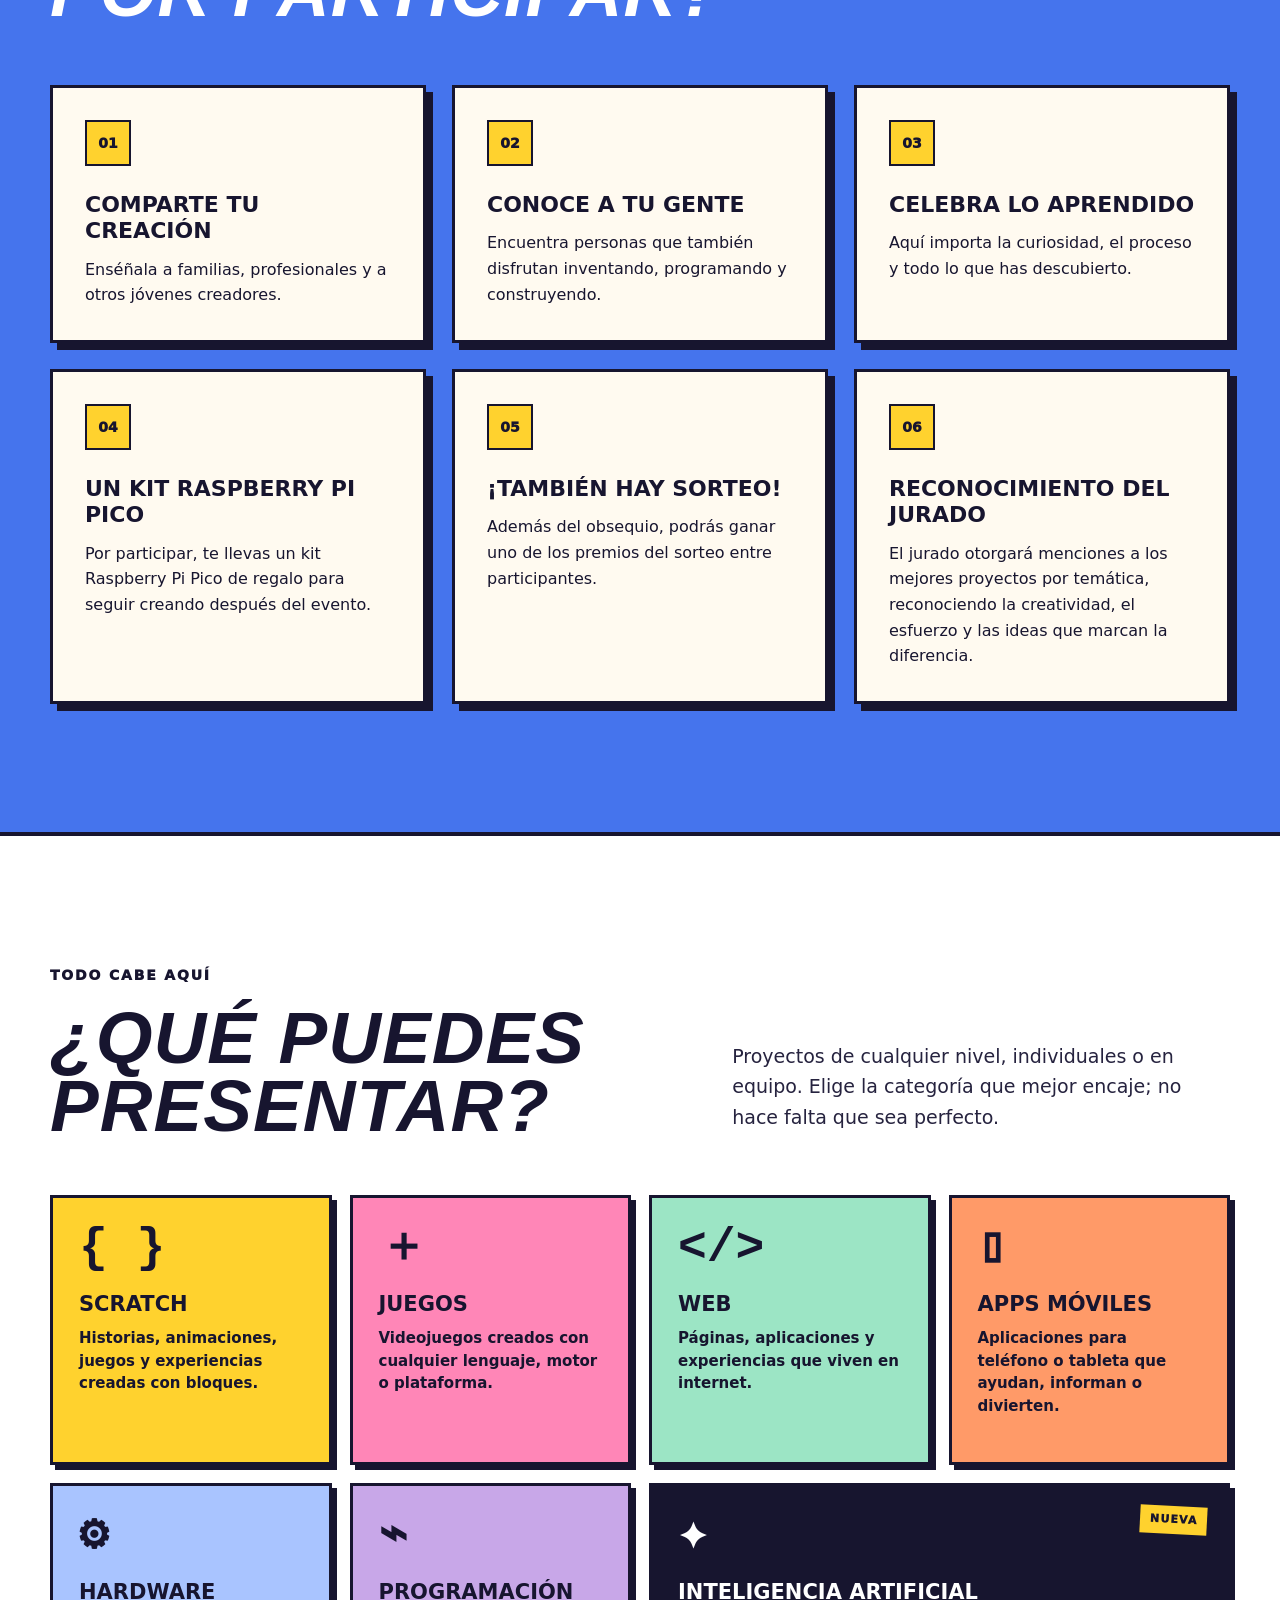
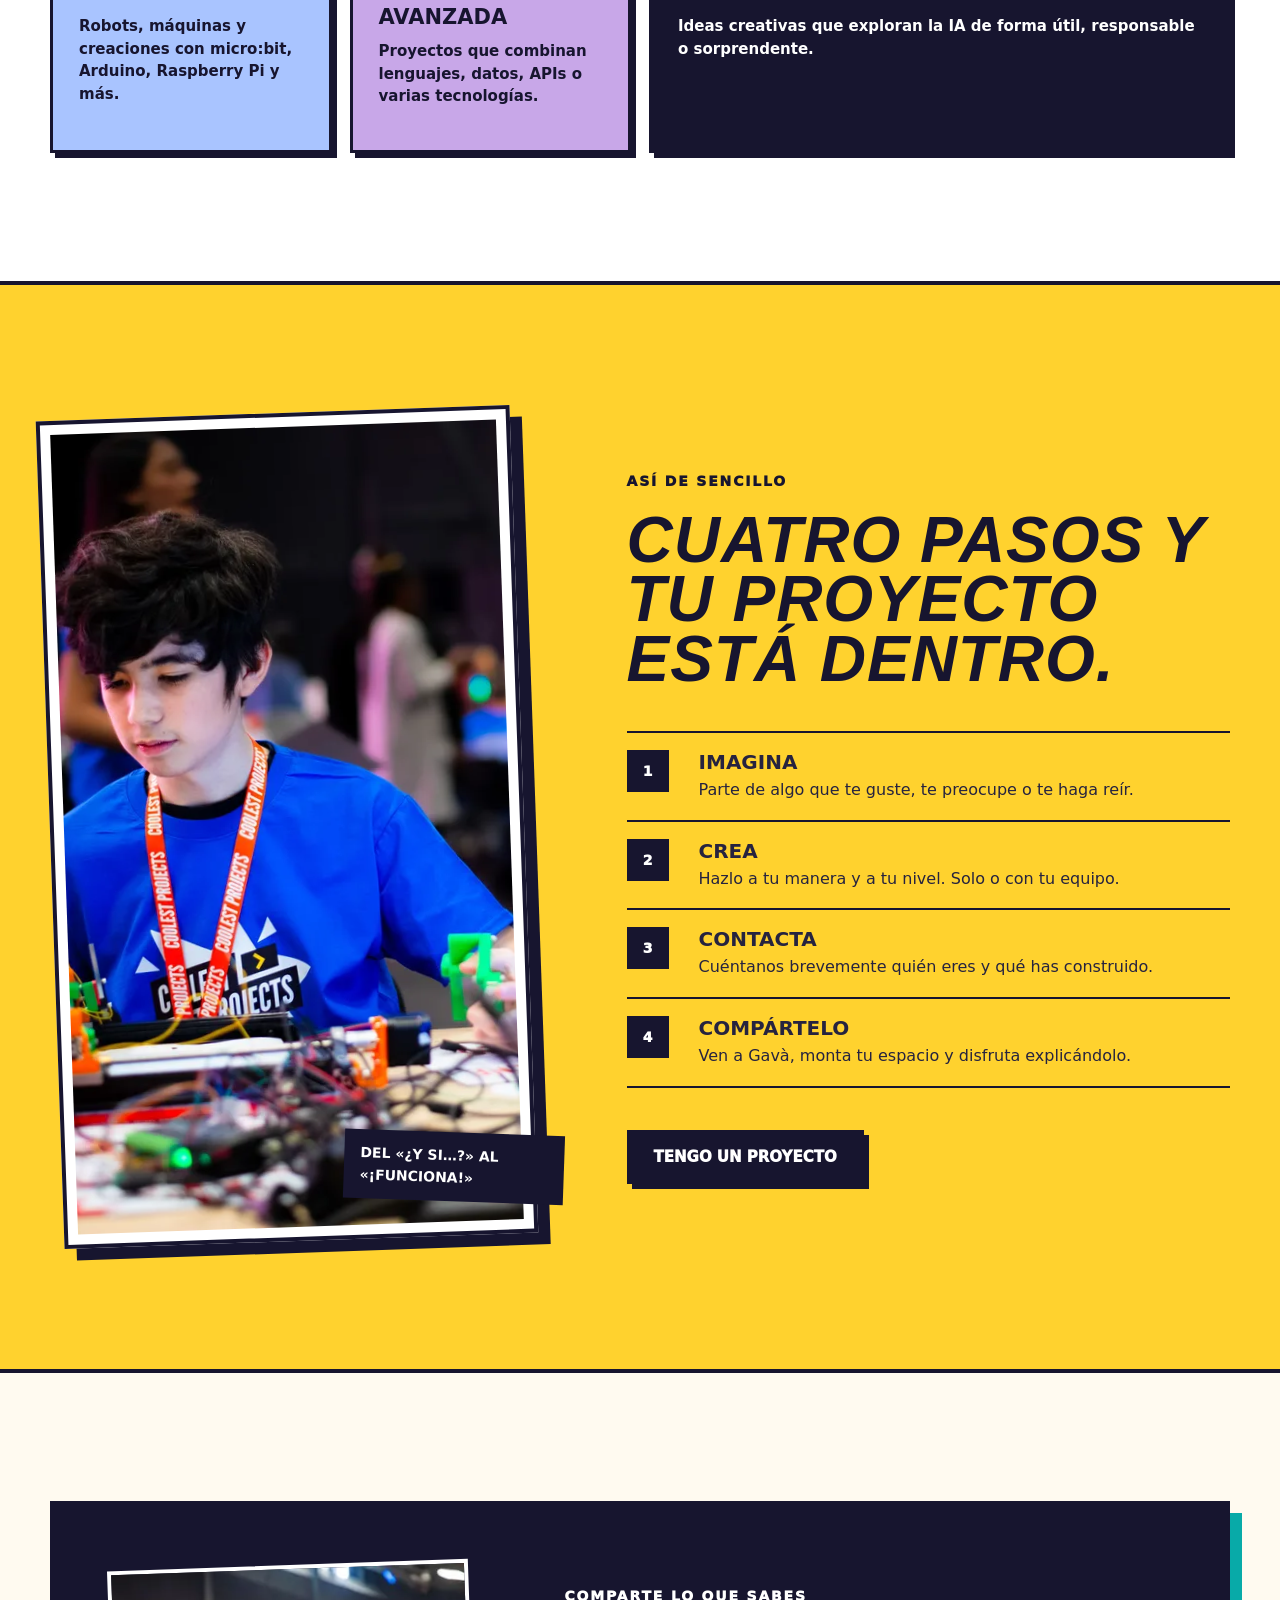
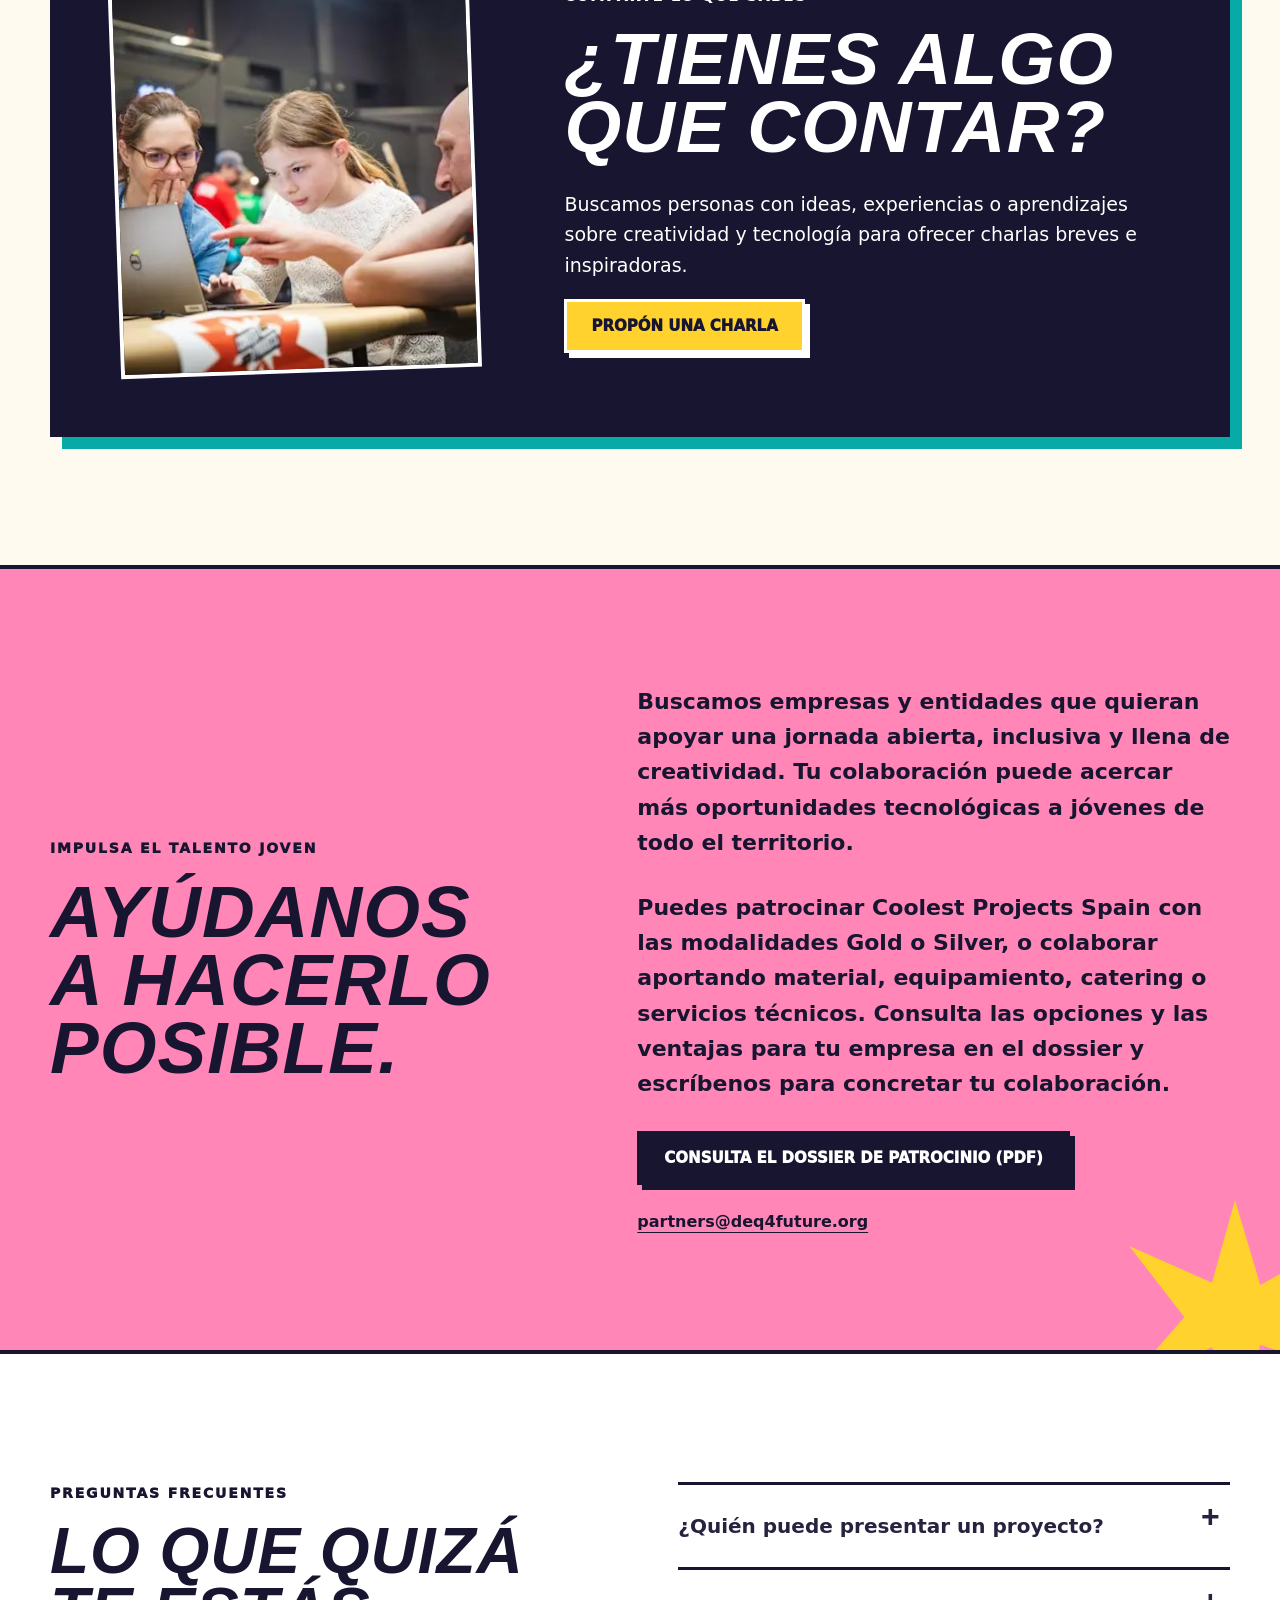
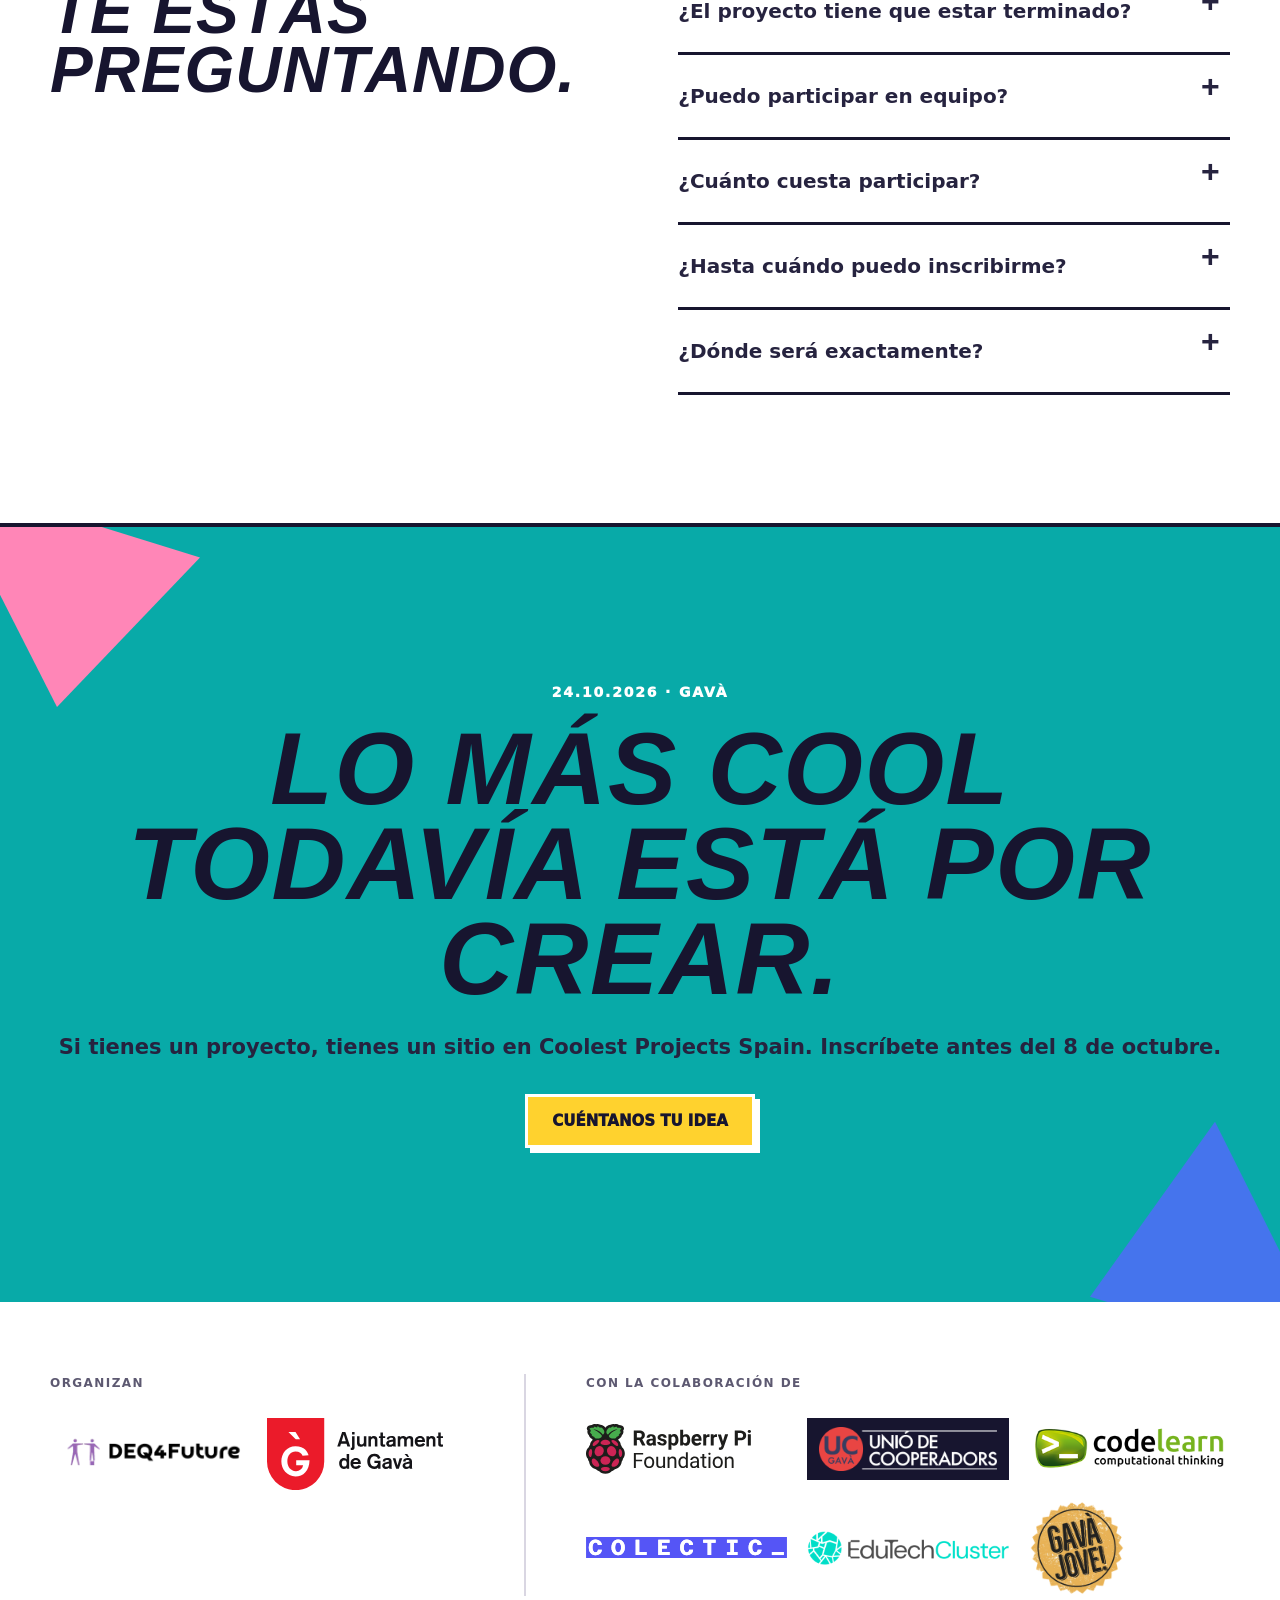
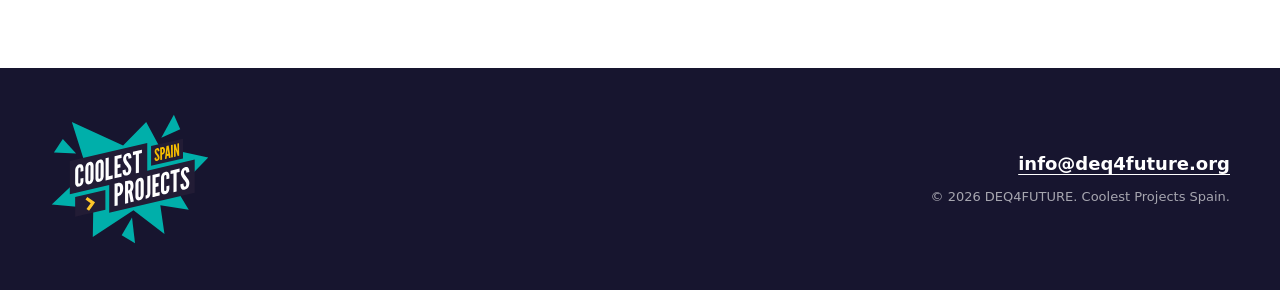
==== commit 062b56b9: "Add final location" ====
--- a/index.html
+++ b/index.html
@@ -36,7 +36,7 @@
     <meta property="og:url" content="https://coolestprojectsspain.org/">
     <title>Coolest Projects Spain 2026 · Gavà</title>
     <link rel="icon" href="assets/favicon.svg?v=20260830-1" type="image/svg+xml">
-    <link rel="stylesheet" href="styles.css?v=20261001-2">
+    <link rel="stylesheet" href="styles.css?v=20261001-3">
     <script type="application/ld+json">
       {
         "@context": "https://schema.org",
@@ -49,9 +49,11 @@
         "eventStatus": "https://schema.org/EventScheduled",
         "location": {
           "@type": "Place",
-          "name": "Gavà",
+          "name": "La Casa Gran - Espai Jove",
           "address": {
             "@type": "PostalAddress",
+            "streetAddress": "Carrer Major, 37",
+            "postalCode": "08850",
             "addressLocality": "Gavà",
             "addressRegion": "Barcelona",
             "addressCountry": "ES"
@@ -152,7 +154,7 @@
             </p>
             <p>
               <span class="fact-label" data-i18n="factWhere">Dónde</span>
-              <strong>Gavà, Barcelona</strong>
+              <strong><a href="https://maps.app.goo.gl/pivqejU3ZuPwVx19A" target="_blank">La Casa Gran, Gavà</a></strong>
             </p>
             <p>
               <span class="fact-label" data-i18n="factFor">Para quién</span>
@@ -516,7 +518,7 @@
             </details>
             <details>
               <summary data-i18n="faqFiveQuestion">¿Dónde será exactamente?</summary>
-              <p data-i18n="faqFiveAnswer">En Gavà, Barcelona. Publicaremos el espacio concreto y la información de acceso muy pronto.</p>
+              <p data-i18n="faqFiveAnswer">En La Casa Gran, el Espai Jove de Gavà: Carrer Major, 37, 08850 Gavà (Barcelona). <a href="https://maps.app.goo.gl/pivqejU3ZuPwVx19A" target="_blank">Ver en Google Maps</a>.</p>
             </details>
           </div>
         </div>
--- a/styles.css
+++ b/styles.css
@@ -422,6 +422,14 @@
   font-size: 17px;
 }
 
+.event-facts a {
+  color: inherit;
+  text-decoration: underline;
+  text-decoration-color: var(--yellow);
+  text-decoration-thickness: 2px;
+  text-underline-offset: 4px;
+}
+
 .section {
   padding-block: clamp(80px, 10vw, 140px);
 }
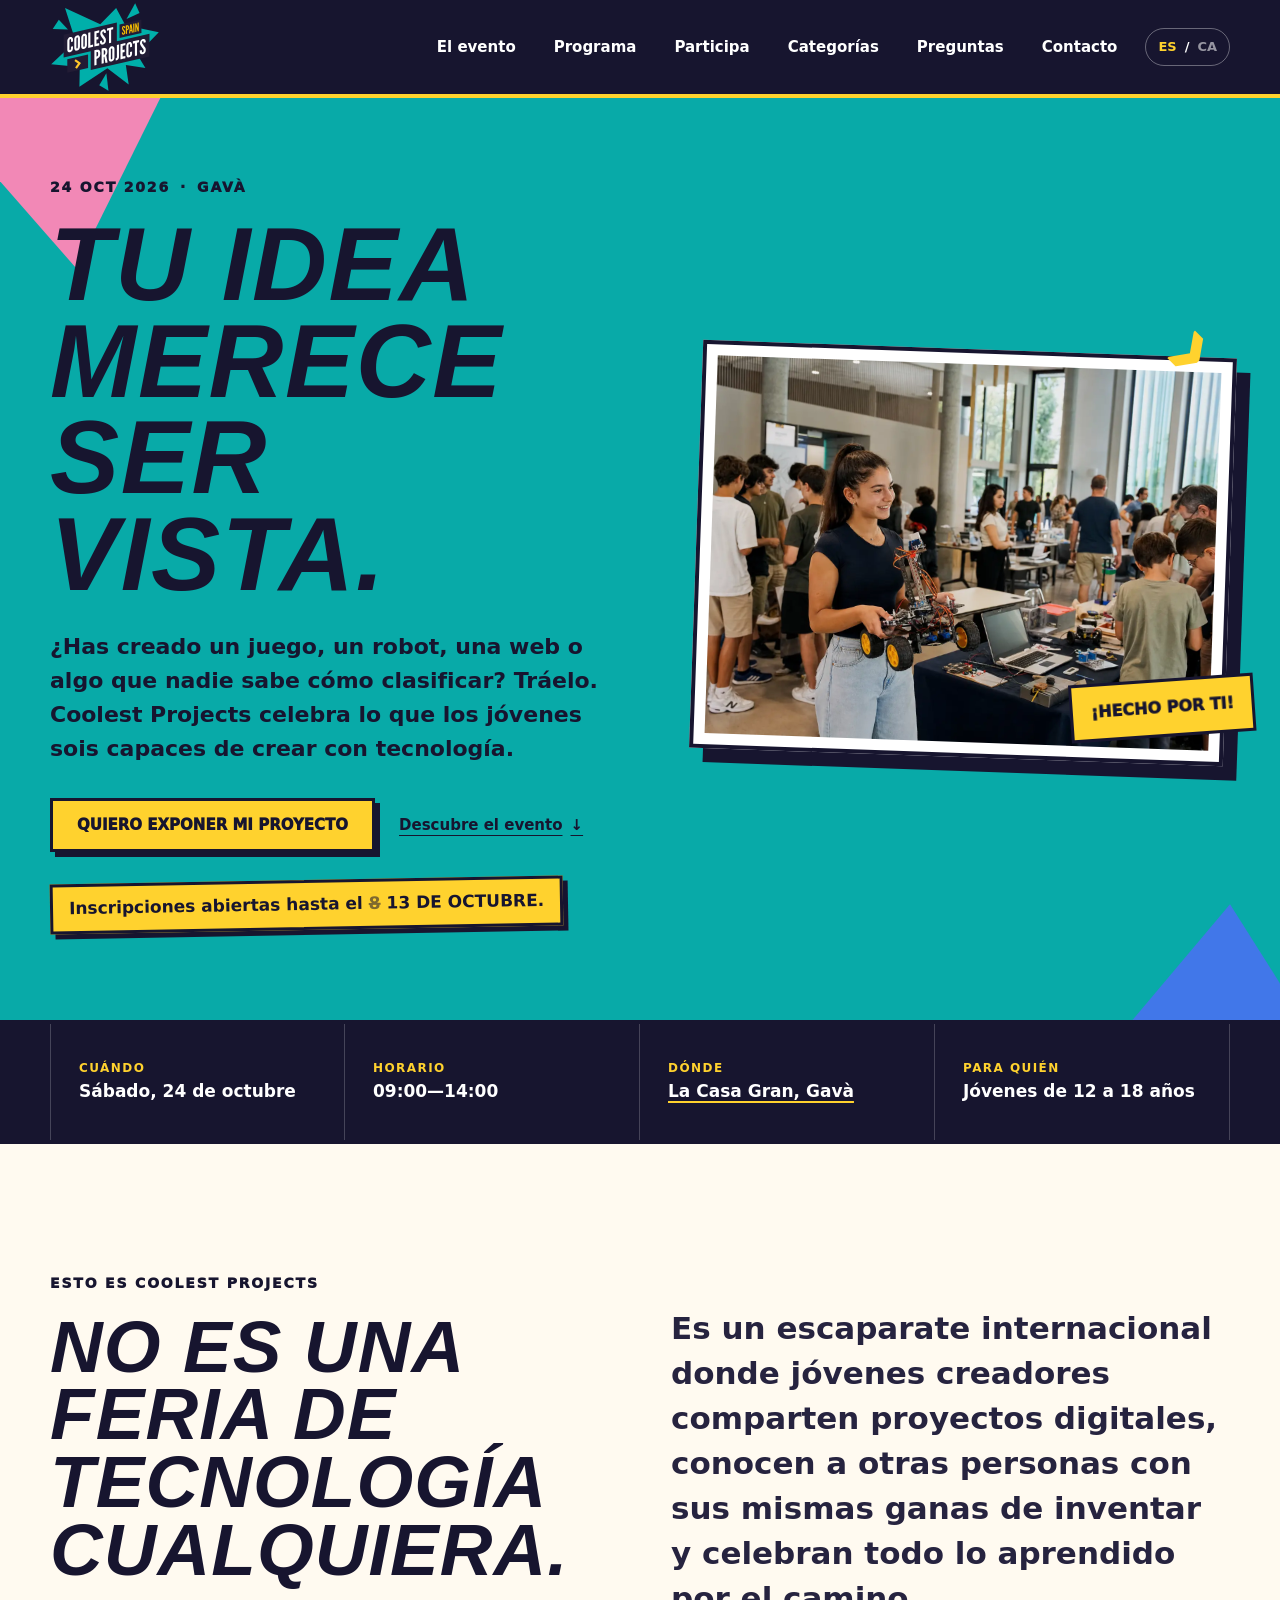
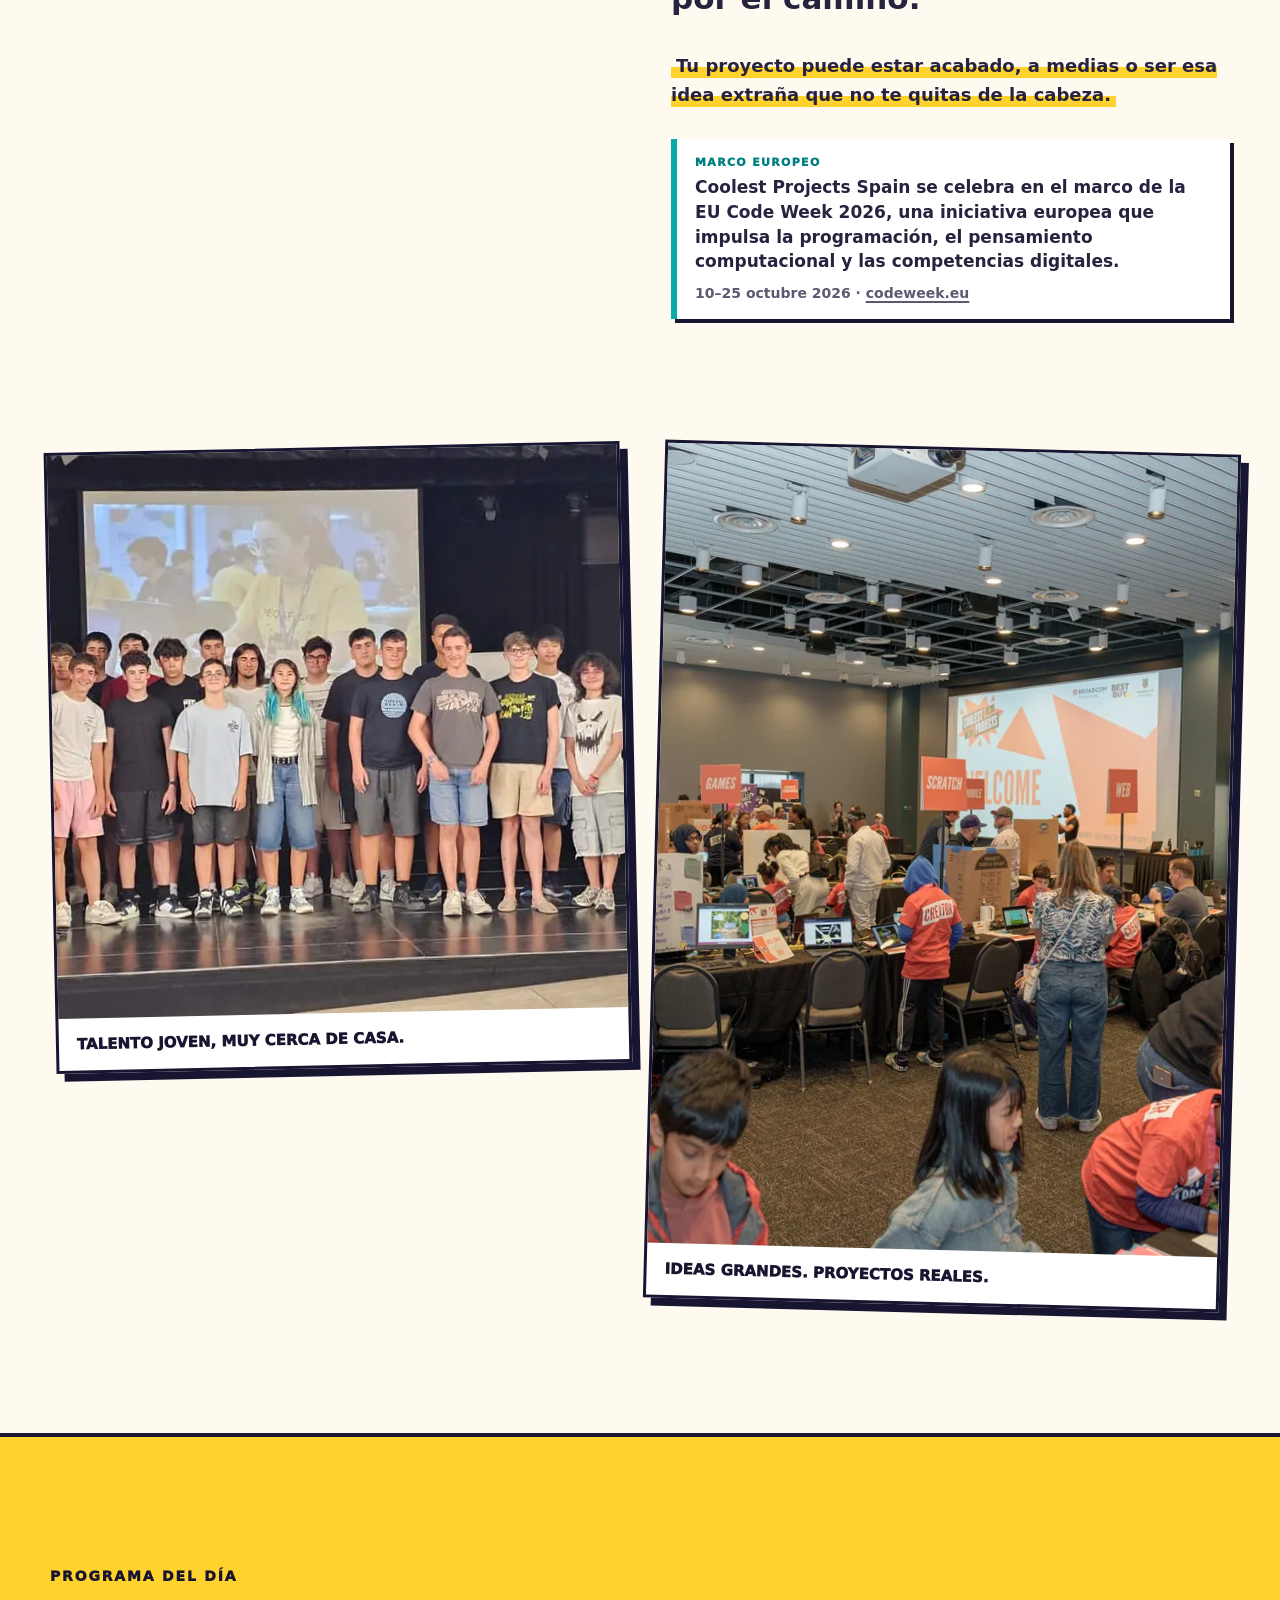
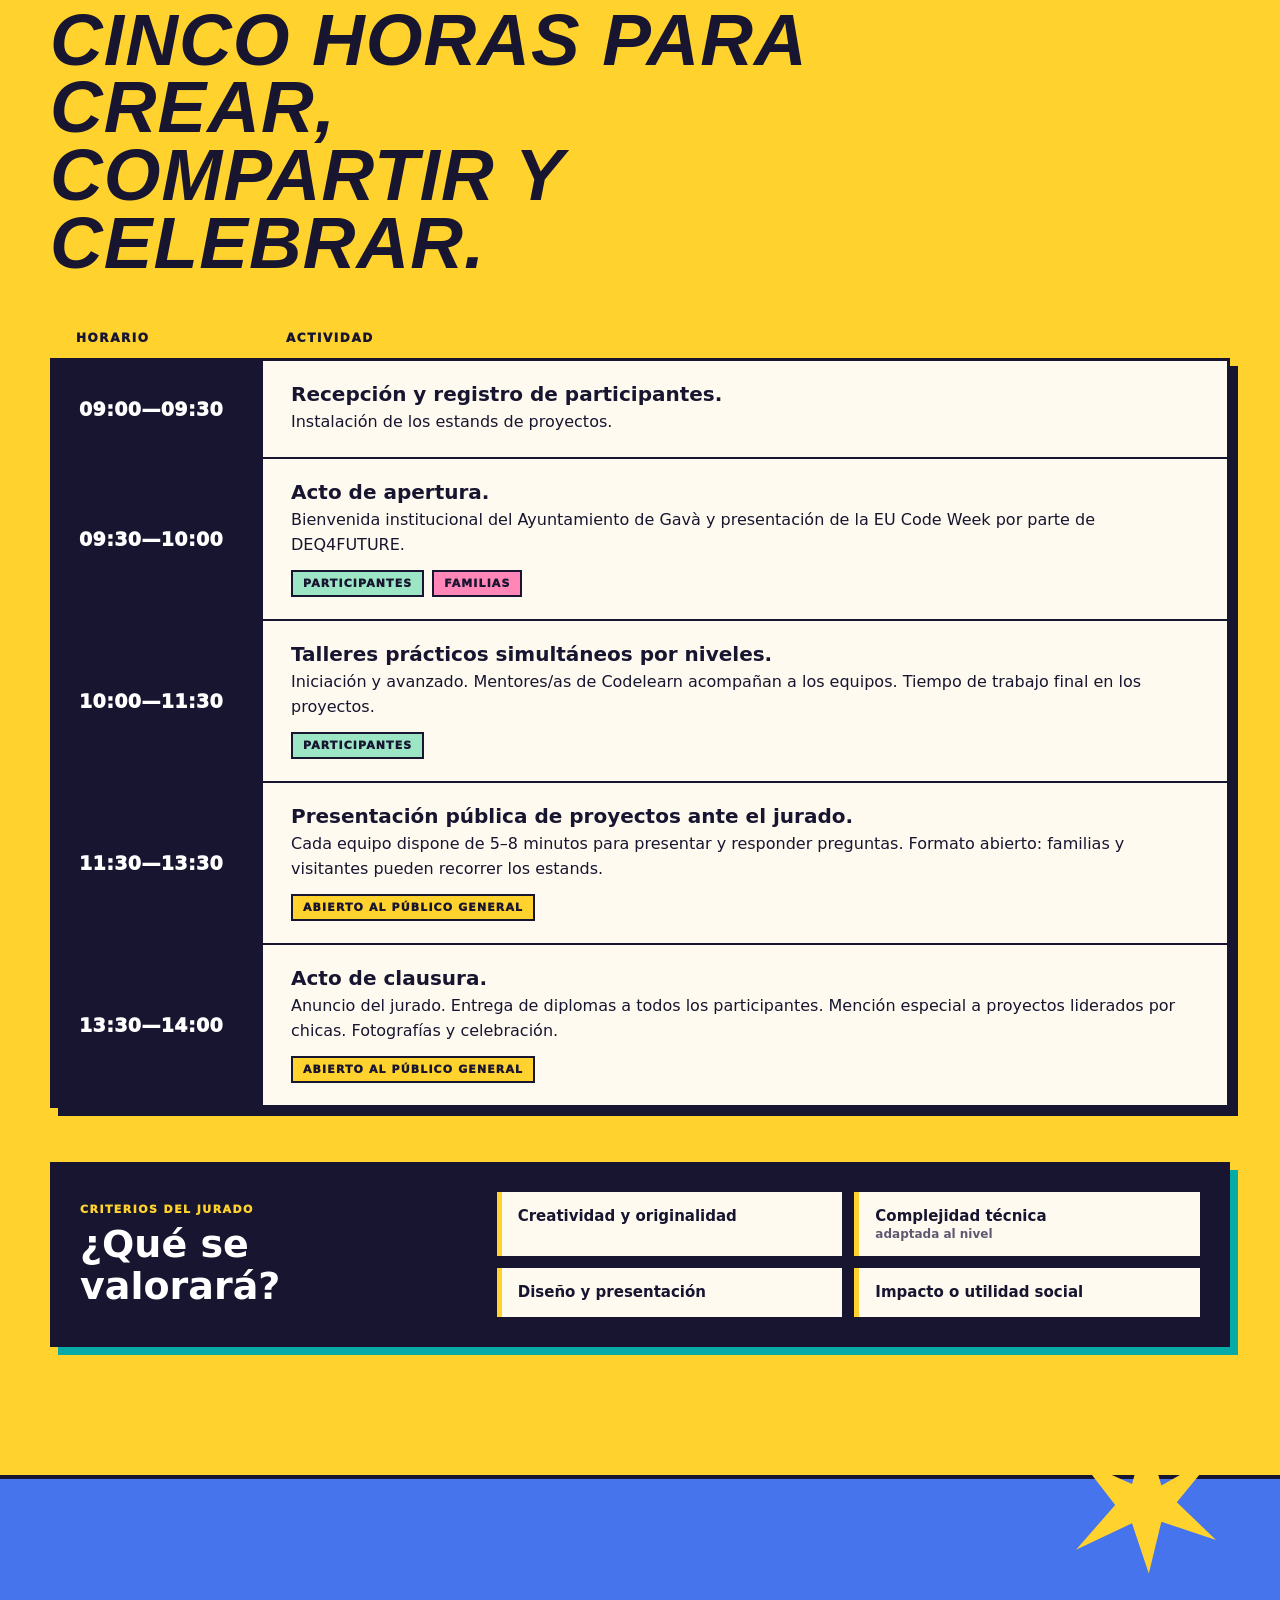
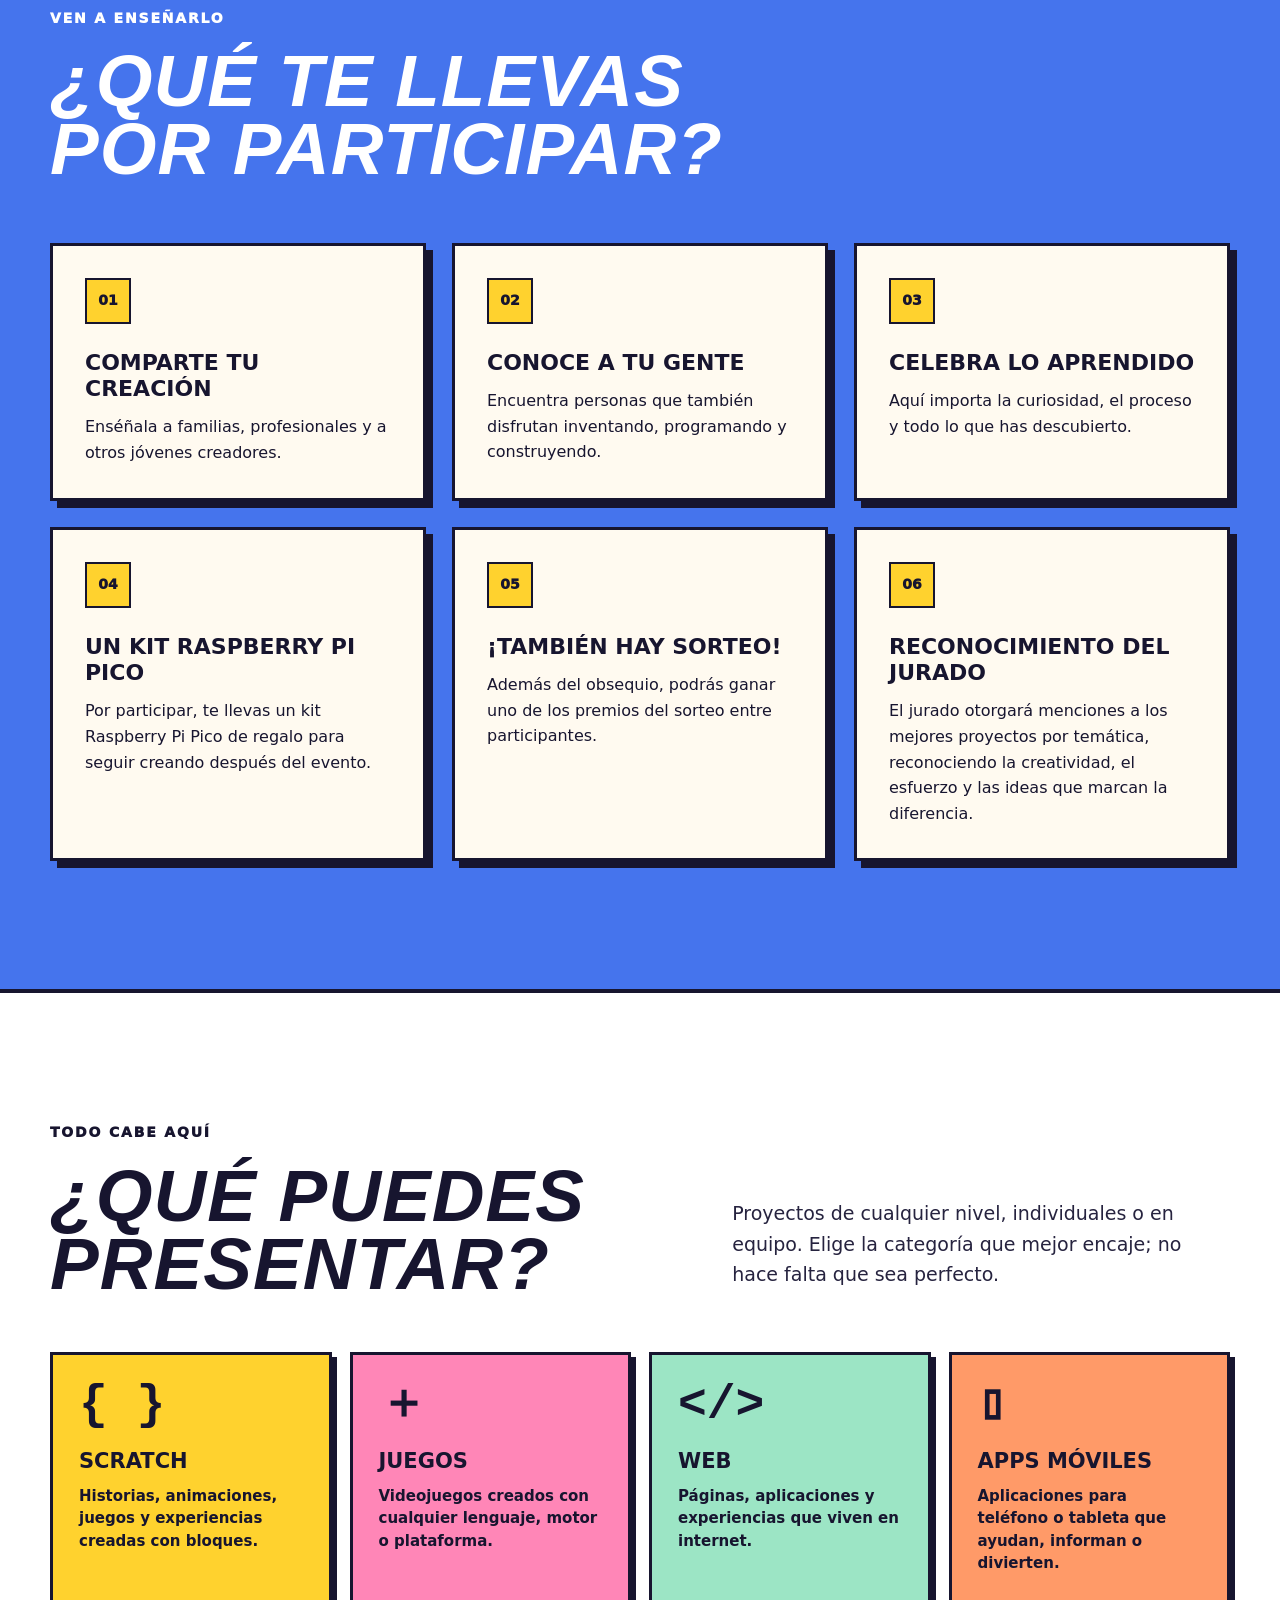
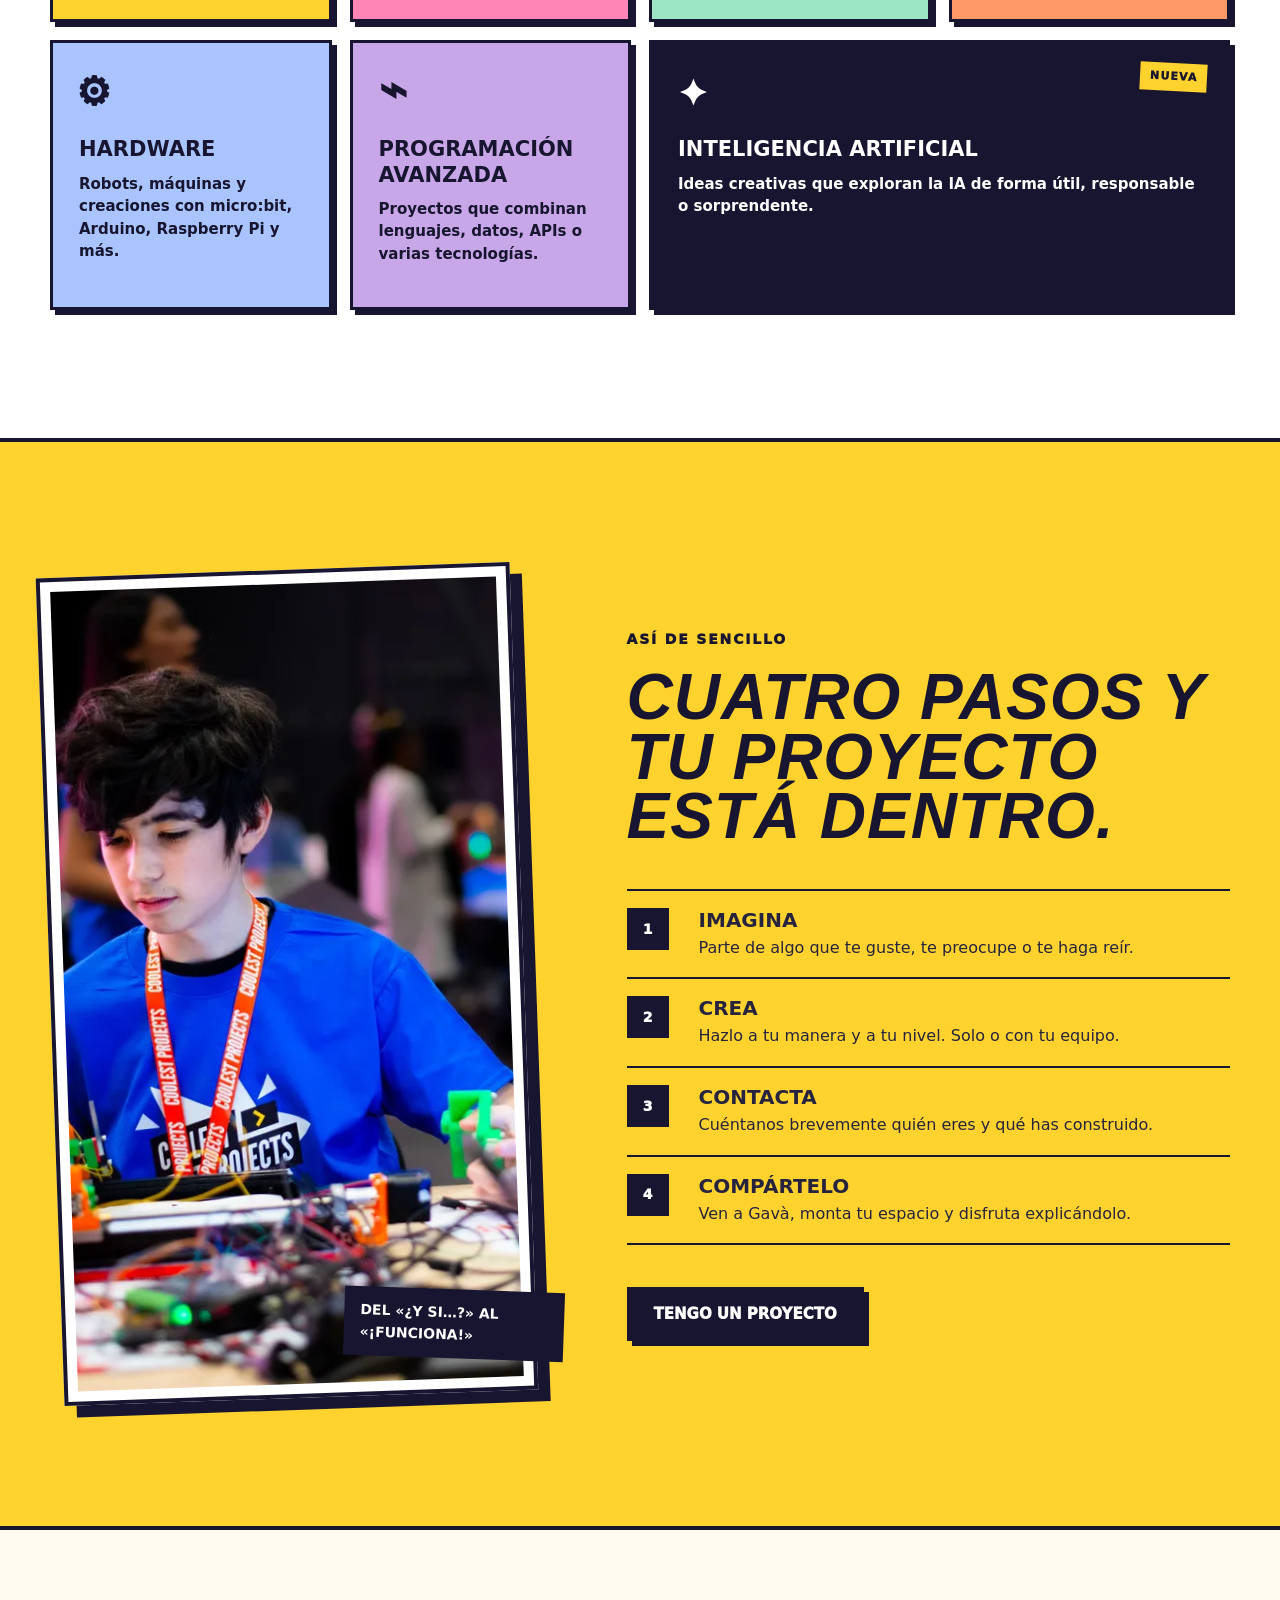
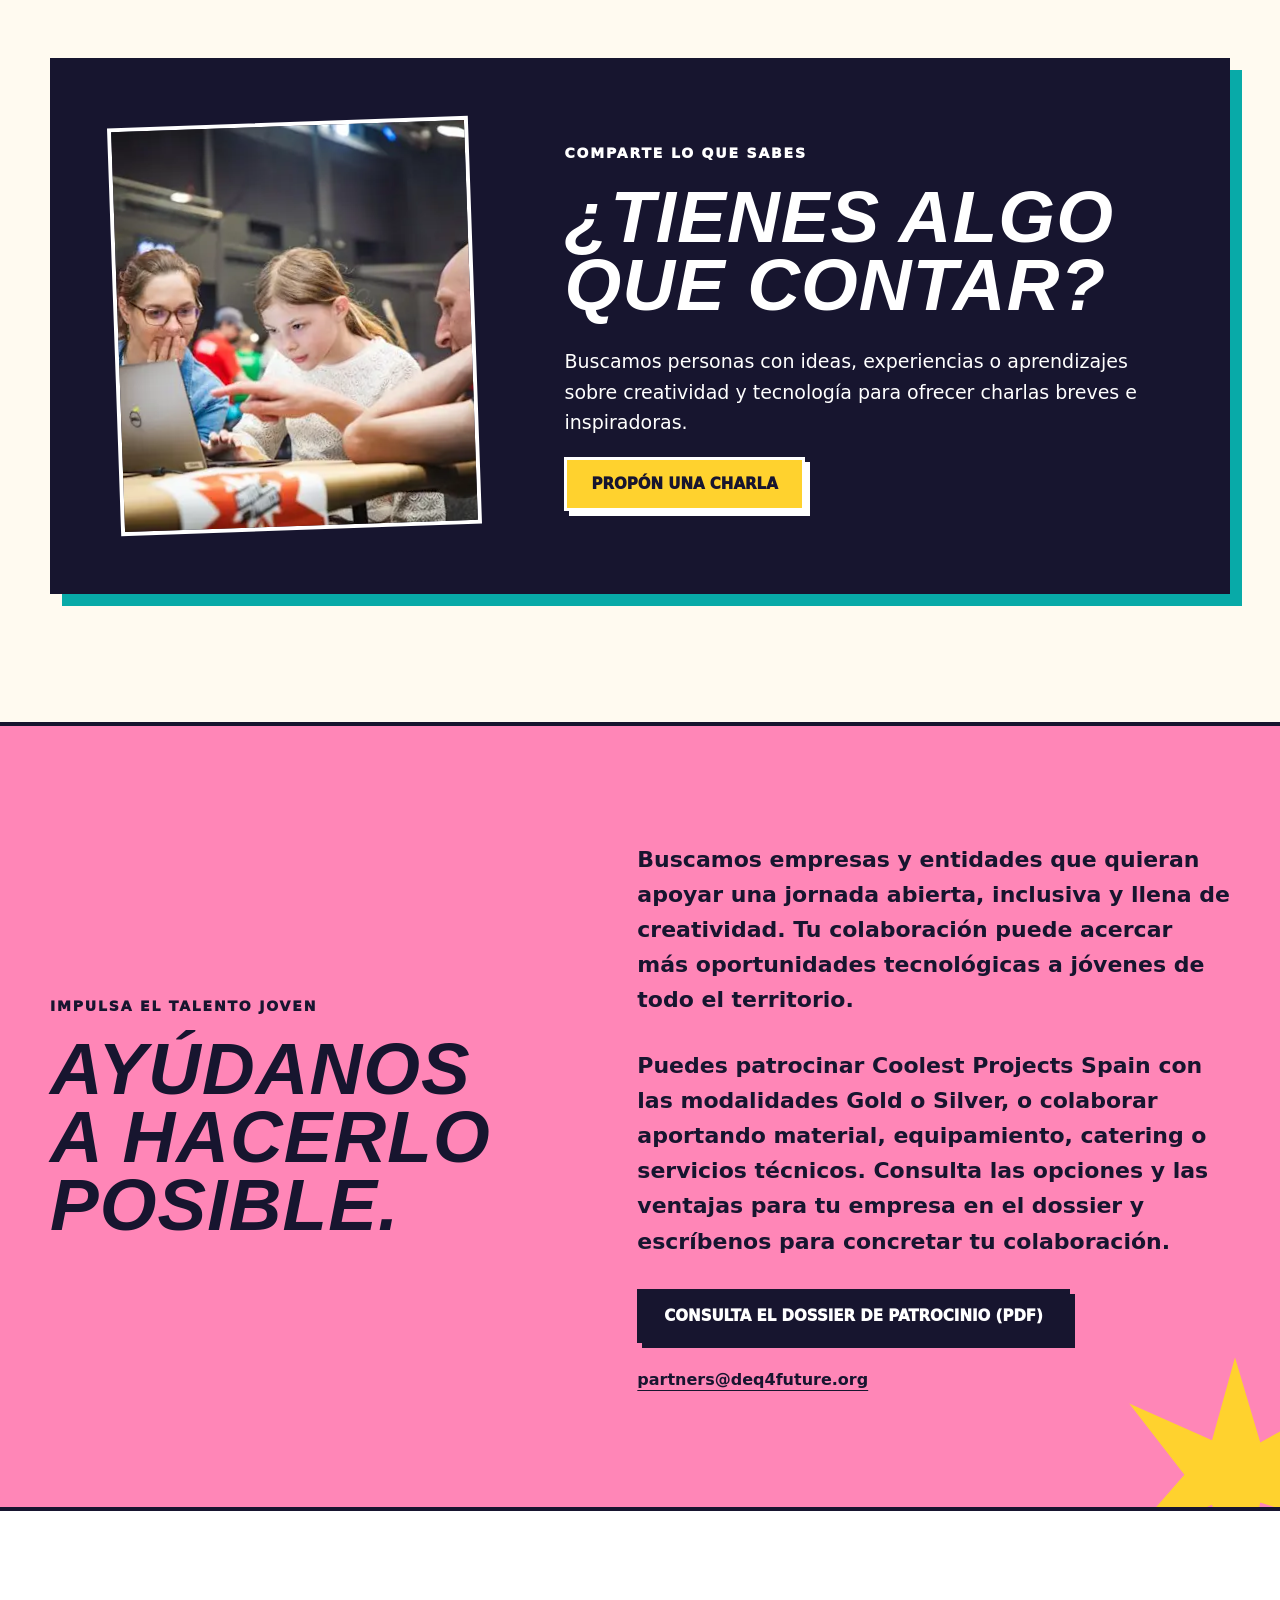
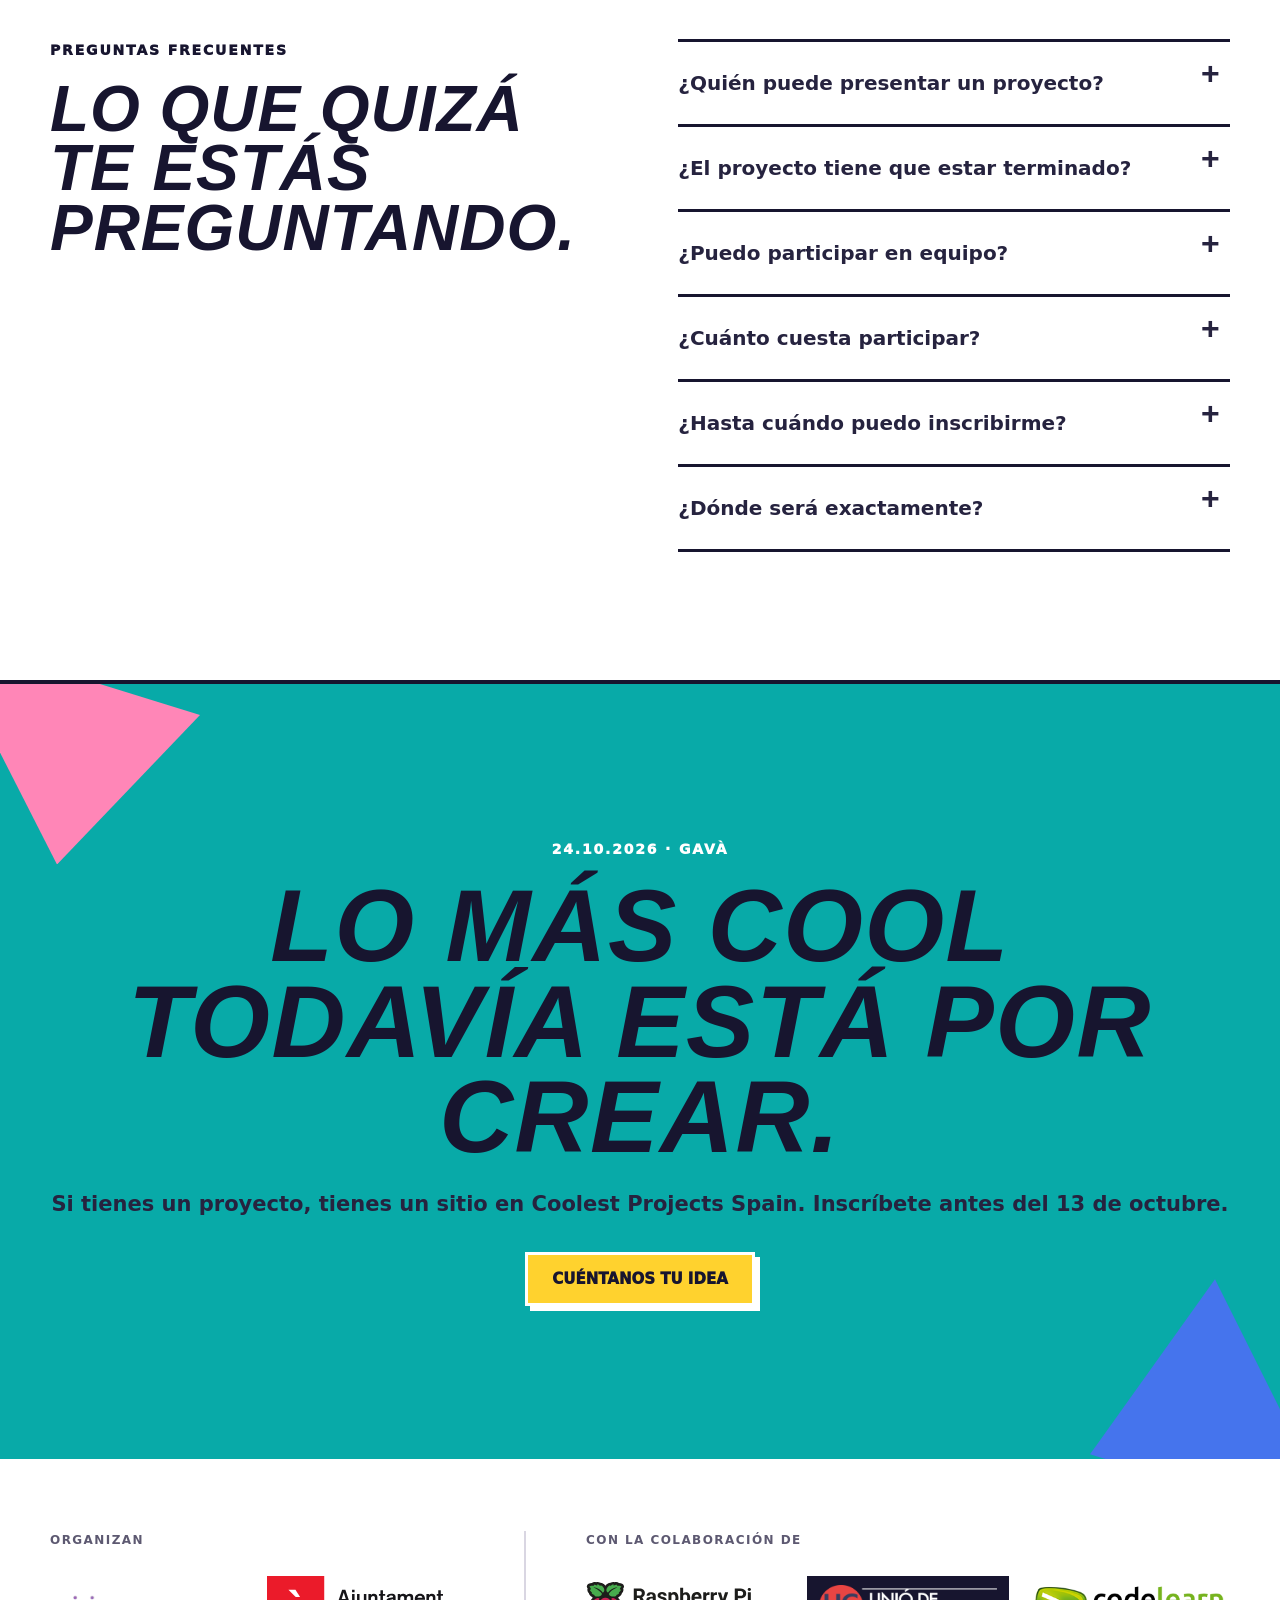
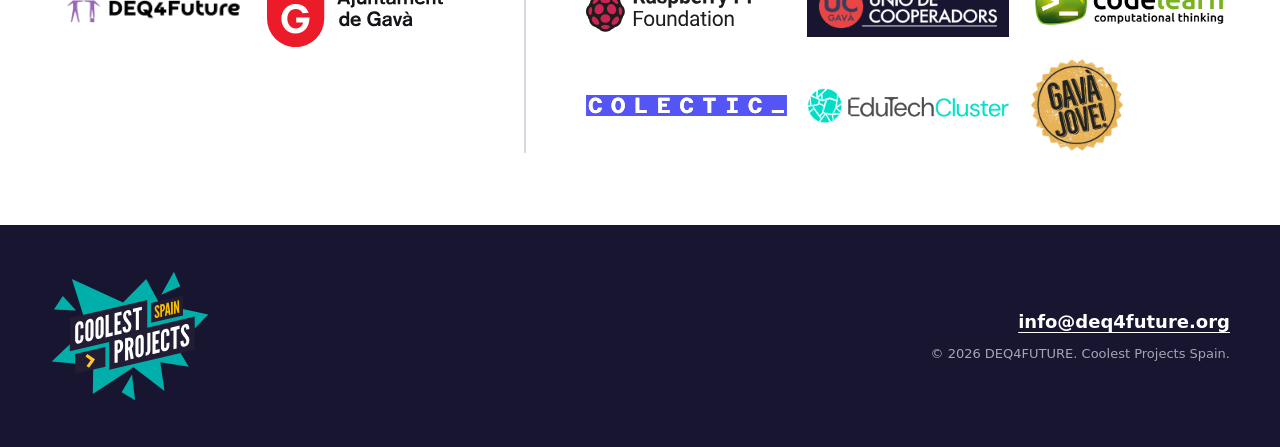
==== commit 8c302c6c: "Add clarification tags in the schedule and extend registration until 13" ====
--- a/index.html
+++ b/index.html
@@ -123,7 +123,7 @@
               </a>
             </div>
             <p class="deadline-note" data-i18n="deadlineNote">
-              Inscripciones abiertas hasta el <strong>8 de octubre</strong>.
+              Inscripciones abiertas hasta el <strong><del>8</del> <ins>13</ins> de octubre</strong>.
             </p>
           </div>
 
@@ -244,6 +244,10 @@
               <div>
                 <h3>Acto de apertura.</h3>
                 <p>Bienvenida institucional del Ayuntamiento de Gavà y presentación de la EU Code Week por parte de DEQ4FUTURE.</p>
+                <ul class="program-audience" aria-label="Dirigido a">
+                  <li class="audience-participants">Participantes</li>
+                  <li class="audience-families">Familias</li>
+                </ul>
               </div>
             </li>
             <li class="program-item">
@@ -251,6 +255,9 @@
               <div>
                 <h3>Talleres prácticos simultáneos por niveles.</h3>
                 <p>Iniciación y avanzado. Mentores/as de Codelearn acompañan a los equipos. Tiempo de trabajo final en los proyectos.</p>
+                <ul class="program-audience" aria-label="Dirigido a">
+                  <li class="audience-participants">Participantes</li>
+                </ul>
               </div>
             </li>
             <li class="program-item">
@@ -258,6 +265,9 @@
               <div>
                 <h3>Presentación pública de proyectos ante el jurado.</h3>
                 <p>Cada equipo dispone de 5–8 minutos para presentar y responder preguntas. Formato abierto: familias y visitantes pueden recorrer los estands.</p>
+                <ul class="program-audience" aria-label="Dirigido a">
+                  <li class="audience-public">Abierto al público general</li>
+                </ul>
               </div>
             </li>
             <li class="program-item">
@@ -265,6 +275,9 @@
               <div>
                 <h3>Acto de clausura.</h3>
                 <p>Anuncio del jurado. Entrega de diplomas a todos los participantes. Mención especial a proyectos liderados por chicas. Fotografías y celebración.</p>
+                <ul class="program-audience" aria-label="Dirigido a">
+                  <li class="audience-public">Abierto al público general</li>
+                </ul>
               </div>
             </li>
           </ol>
@@ -514,7 +527,7 @@
             </details>
             <details>
               <summary data-i18n="faqDeadlineQuestion">¿Hasta cuándo puedo inscribirme?</summary>
-              <p data-i18n="faqDeadlineAnswer">Hasta el 8 de octubre de 2026. A partir de esa fecha cerramos las inscripciones para preparar los espacios de cada proyecto.</p>
+              <p data-i18n="faqDeadlineAnswer">Hasta el 13 de octubre de 2026. A partir de esa fecha cerramos las inscripciones para preparar los espacios de cada proyecto.</p>
             </details>
             <details>
               <summary data-i18n="faqFiveQuestion">¿Dónde será exactamente?</summary>
@@ -528,7 +541,7 @@
         <div class="shell final-cta-inner">
           <p class="section-kicker section-kicker-light" data-i18n="finalKicker">24.10.2026 · Gavà</p>
           <h2 data-i18n="finalTitle">Lo más cool<br>todavía está por crear.</h2>
-          <p data-i18n="finalText">Si tienes un proyecto, tienes un sitio en Coolest Projects Spain. Inscríbete antes del 8 de octubre.</p>
+          <p data-i18n="finalText">Si tienes un proyecto, tienes un sitio en Coolest Projects Spain. Inscríbete antes del 13 de octubre.</p>
           <a class="button button-yellow" href="https://forms.gle/8PHqevWgiVuy11DM9" data-i18n="finalCta">
             Cuéntanos tu idea
           </a>
--- a/styles.css
+++ b/styles.css
@@ -262,6 +262,15 @@
   text-transform: uppercase;
 }
 
+.deadline-note del {
+  opacity: 0.55;
+  text-decoration-thickness: 2px;
+}
+
+.deadline-note ins {
+  text-decoration: none;
+}
+
 .button {
   display: inline-flex;
   min-height: 54px;
@@ -609,6 +618,38 @@
   line-height: 1.55;
 }
 
+.program-audience {
+  display: flex;
+  flex-wrap: wrap;
+  gap: 8px;
+  margin: 12px 0 0;
+  padding: 0;
+  list-style: none;
+}
+
+.program-audience li {
+  padding: 4px 10px;
+  color: var(--ink);
+  border: 2px solid var(--ink);
+  font-size: 11px;
+  font-weight: 950;
+  letter-spacing: 0.1em;
+  line-height: 1.4;
+  text-transform: uppercase;
+}
+
+.audience-participants {
+  background: var(--mint);
+}
+
+.audience-families {
+  background: var(--pink);
+}
+
+.audience-public {
+  background: var(--yellow);
+}
+
 .jury-criteria {
   display: grid;
   grid-template-columns: 0.7fr 1.3fr;
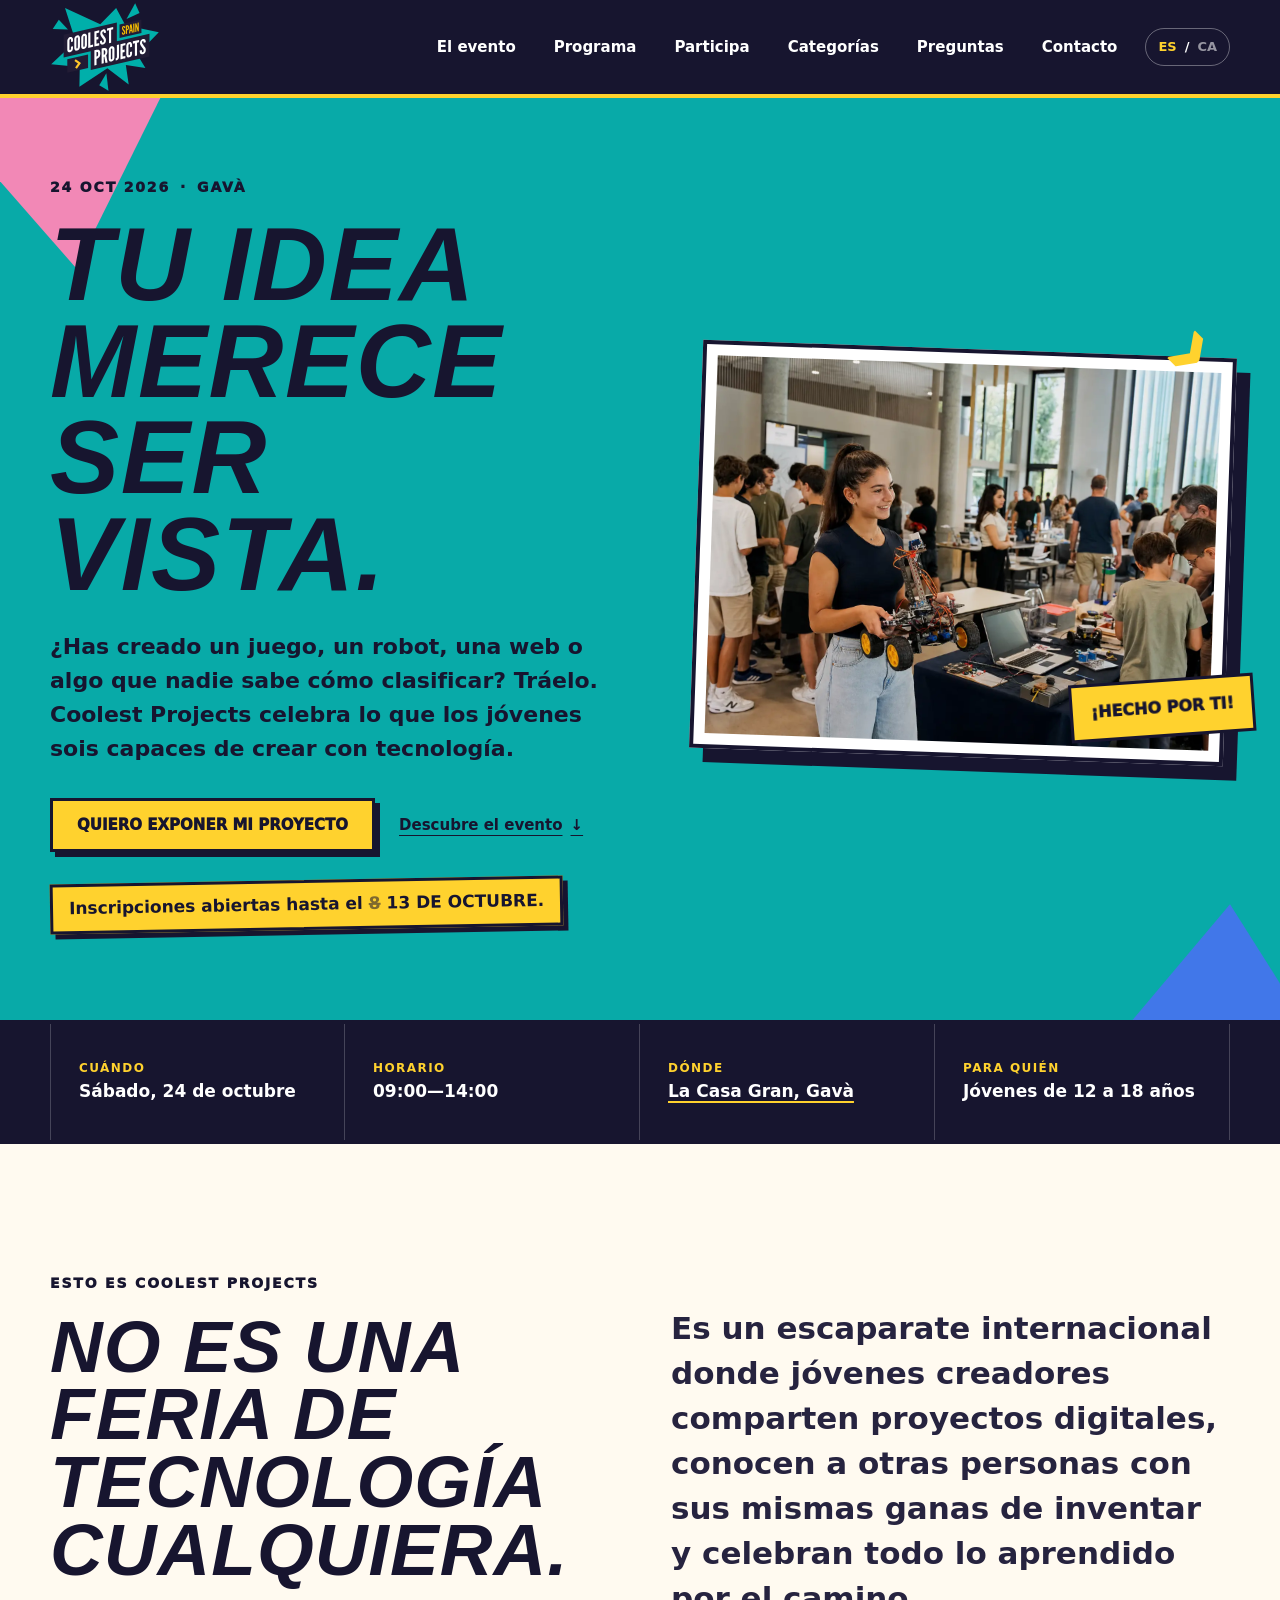
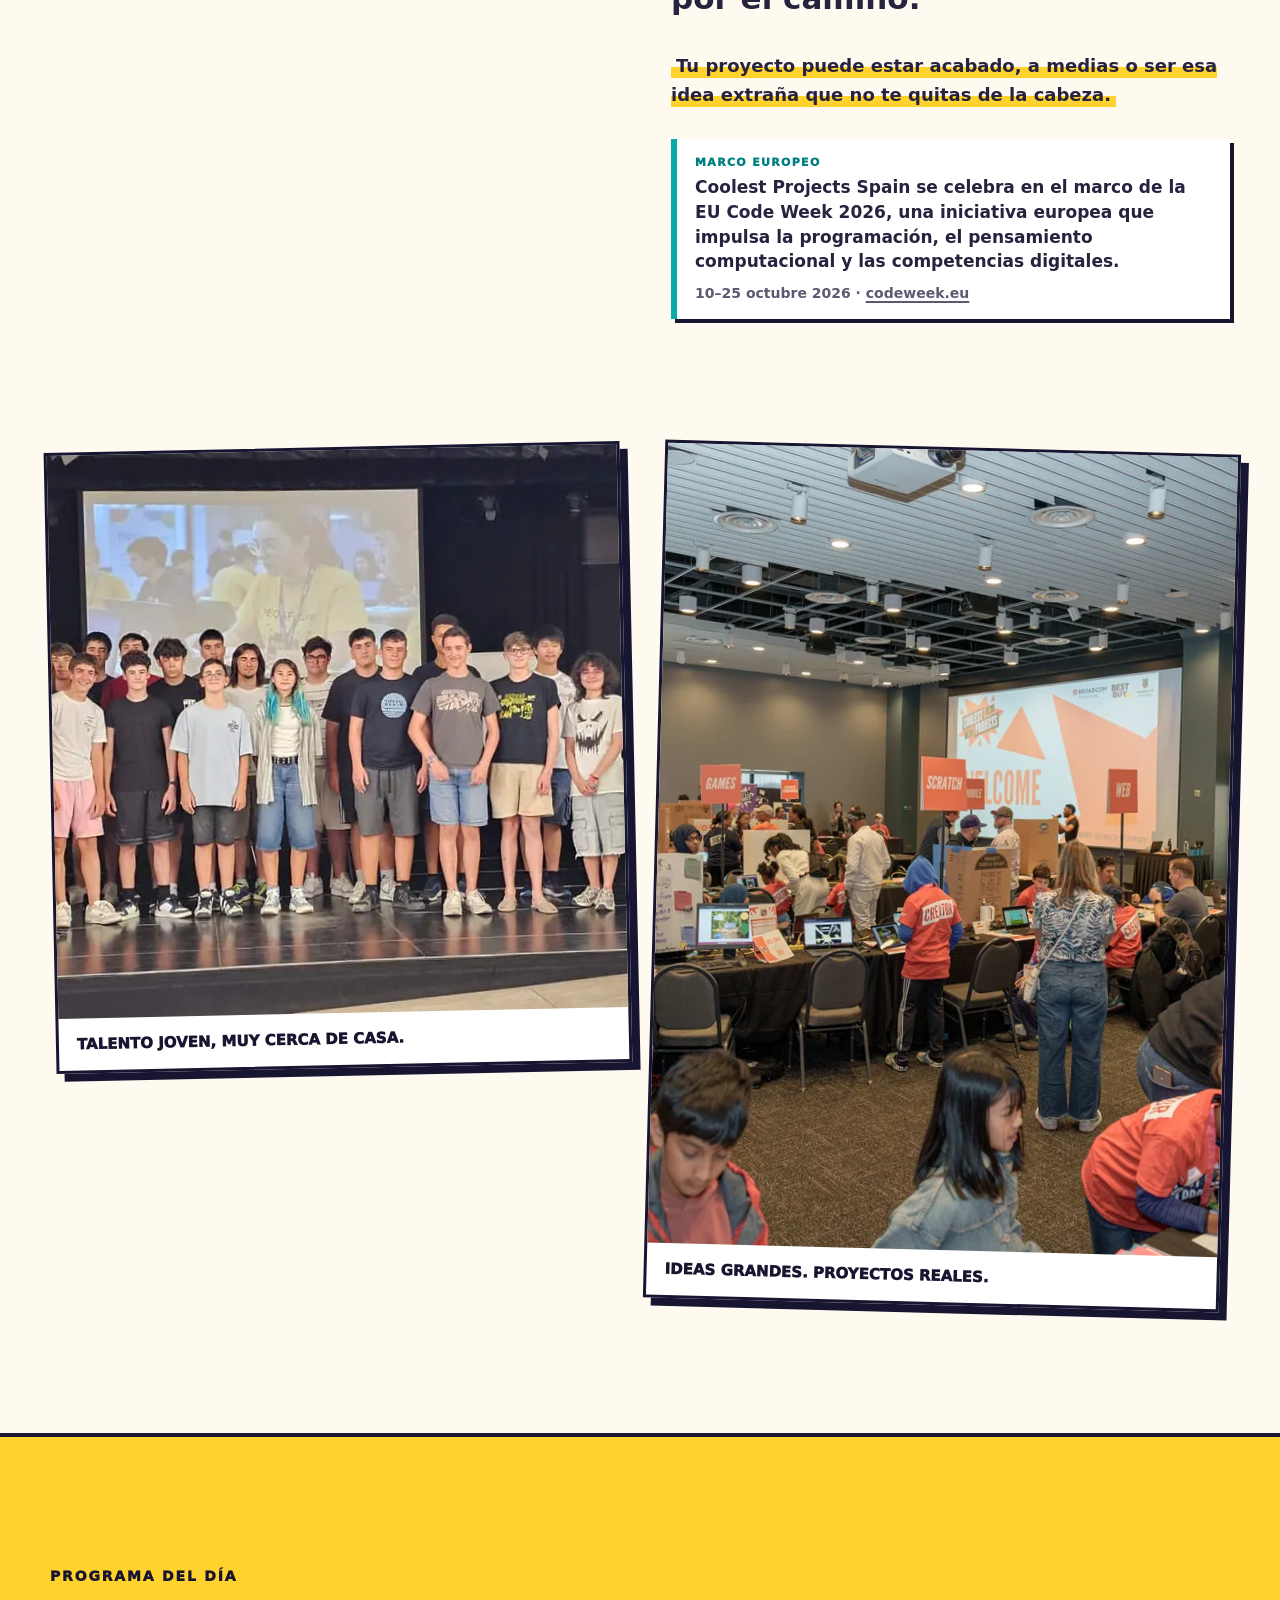
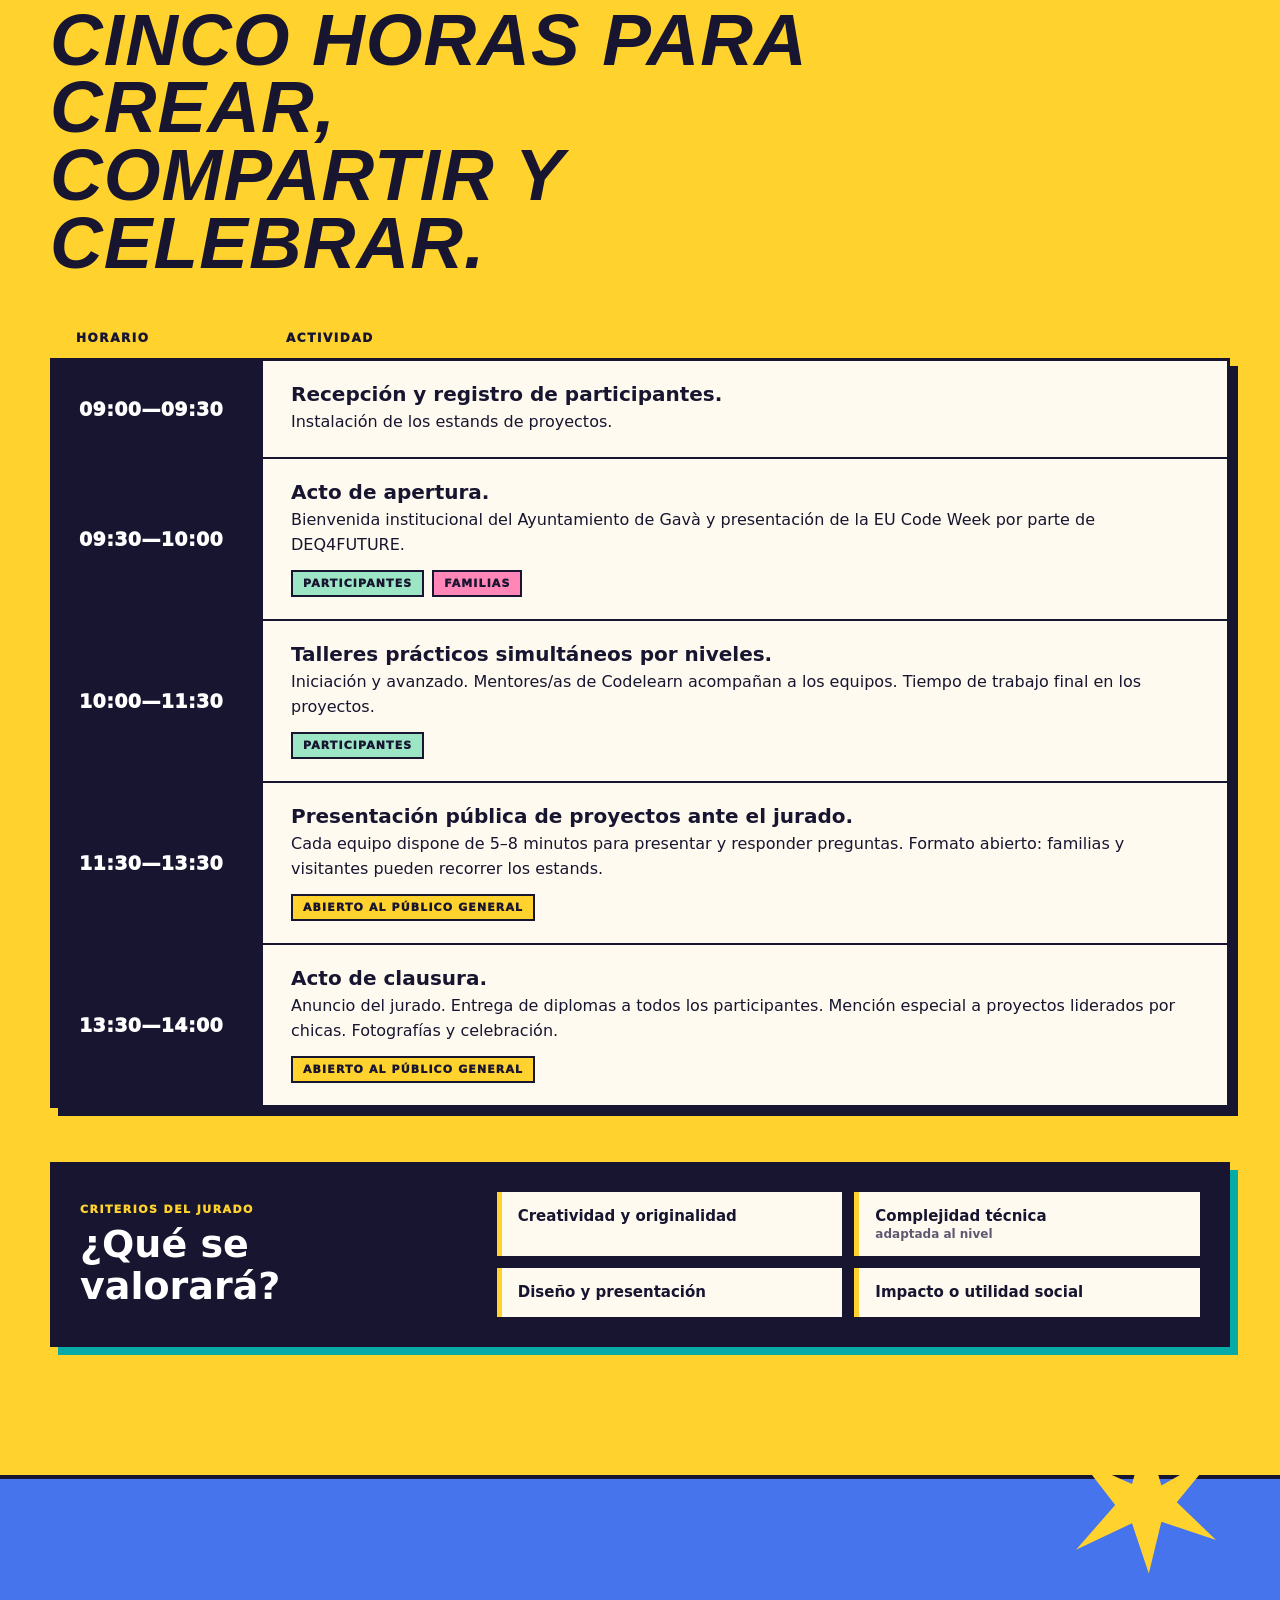
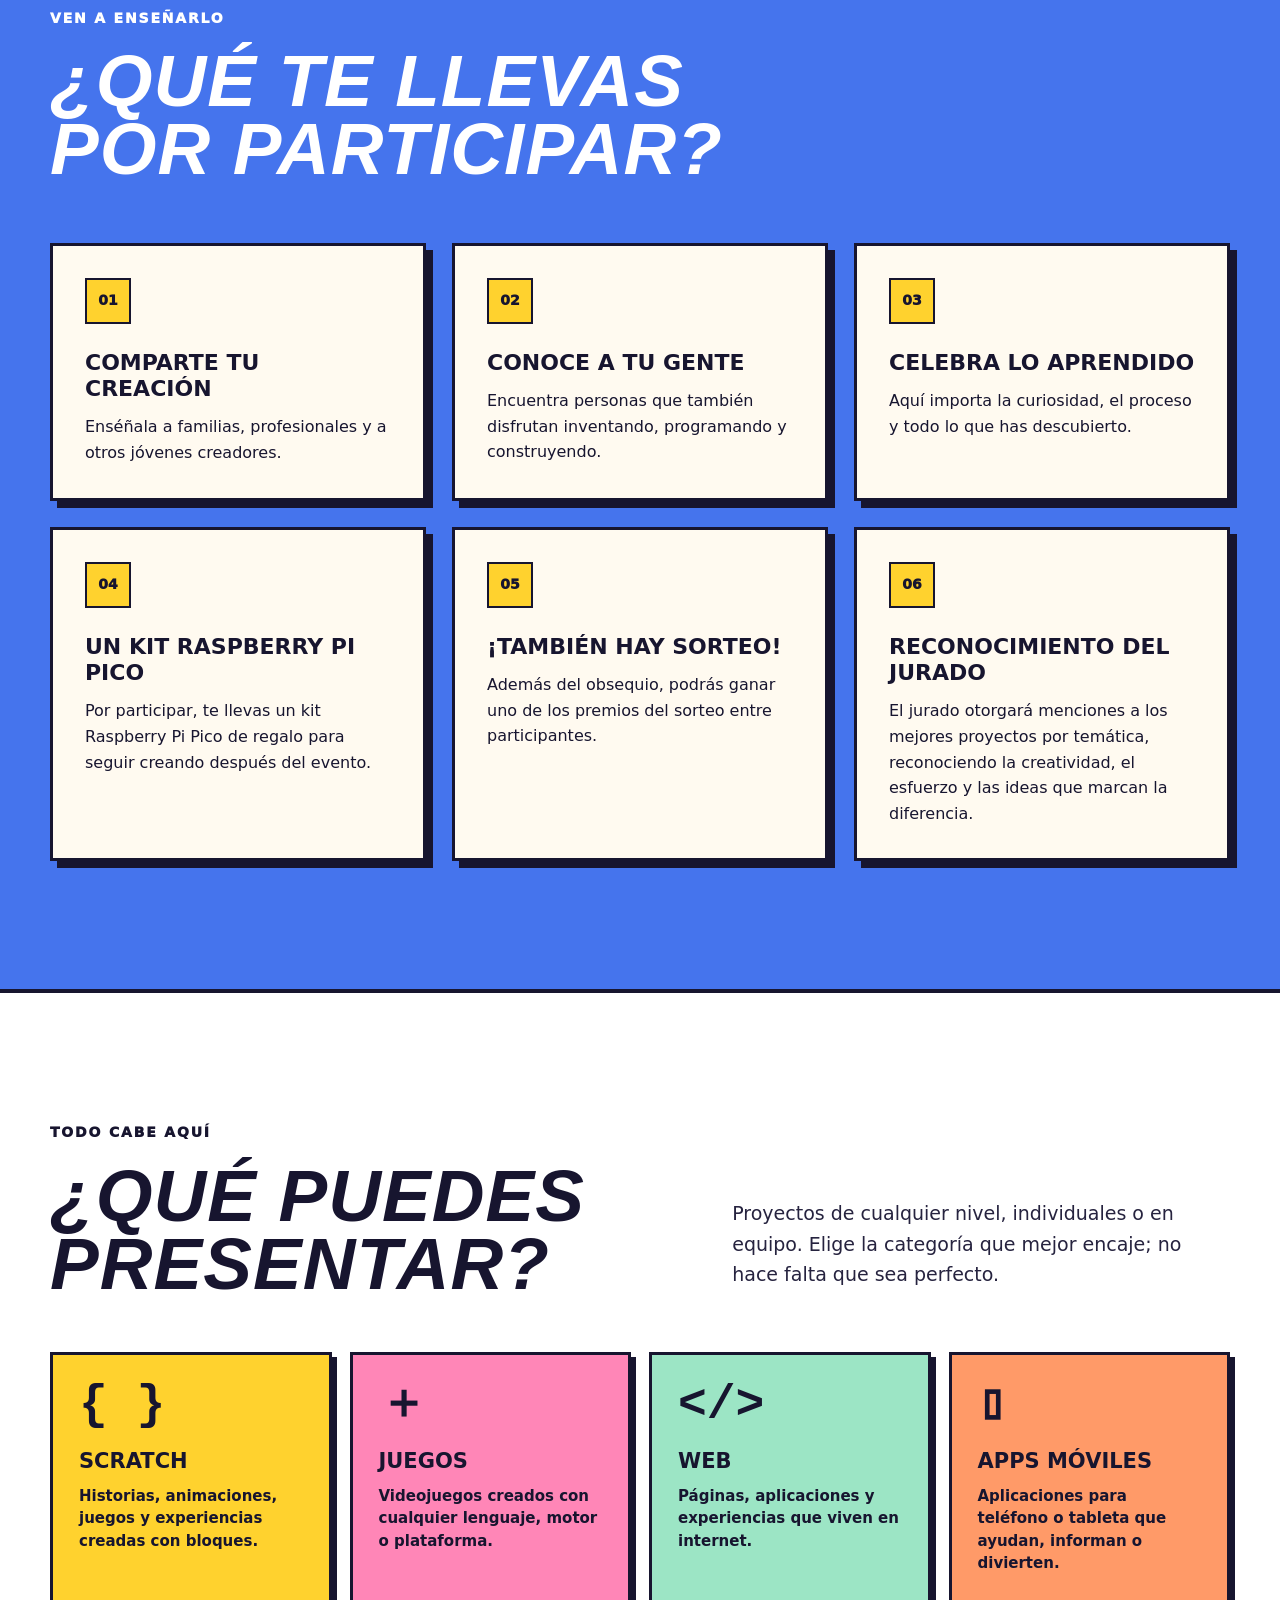
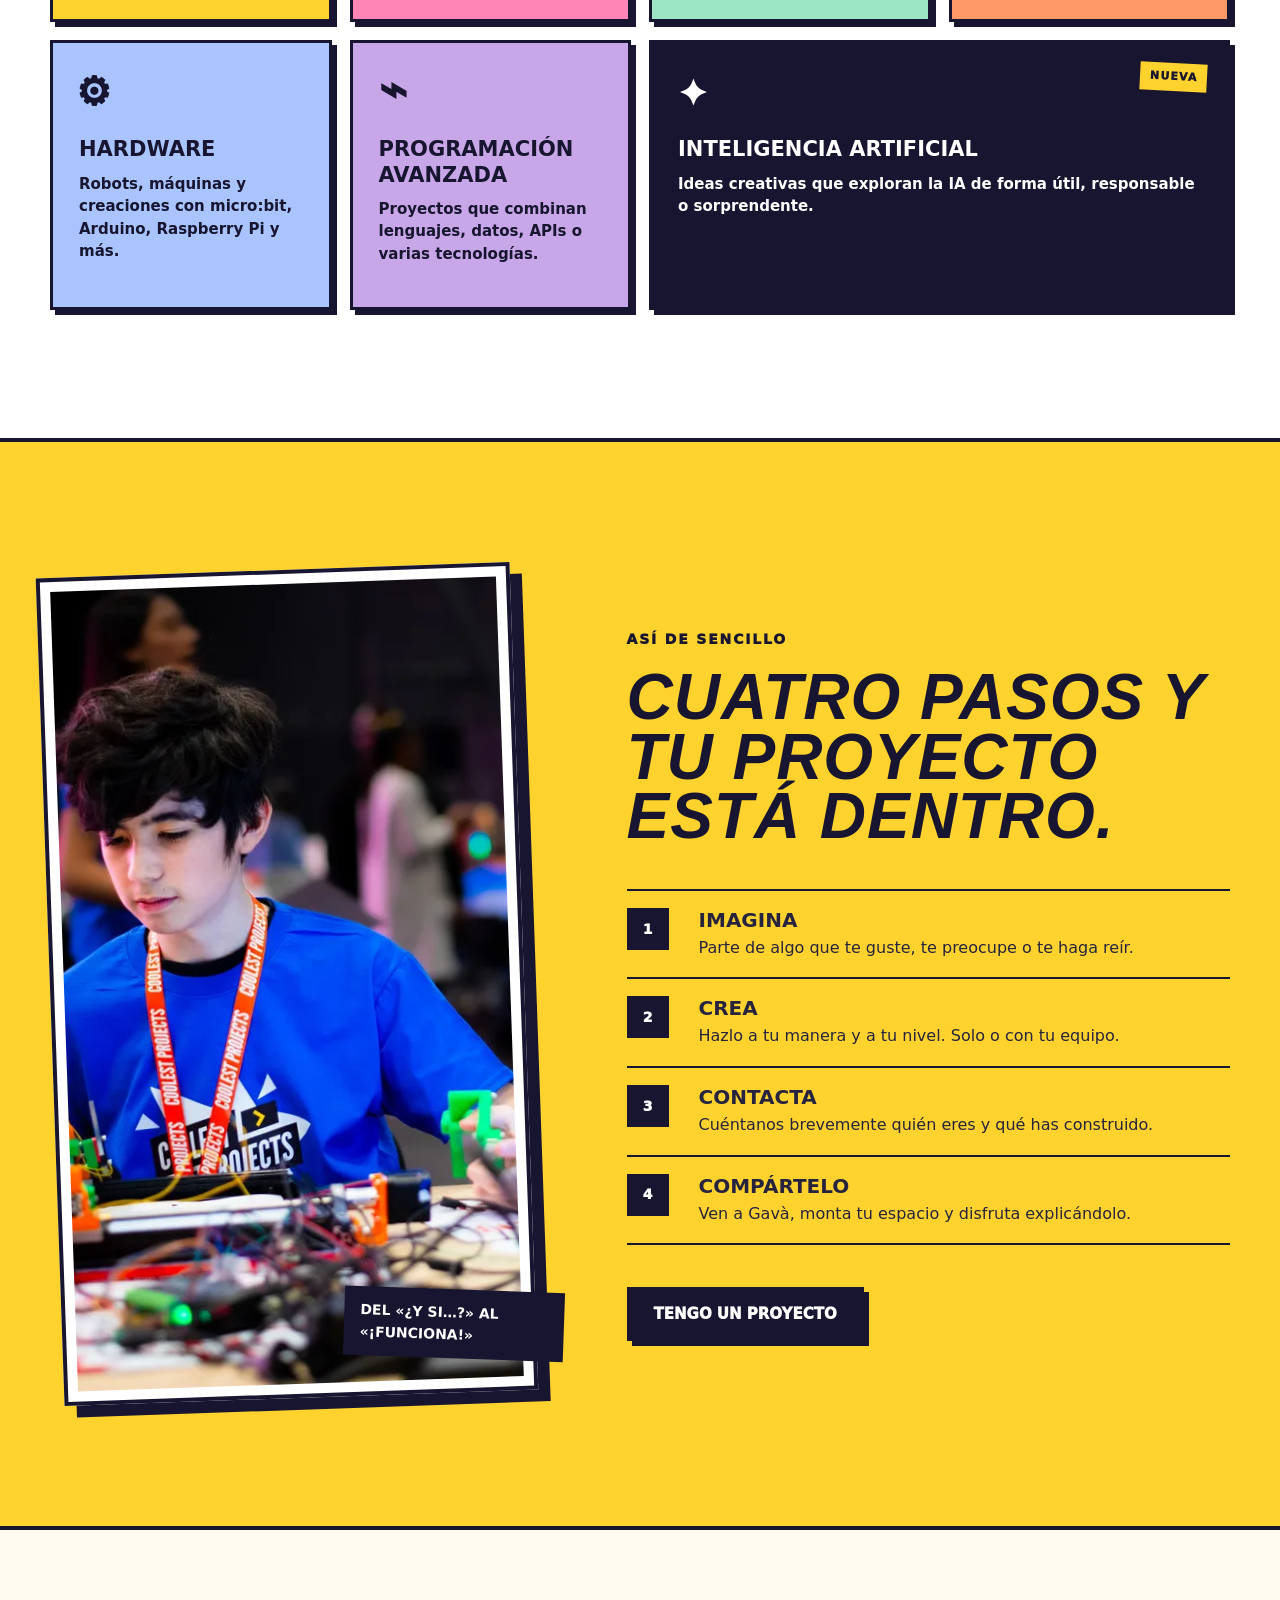
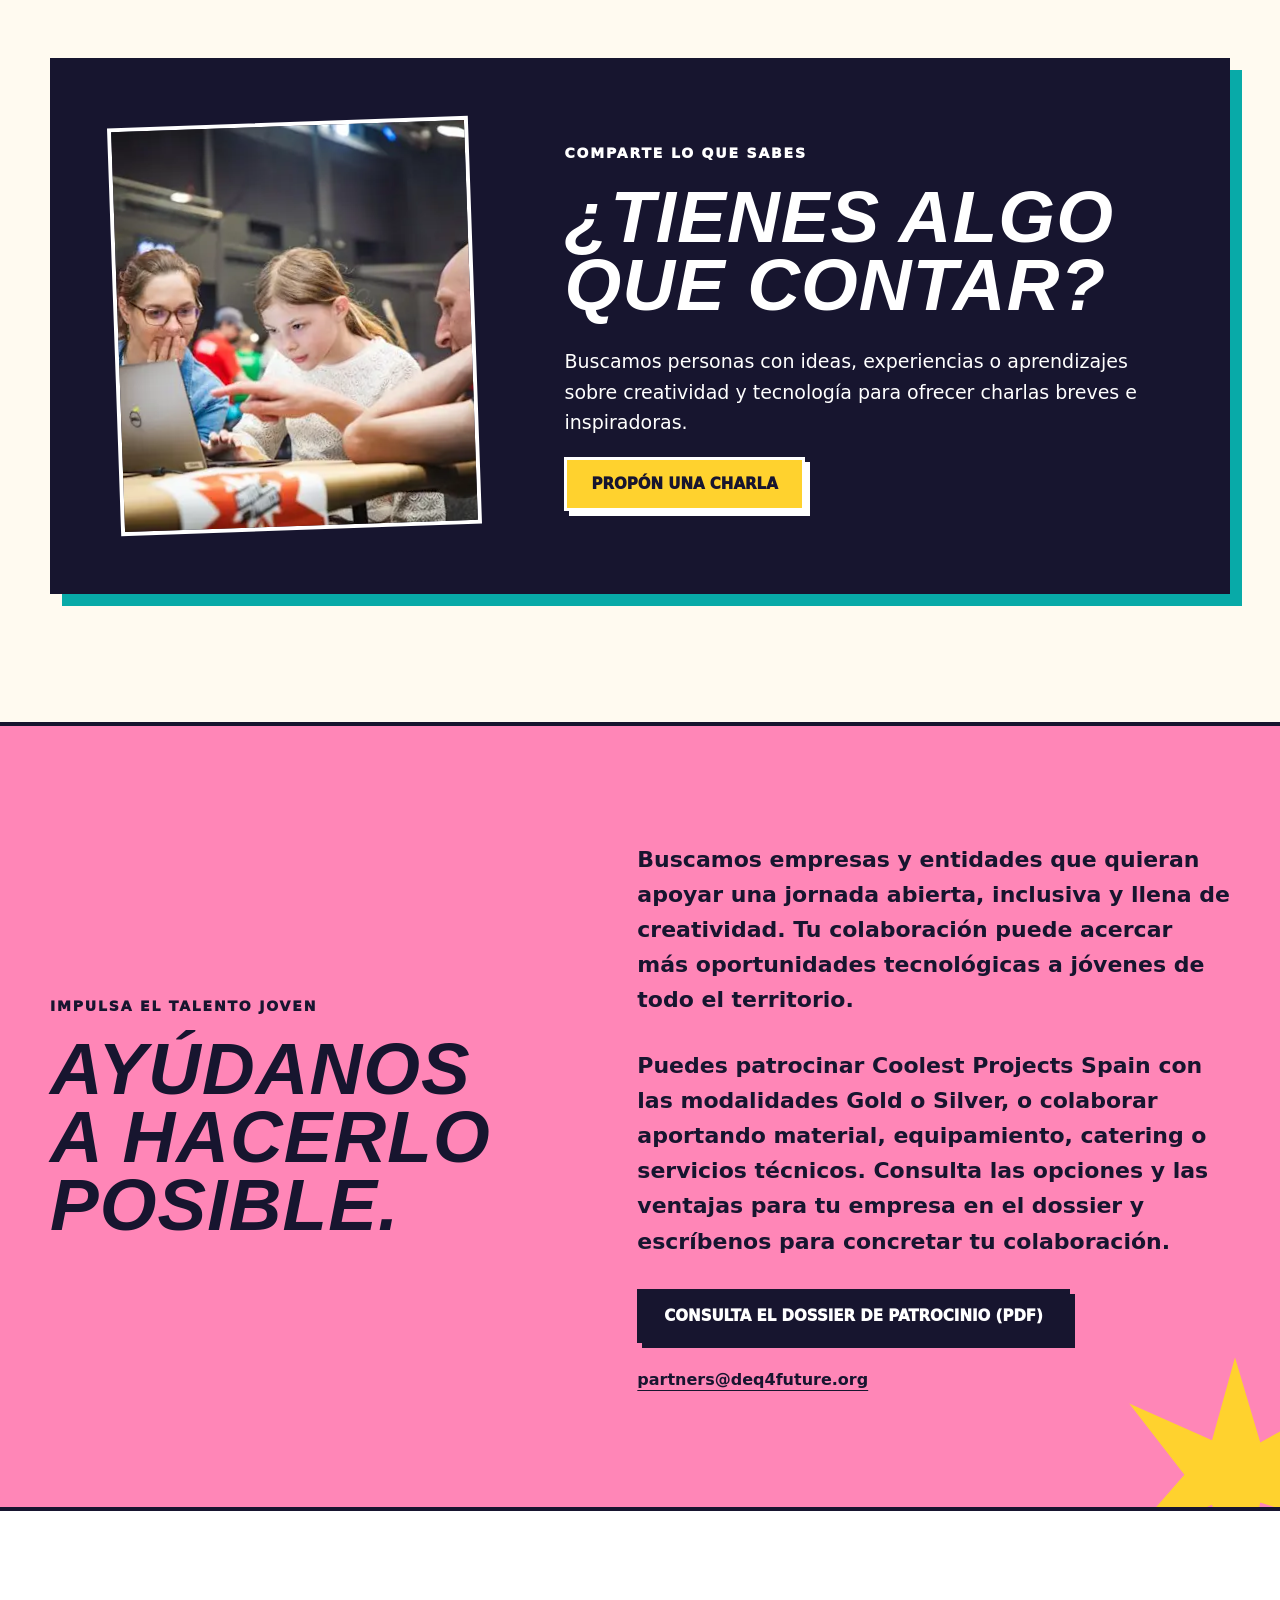
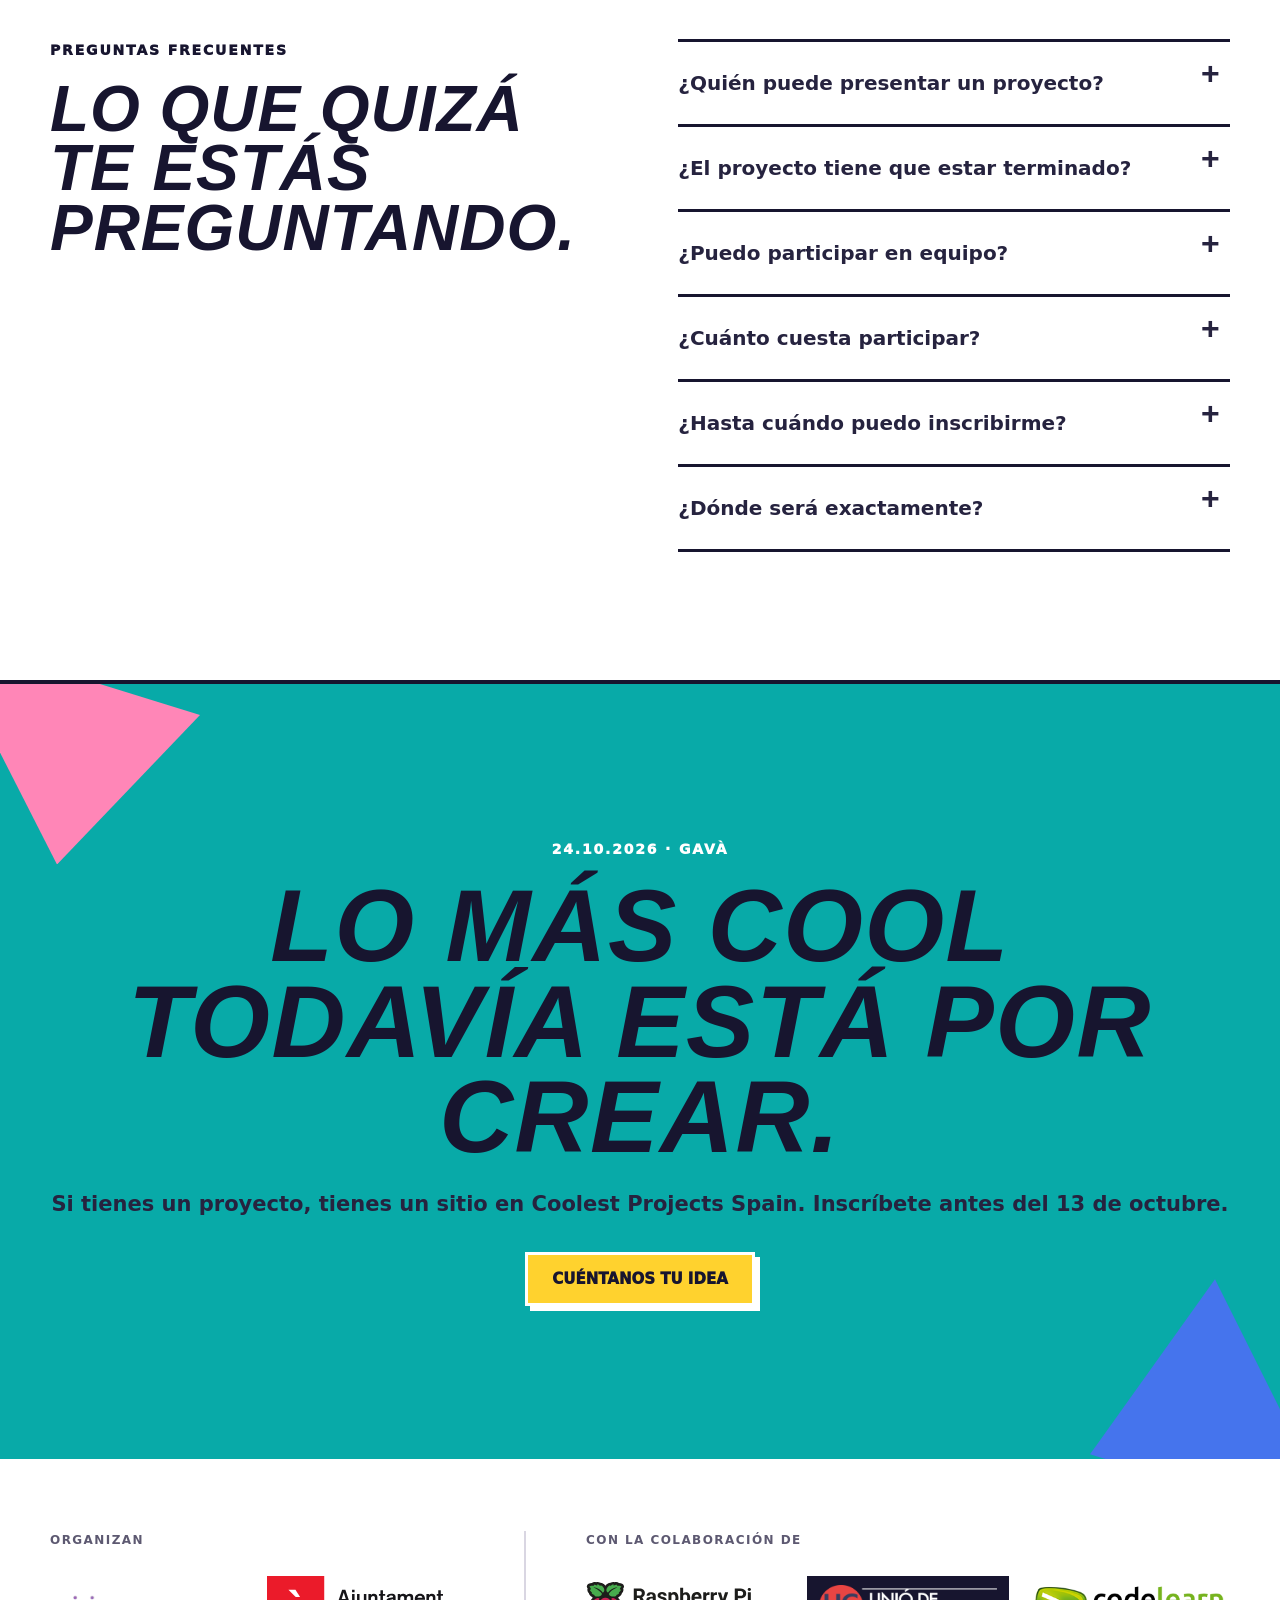
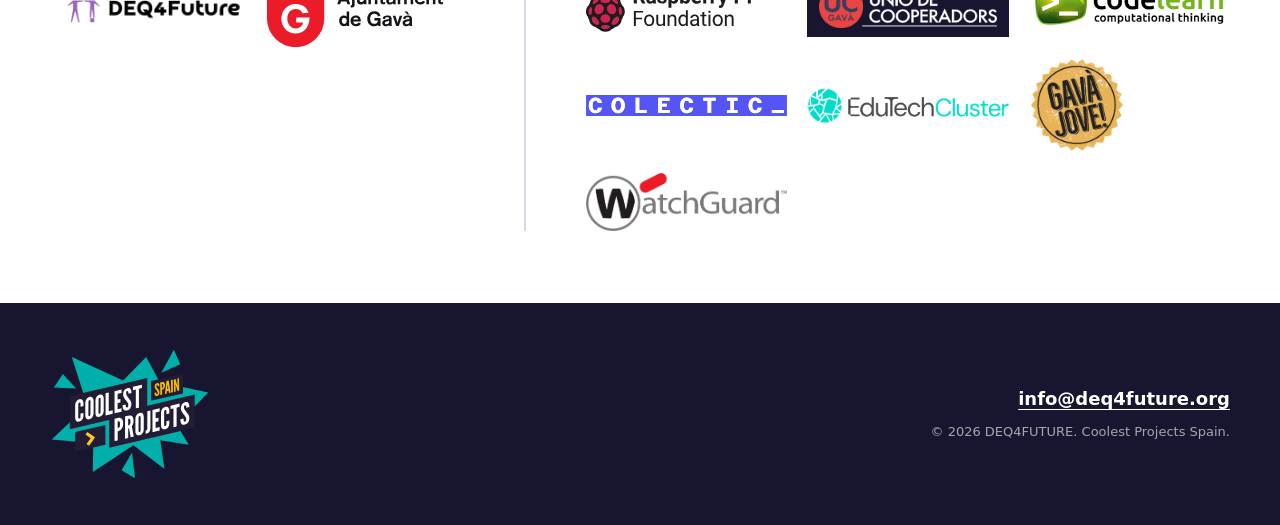
==== commit 7f6ce595: "Add watchguard as collab" ====
--- a/index.html
+++ b/index.html
@@ -627,6 +627,14 @@
                     height="240"
                   >
                 </a>
+                <a href="https://www.watchguard.com/" target="_blank">
+                  <img
+                    src="assets/logos/watchguard.png?v=20261008-1"
+                    alt="WatchGuard"
+                    width="886"
+                    height="252"
+                  >
+                </a>
               </div>
             </div>
           </div>
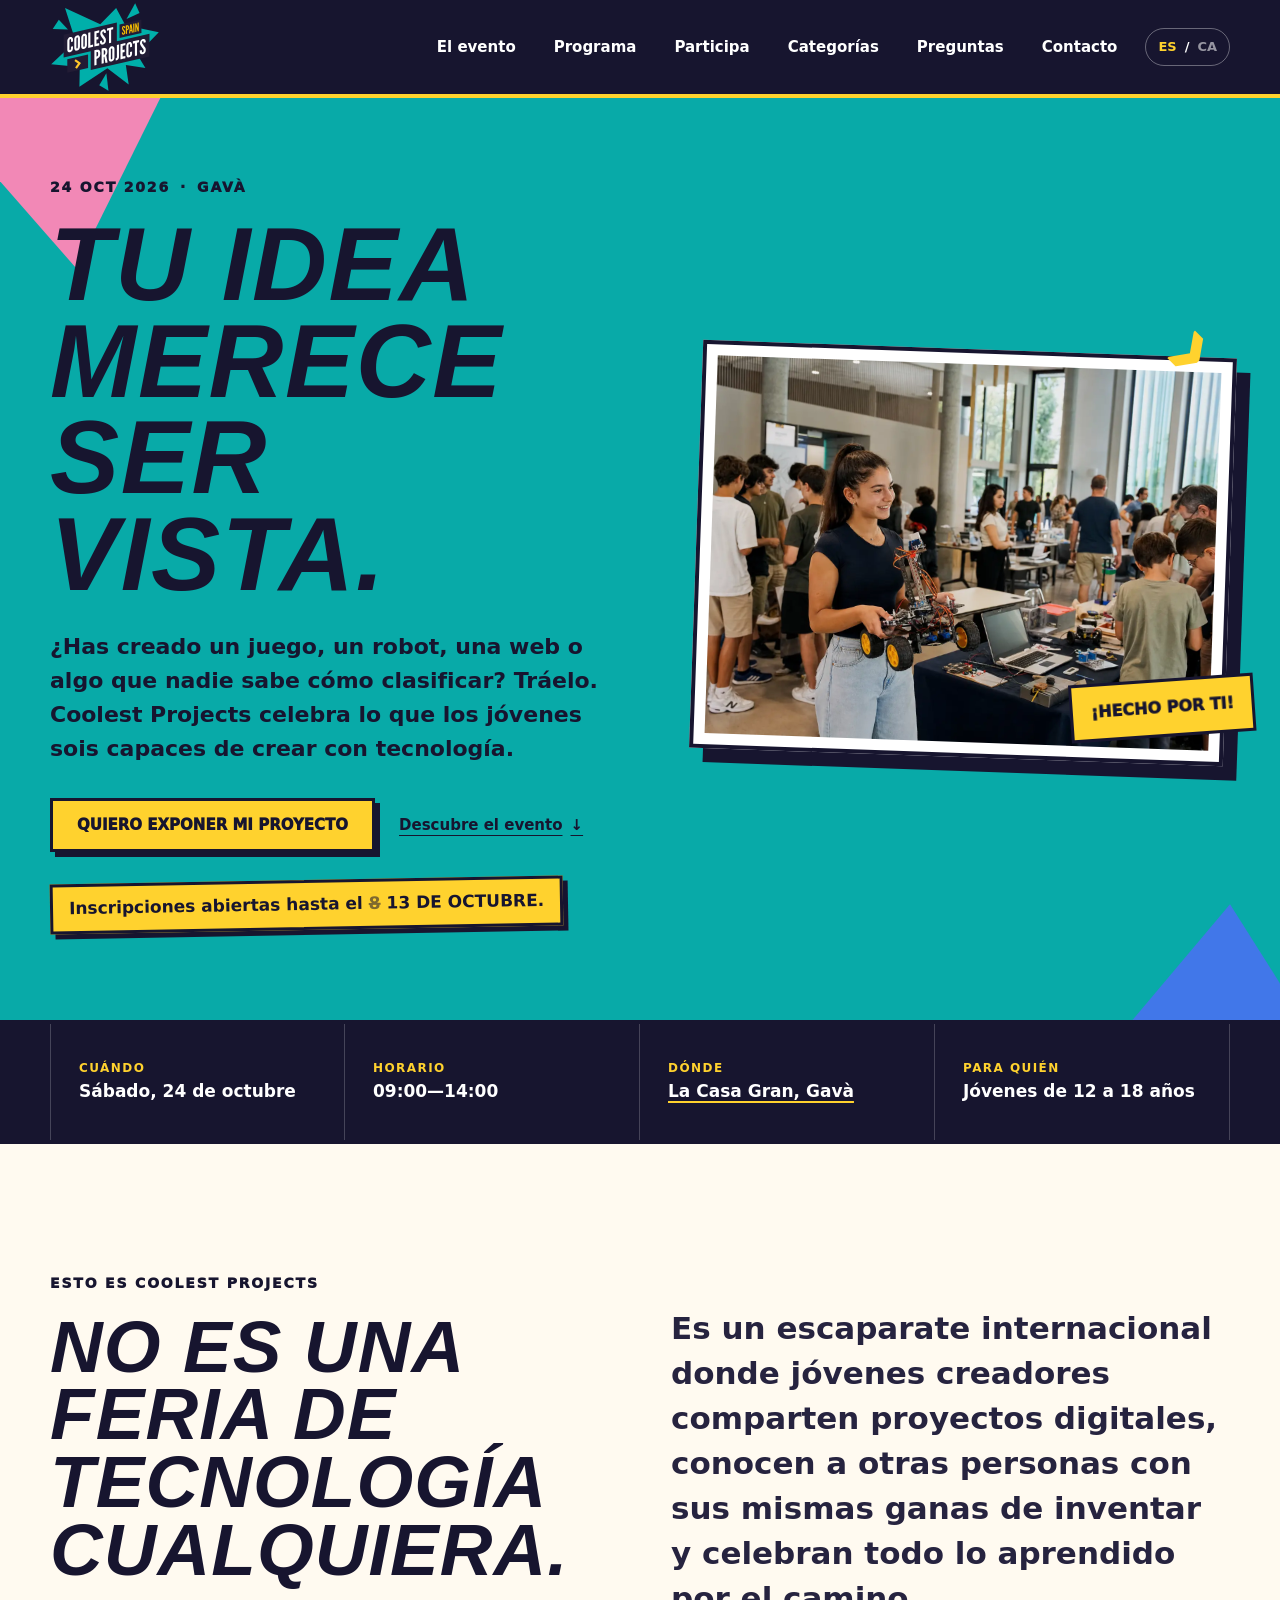
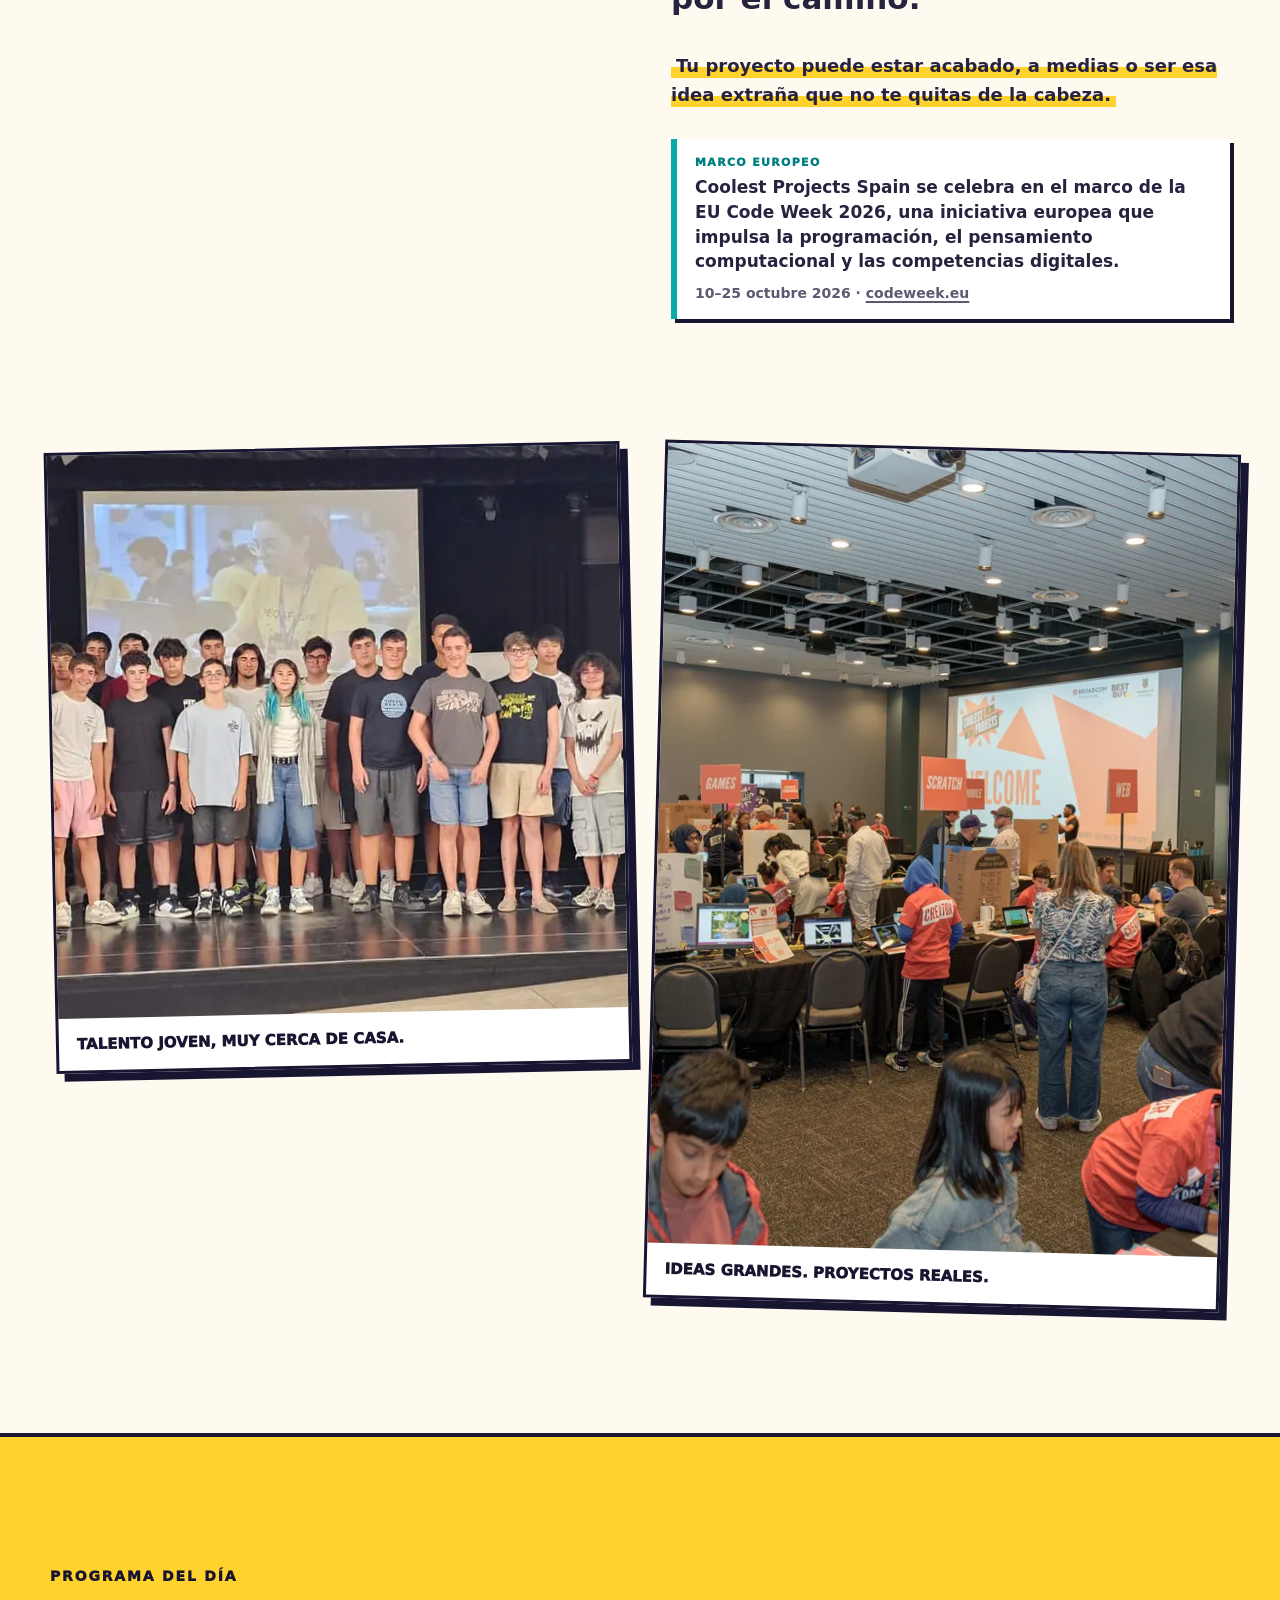
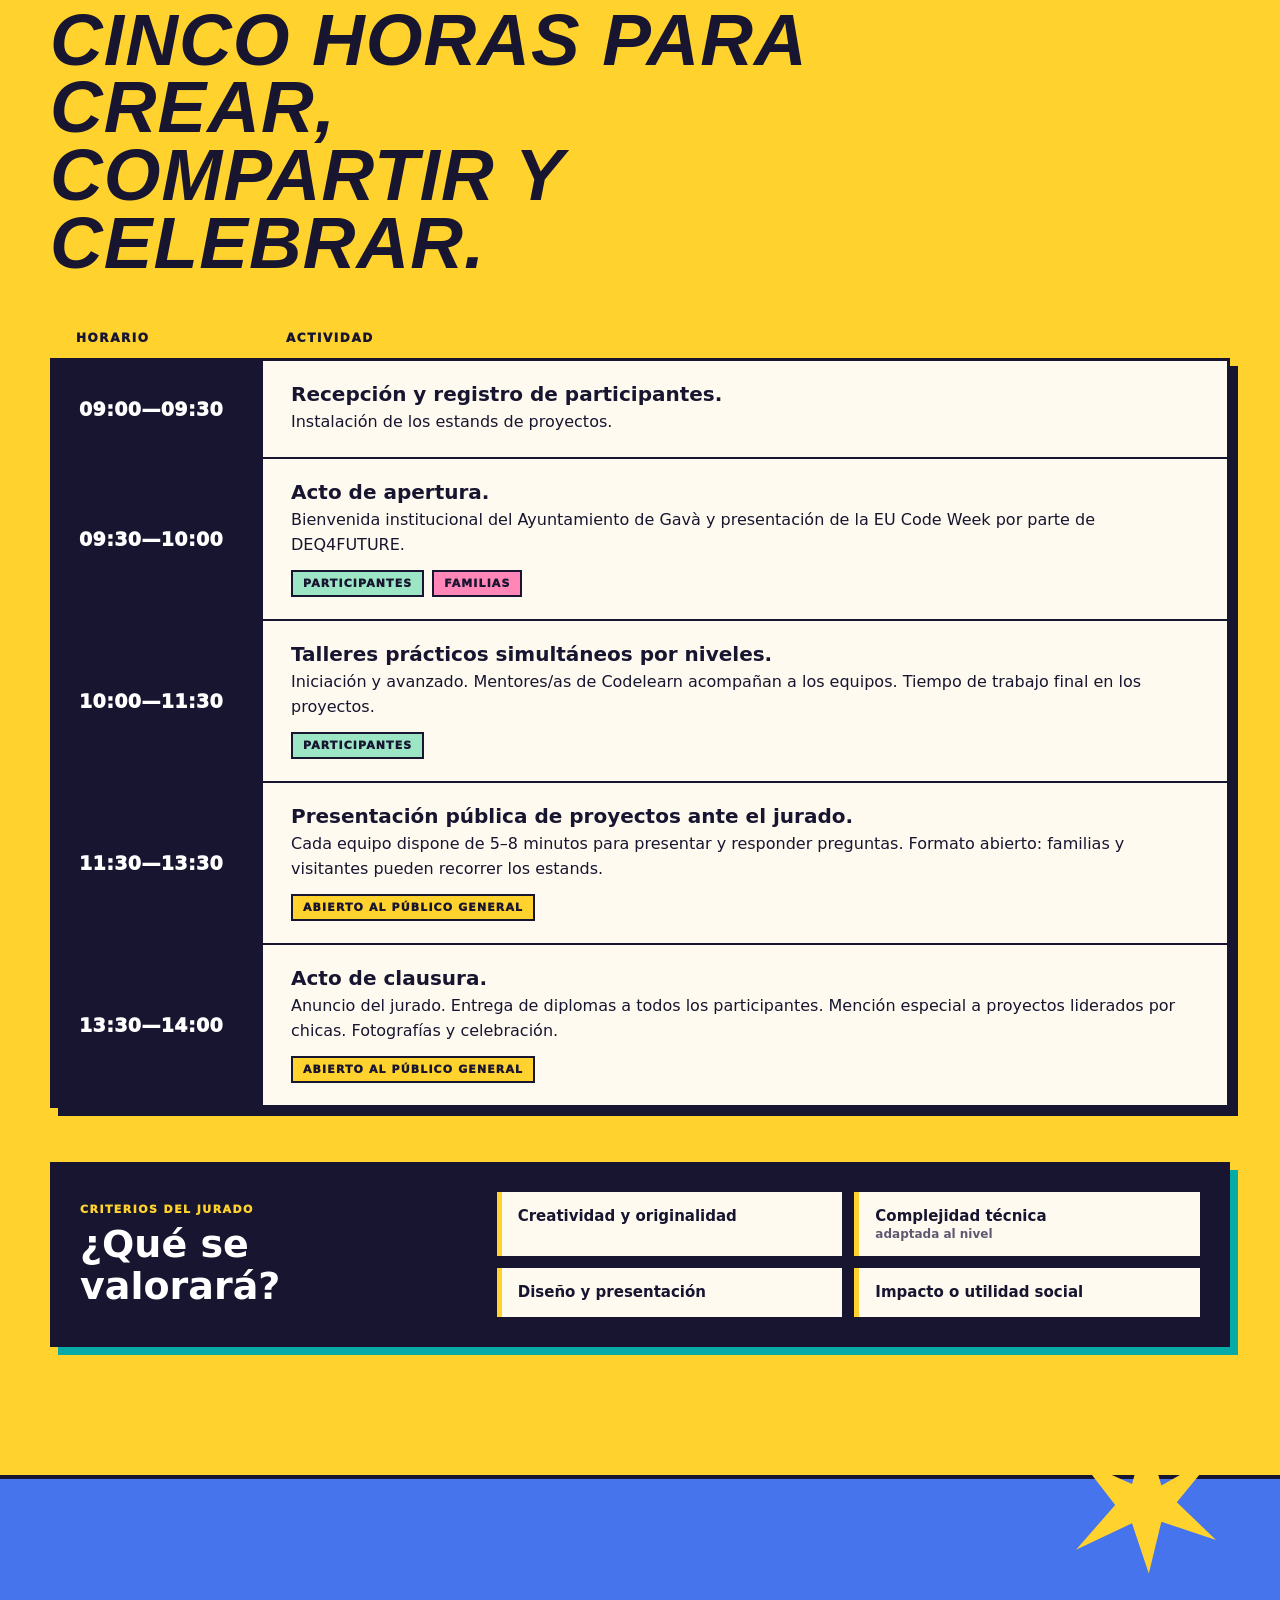
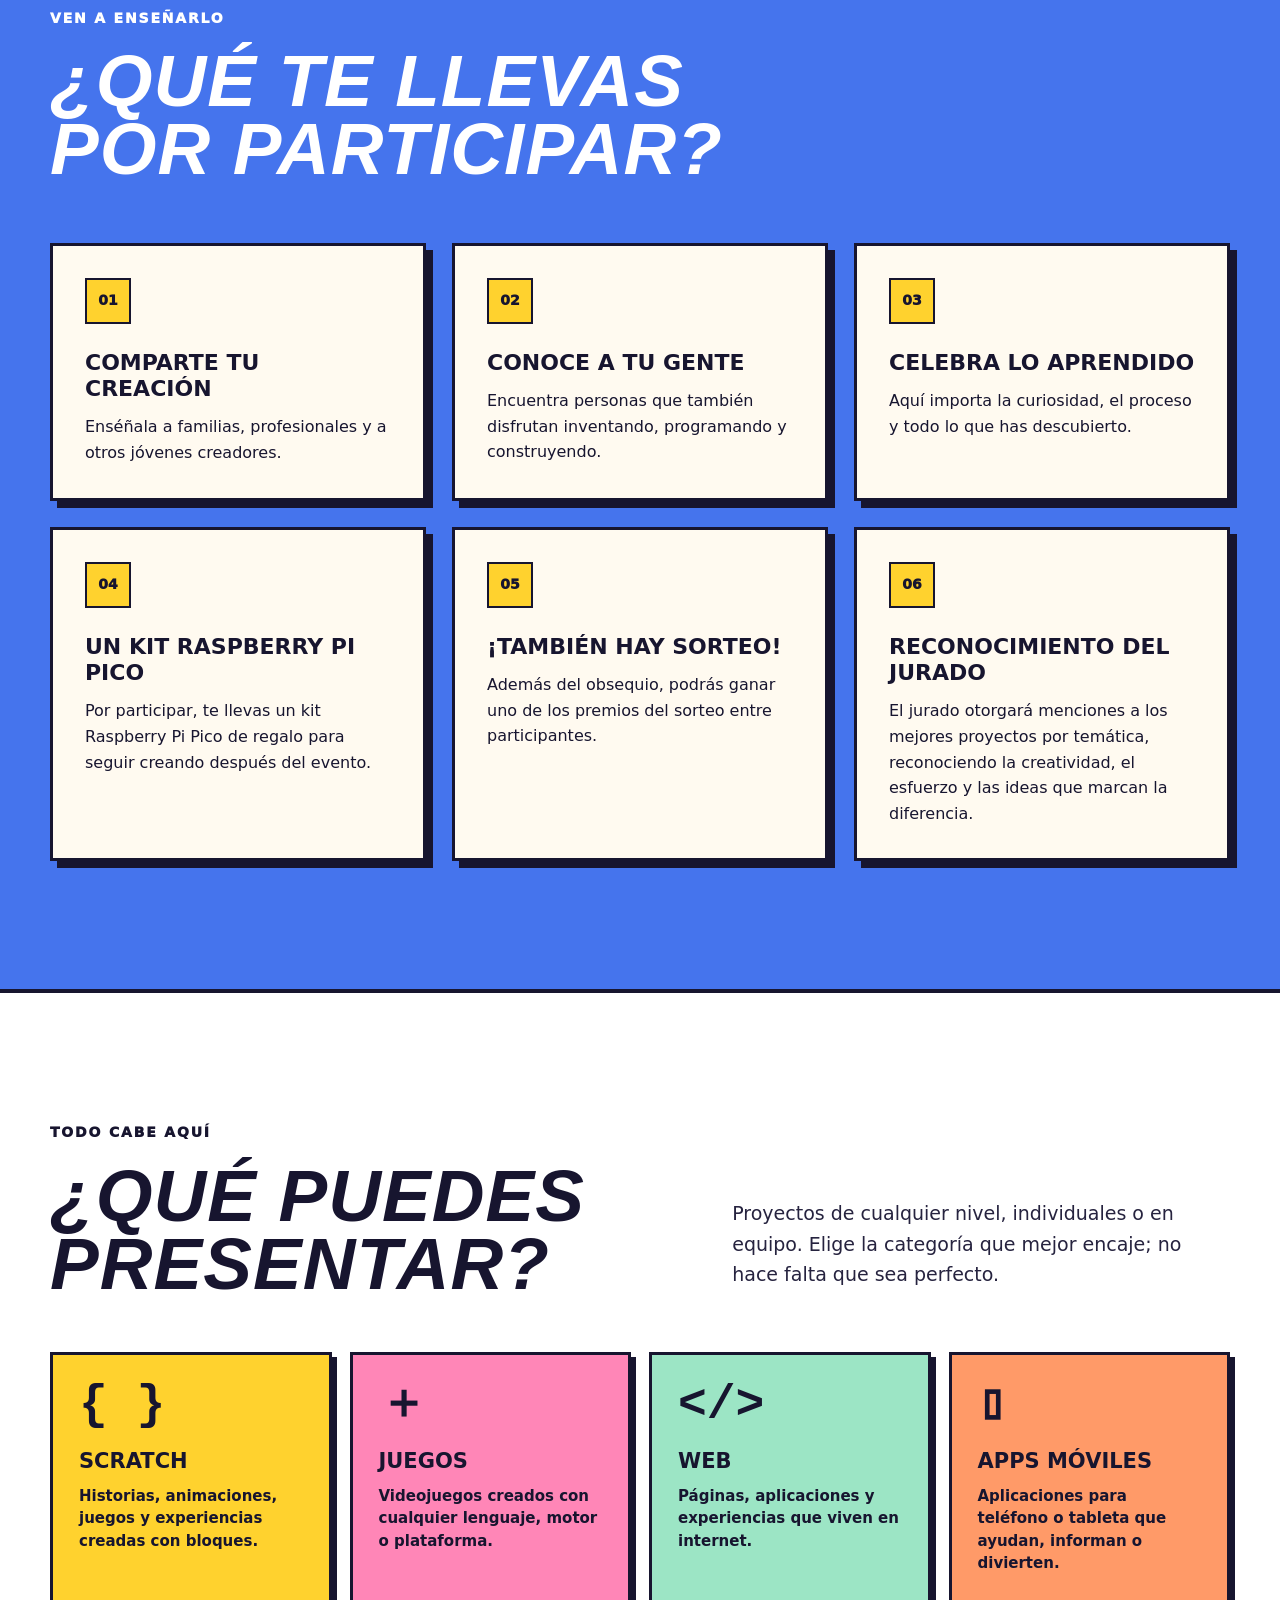
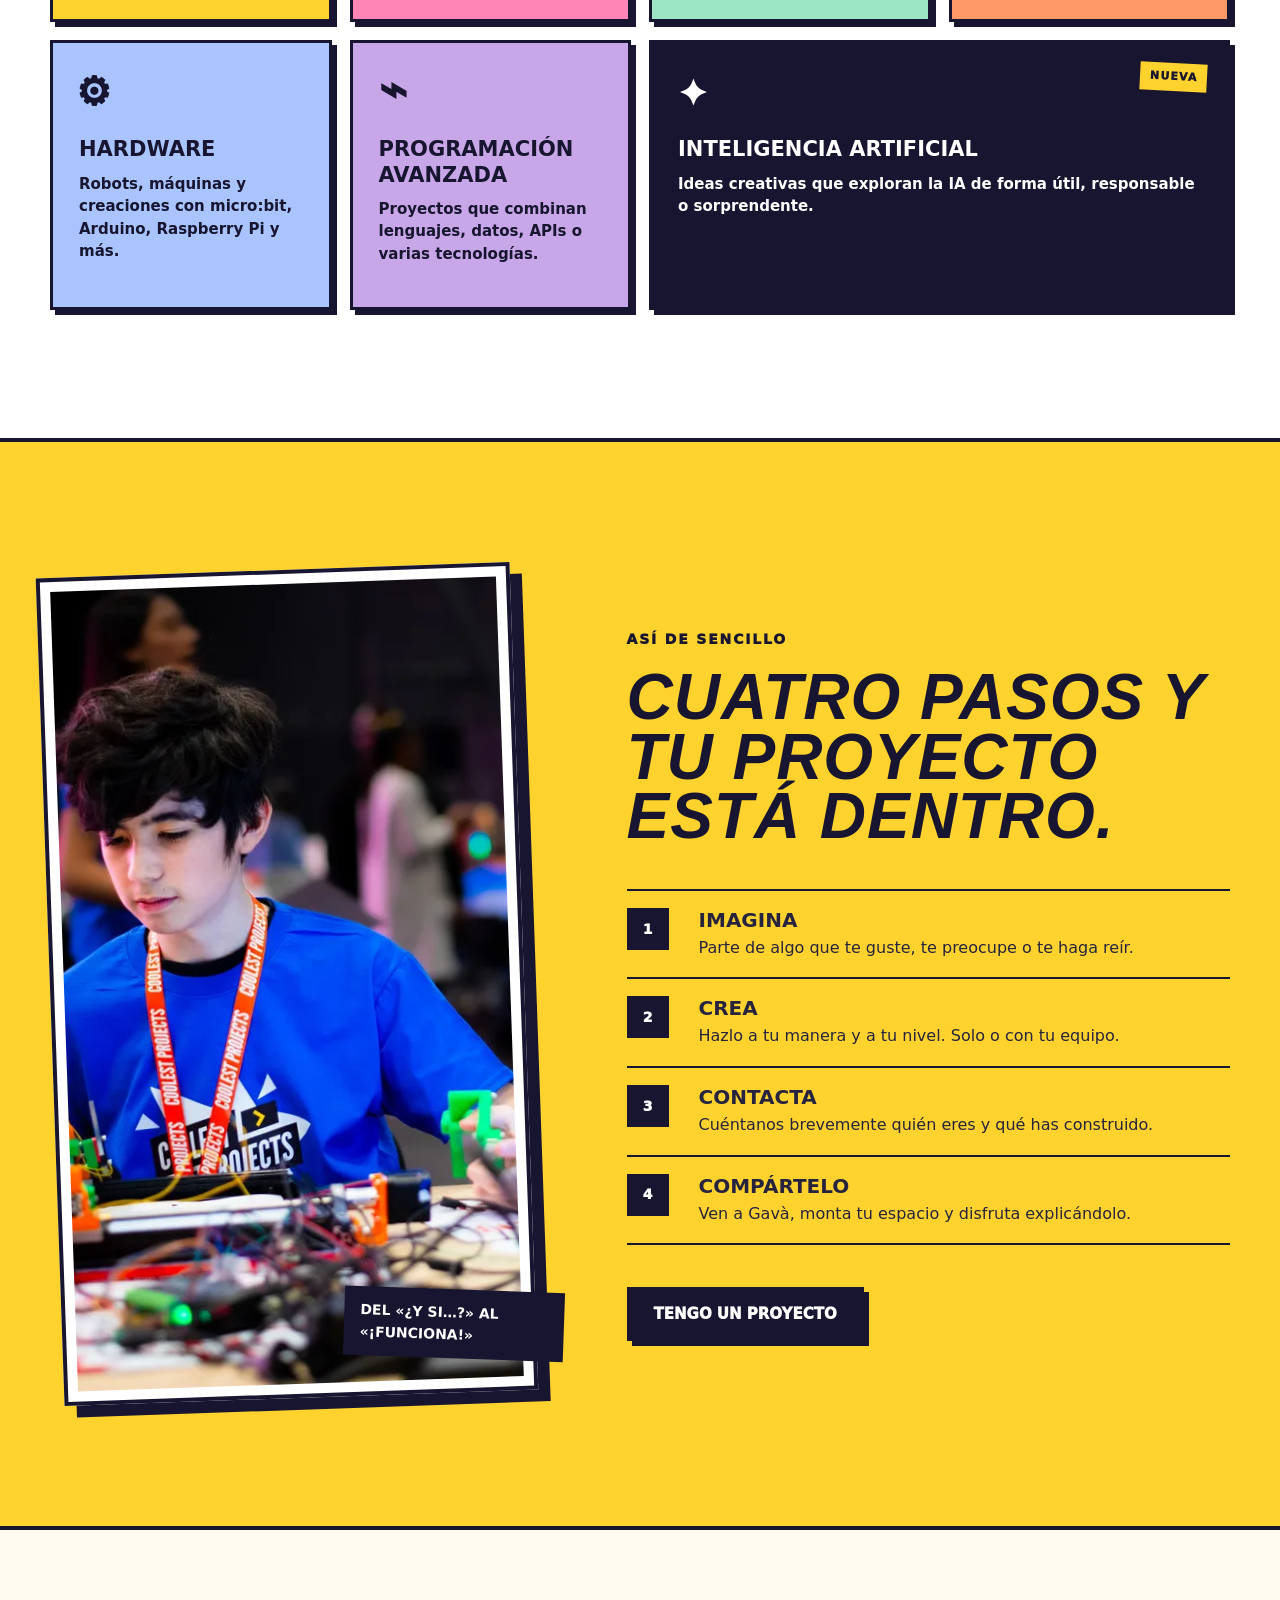
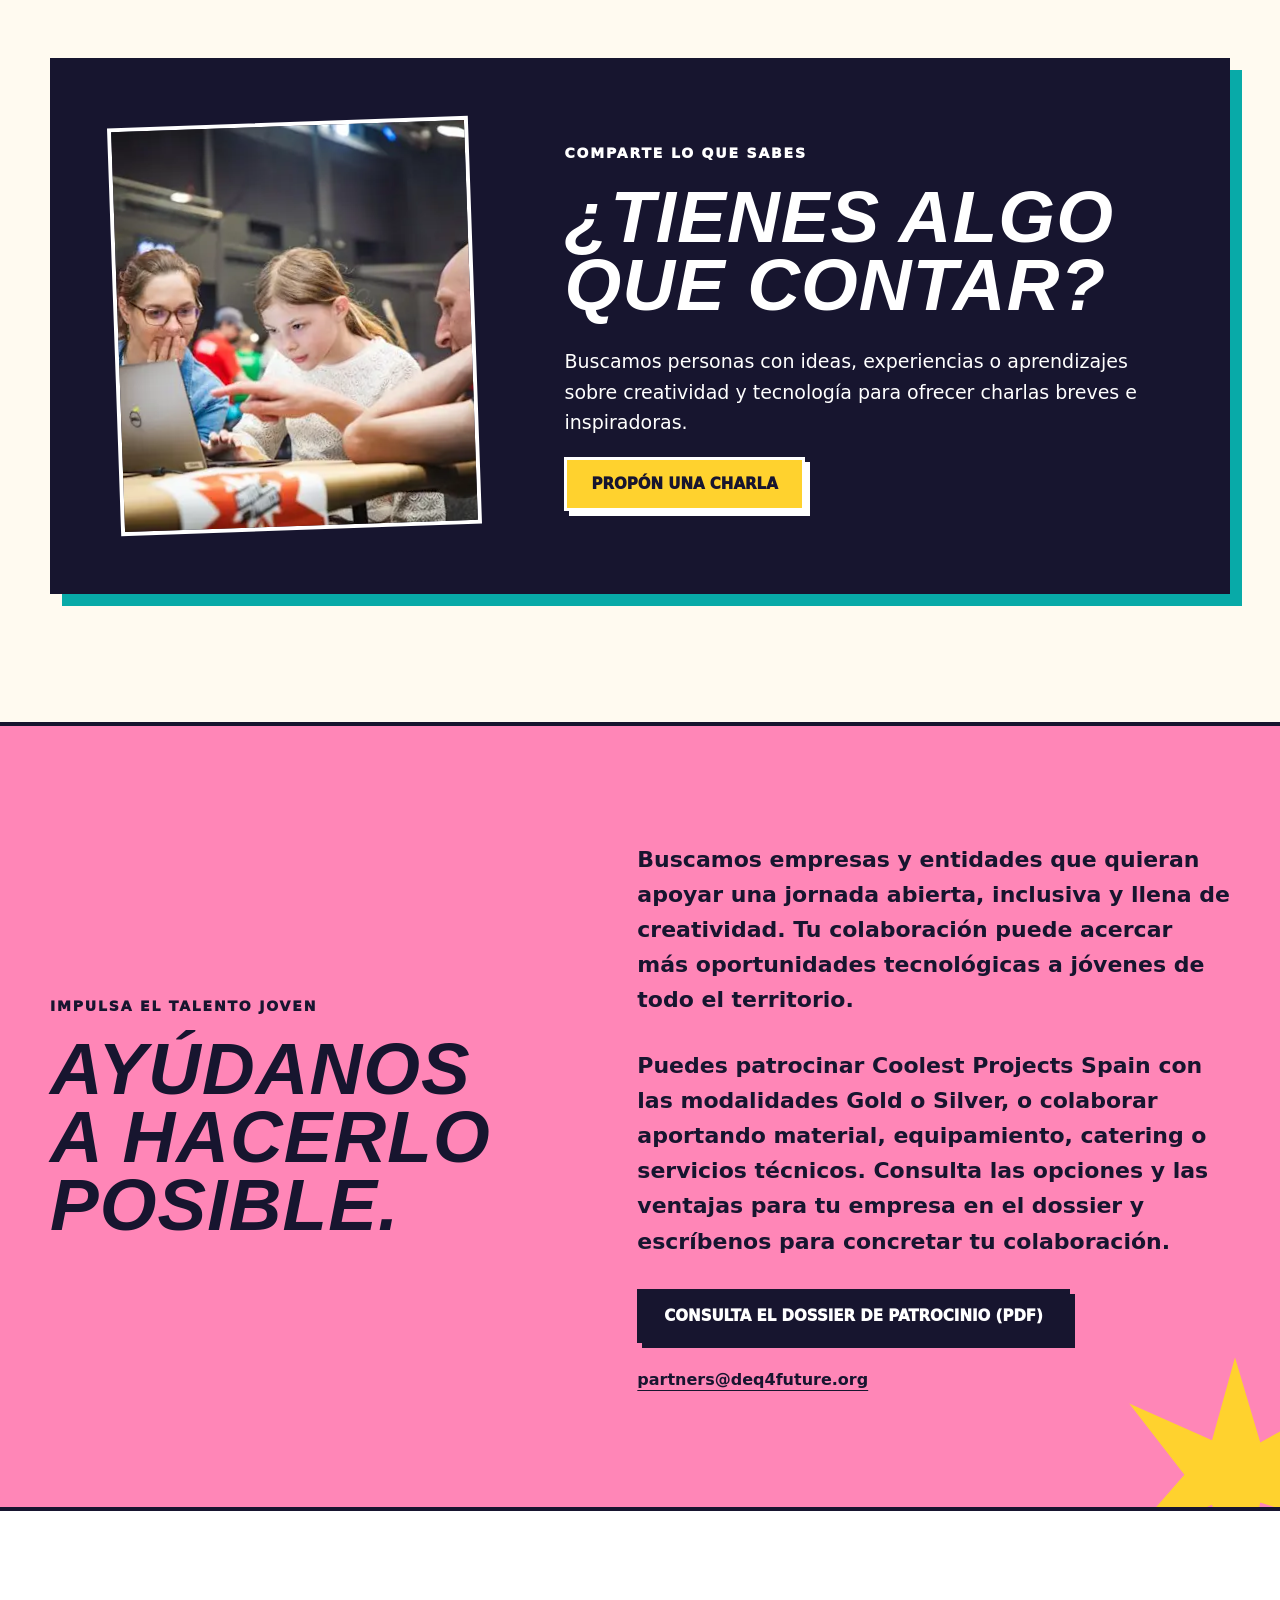
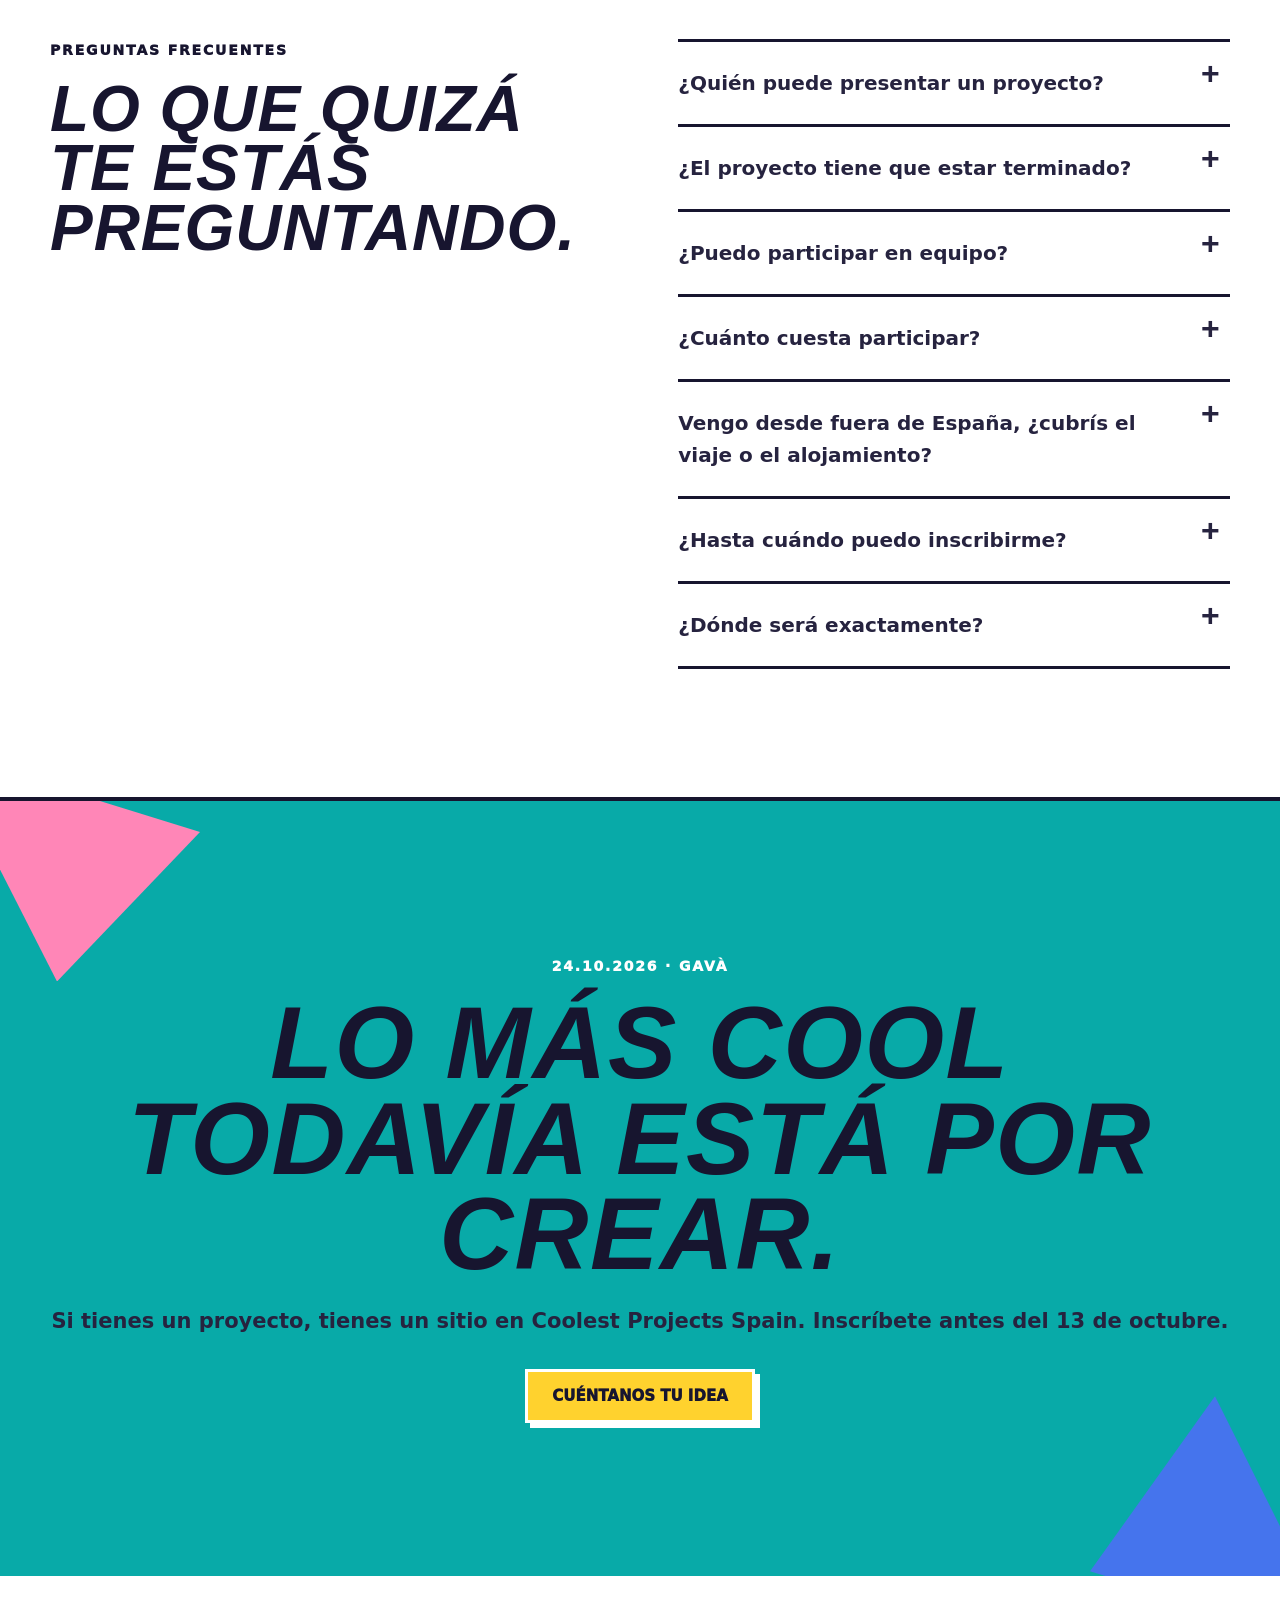
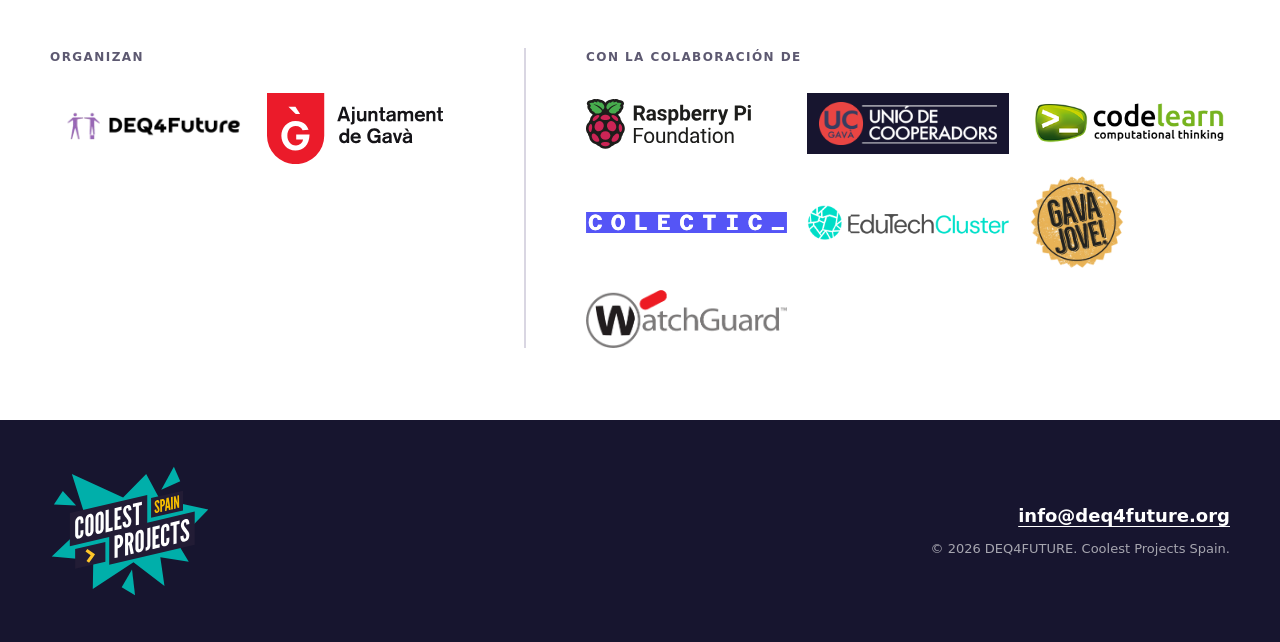
==== commit 9fbb269e: "Added faq for international visitors" ====
--- a/index.html
+++ b/index.html
@@ -36,7 +36,7 @@
     <meta property="og:url" content="https://coolestprojectsspain.org/">
     <title>Coolest Projects Spain 2026 · Gavà</title>
     <link rel="icon" href="assets/favicon.svg?v=20260830-1" type="image/svg+xml">
-    <link rel="stylesheet" href="styles.css?v=20261001-3">
+    <link rel="stylesheet" href="styles.css?v=20261008-1">
     <script type="application/ld+json">
       {
         "@context": "https://schema.org",
@@ -526,6 +526,10 @@
               <p data-i18n="faqFourAnswer">Nada. Presentar un proyecto y asistir al evento es gratuito.</p>
             </details>
             <details>
+              <summary data-i18n="faqInternationalQuestion">Vengo desde fuera de España, ¿cubrís el viaje o el alojamiento?</summary>
+              <p data-i18n="faqInternationalAnswer">¡Nos hace muchísima ilusión que vengáis desde otros países! Eso sí, somos un evento gratuito y sin ánimo de lucro, y no disponemos de medios para cubrir el transporte ni la estancia. Si os inscribís, tened en cuenta que estos gastos corren de vuestra cuenta. <span lang="en">We’re delighted to welcome international participants, but we can’t cover travel or accommodation costs, so please plan for them.</span></p>
+            </details>
+            <details>
               <summary data-i18n="faqDeadlineQuestion">¿Hasta cuándo puedo inscribirme?</summary>
               <p data-i18n="faqDeadlineAnswer">Hasta el 13 de octubre de 2026. A partir de esa fecha cerramos las inscripciones para preparar los espacios de cada proyecto.</p>
             </details>
